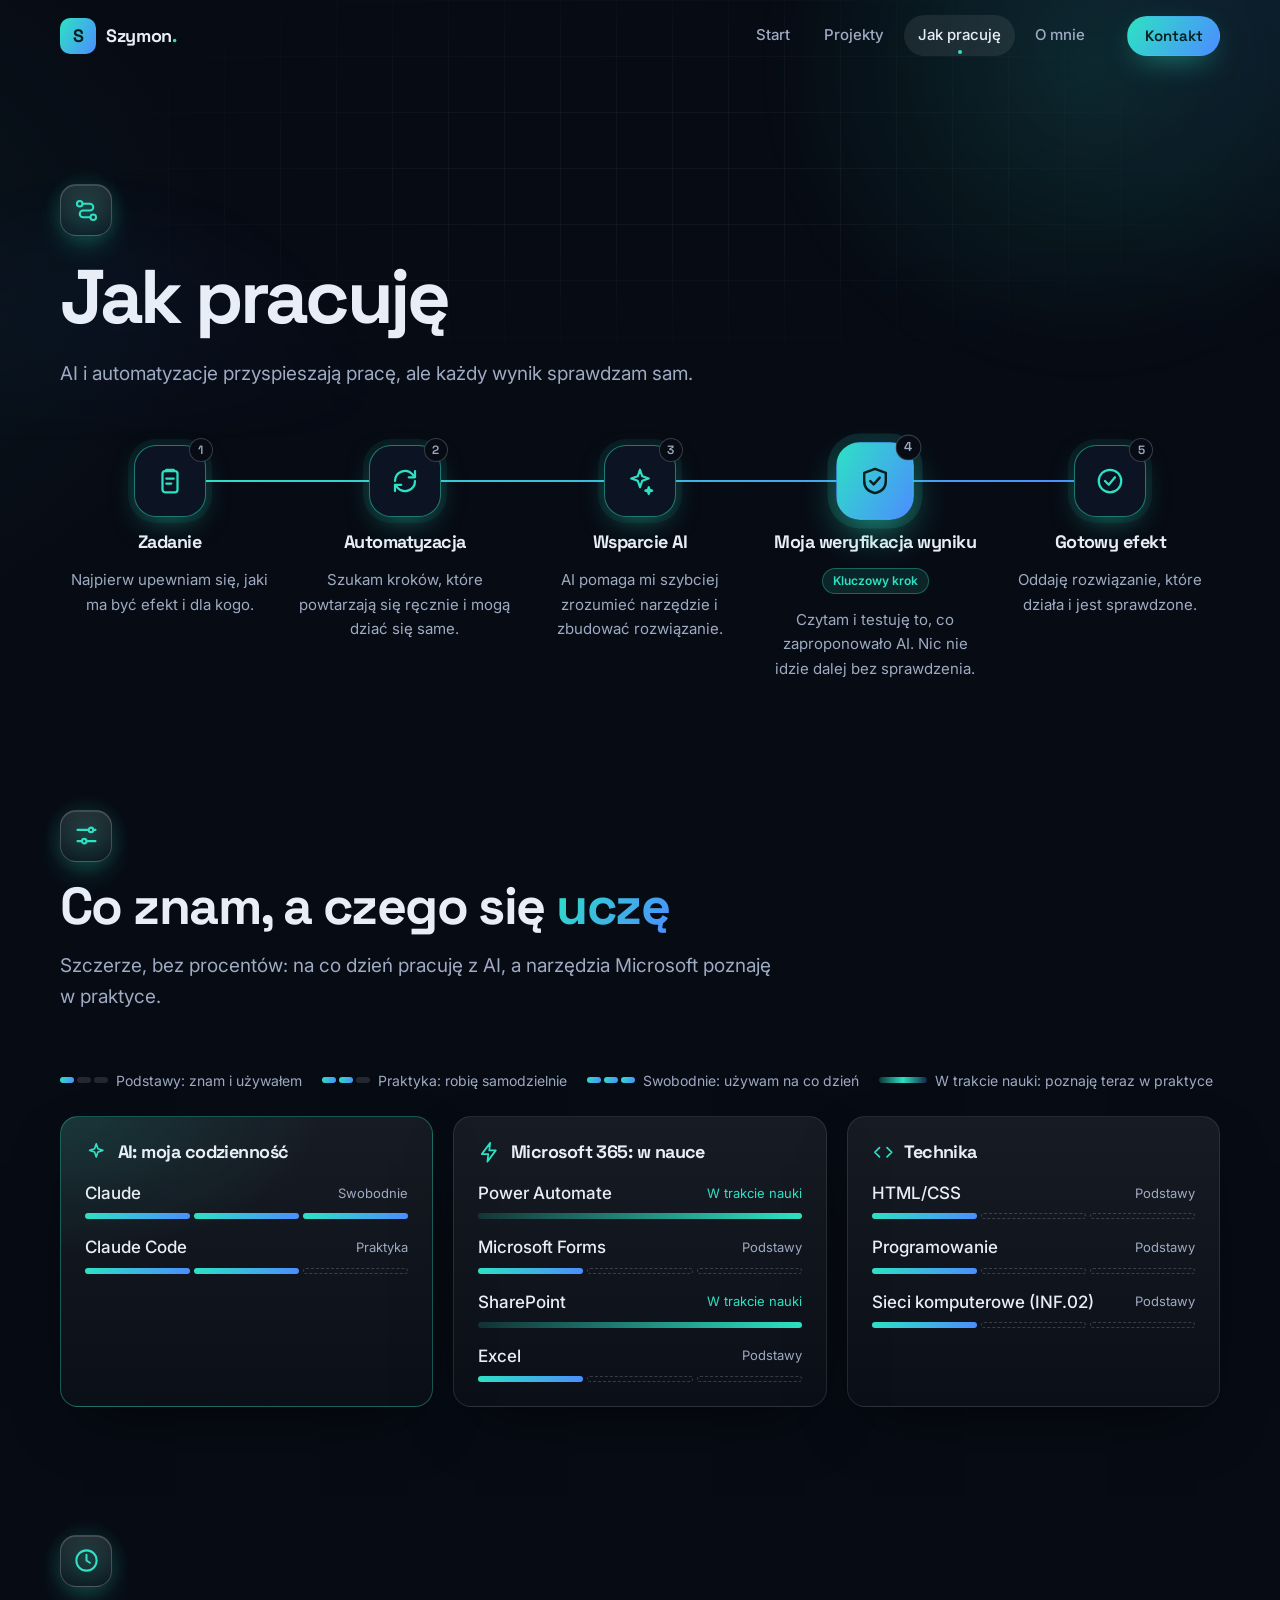
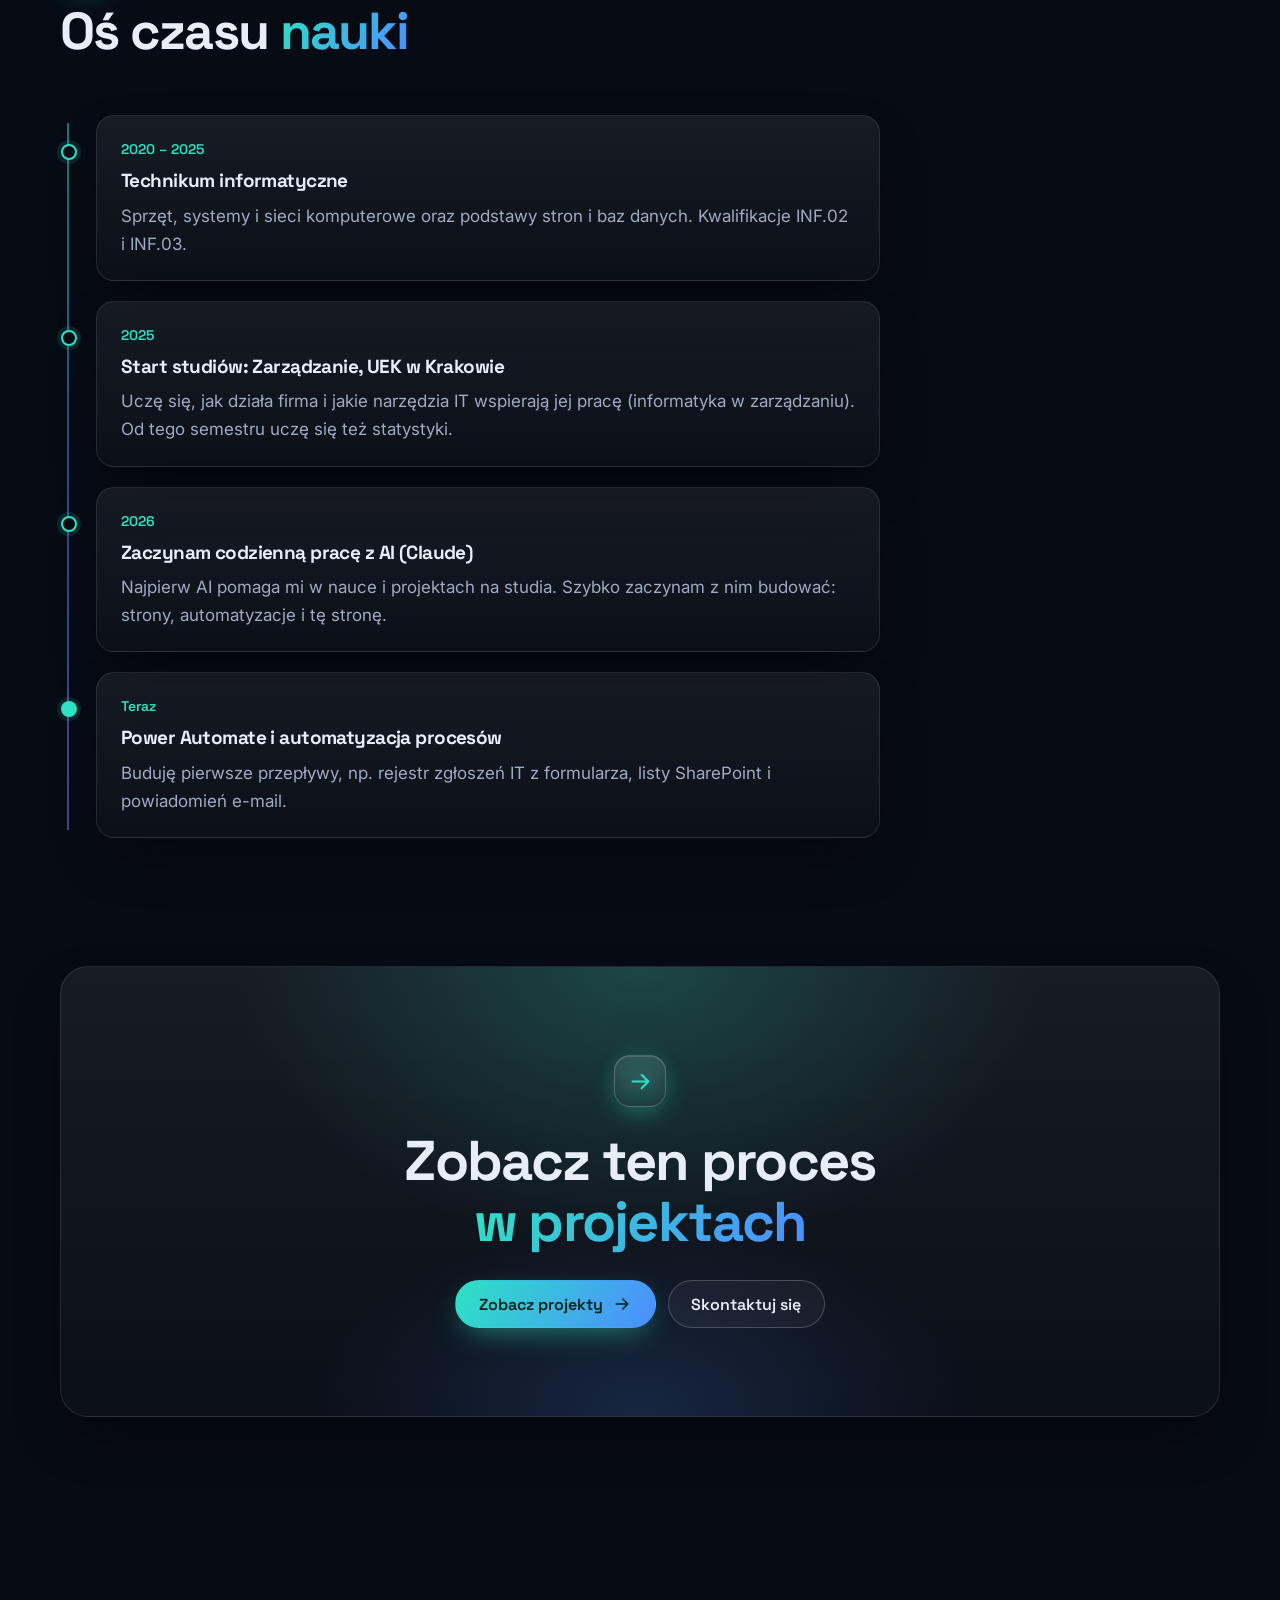
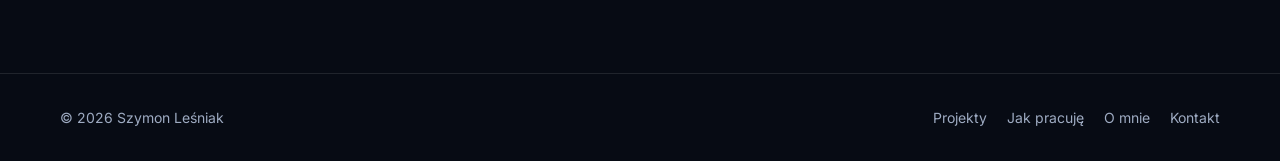
==== jak-pracuje.html @ 33f759f0 "Poprawki po drugiej rundzie panelu - praca dodatkowa w obszarze sieci komputerowych zamiast Technik " ====
<!doctype html>
<html lang="pl">
  <head>
    <meta charset="utf-8" />
    <meta name="viewport" content="width=device-width, initial-scale=1" />
    <title>Jak pracuję | Szymon Leśniak: AI i automatyzacje</title>
    <meta name="description" content="Mój sposób pracy: zadanie, automatyzacja, wsparcie AI, weryfikacja i gotowy efekt. Umiejętności i oś czasu nauki." />
    <meta property="og:type" content="website" />
    <meta property="og:locale" content="pl_PL" />
    <meta property="og:title" content="Jak pracuję | Szymon Leśniak: AI i automatyzacje" />
    <meta property="og:description" content="Mój sposób pracy: zadanie, automatyzacja, wsparcie AI, weryfikacja i gotowy efekt. Umiejętności i oś czasu nauki." />
    <meta property="og:url" content="https://szymonlesniak244.github.io/jak-pracuje.html" />
    <meta property="og:image" content="https://szymonlesniak244.github.io/assets/img/projekt-3-strona.jpg" />
    <meta property="og:image:width" content="1280" />
    <meta property="og:image:height" content="800" />
    <meta name="twitter:card" content="summary_large_image" />
    <meta name="theme-color" content="#070b14" />
    <link rel="icon" href="assets/favicon.svg" type="image/svg+xml" />
    <link rel="preconnect" href="https://fonts.googleapis.com" />
    <link rel="preconnect" href="https://fonts.gstatic.com" crossorigin />
    <link rel="preload" as="style" href="https://fonts.googleapis.com/css2?family=Inter:wght@400;500;600&family=Space+Grotesk:wght@500;600;700&display=swap" />
    <link href="https://fonts.googleapis.com/css2?family=Inter:wght@400;500;600&family=Space+Grotesk:wght@500;600;700&display=swap" rel="stylesheet" media="print" onload="this.media='all'" />
    <noscript><link href="https://fonts.googleapis.com/css2?family=Inter:wght@400;500;600&family=Space+Grotesk:wght@500;600;700&display=swap" rel="stylesheet" /></noscript>
    <link rel="stylesheet" href="css/style.css" />
    <script>document.documentElement.classList.add("js");</script>
    <script src="js/main.js" defer></script>
  </head>
  <body>
    <a class="skip-link" href="#main">Przejdź do treści</a>

    <header class="site-header">
      <div class="container header-inner">
        <a class="logo" href="index.html" aria-label="Szymon, strona główna">
          <span class="logo-mark" aria-hidden="true">S</span>
          <span class="logo-text">Szymon<span class="logo-dot">.</span></span>
        </a>
        <button class="nav-toggle" type="button" aria-expanded="false" aria-controls="site-nav">
          <span class="sr-only">Menu</span>
          <span class="nav-toggle-bars" aria-hidden="true"></span>
        </button>
        <nav id="site-nav" class="site-nav" aria-label="Główna nawigacja">
          <ul>
            <li><a href="index.html">Start</a></li>
            <li><a href="projekty.html">Projekty</a></li>
            <li><a href="jak-pracuje.html" aria-current="page">Jak pracuję</a></li>
            <li><a href="o-mnie.html">O mnie</a></li>
          </ul>
          <a class="btn btn-primary btn-sm" href="o-mnie.html#kontakt">Kontakt</a>
        </nav>
      </div>
    </header>

    <main id="main">
      <section class="page-hero" aria-labelledby="page-title">
        <div class="hero-bg" aria-hidden="true">
          <span class="blob blob-1"></span>
          <span class="blob blob-2"></span>
          <div class="hero-grid"></div>
        </div>
        <div class="container">
          <div class="section-head">
            <span class="section-icon" aria-hidden="true"><svg class="icon" viewBox="0 0 24 24"><circle cx="6" cy="6" r="2.5" /><circle cx="18" cy="18" r="2.5" /><path d="M8.5 6H15a3 3 0 0 1 0 6H9a3 3 0 0 0 0 6h6.5" /></svg></span>
            <h1 id="page-title" data-hero style="--d: 1">Jak pracuję</h1>
            <p class="lead" data-reveal style="--d: 2">
              AI i automatyzacje przyspieszają pracę, ale każdy wynik sprawdzam sam.
            </p>
          </div>
        </div>
      </section>

      <!-- ============ DIAGRAM PROCESU ============ -->
      <section class="section section-tight" aria-labelledby="process-title">
        <div class="container">
          <h2 id="process-title" class="sr-only">Mój proces pracy w 5 krokach</h2>
          <div class="process">
            <span class="process-track" aria-hidden="true"></span>
            <span class="process-fill" aria-hidden="true"></span>
            <span class="process-pulse" aria-hidden="true"></span>
            <ol class="process-steps">

            <li class="step" style="--i: 0">
              <span class="step-node">
                <svg class="icon" viewBox="0 0 24 24" aria-hidden="true"><rect x="6" y="4" width="12" height="17" rx="2" /><path d="M9 4V3h6v1M9 10h6M9 14h4" /></svg>
                <span class="step-num" aria-hidden="true">1</span>
              </span>
              <h3>Zadanie</h3>
              <p>Najpierw upewniam się, jaki ma być efekt i dla kogo.</p>
            </li>
            <li class="step" style="--i: 1">
              <span class="step-node">
                <svg class="icon" viewBox="0 0 24 24" aria-hidden="true"><path d="M4 12a8 8 0 0 1 14-5.3L20 9M20 4v5h-5M20 12a8 8 0 0 1-14 5.3L4 15M4 20v-5h5" /></svg>
                <span class="step-num" aria-hidden="true">2</span>
              </span>
              <h3>Automatyzacja</h3>
              <p>Szukam kroków, które powtarzają się ręcznie i mogą dziać się same.</p>
            </li>
            <li class="step" style="--i: 2">
              <span class="step-node">
                <svg class="icon" viewBox="0 0 24 24" aria-hidden="true"><path d="M12 3l1.8 5.2L19 10l-5.2 1.8L12 17l-1.8-5.2L5 10l5.2-1.8z" /><path d="M19 17l.7 2 2 .7-2 .7-.7 2-.7-2-2-.7 2-.7z" /></svg>
                <span class="step-num" aria-hidden="true">3</span>
              </span>
              <h3>Wsparcie AI</h3>
              <p>AI pomaga mi szybciej zrozumieć narzędzie i zbudować rozwiązanie.</p>
            </li>
            <li class="step step-key" style="--i: 3">
              <span class="step-node">
                <svg class="icon" viewBox="0 0 24 24" aria-hidden="true"><path d="M12 3l8 3v6c0 5-3.5 8-8 9-4.5-1-8-4-8-9V6z" /><path d="m8.5 12 2.5 2.5 4.5-5" /></svg>
                <span class="step-num" aria-hidden="true">4</span>
              </span>
              <h3>Moja weryfikacja wyniku</h3>
              <span class="step-badge">Kluczowy krok</span>
              <p>Czytam i testuję to, co zaproponowało AI. Nic nie idzie dalej bez sprawdzenia.</p>
            </li>
            <li class="step" style="--i: 4">
              <span class="step-node">
                <svg class="icon" viewBox="0 0 24 24" aria-hidden="true"><circle cx="12" cy="12" r="9" /><path d="m8 12 3 3 5-6" /></svg>
                <span class="step-num" aria-hidden="true">5</span>
              </span>
              <h3>Gotowy efekt</h3>
              <p>Oddaję rozwiązanie, które działa i jest sprawdzone.</p>
            </li>
          </ol>
          </div>
        </div>
      </section>

      <!-- ============ UMIEJĘTNOŚCI ============ -->
      <!--
        Poziom ustawiasz klasą "on" na kreskach (3 kreski):
        1 = Podstawy, 2 = Praktyka, 3 = Swobodnie. „W trakcie nauki” ma osobny pasek (meter-learning).
      -->
      <section class="section section-tight" aria-labelledby="skills-title">
        <div class="container">
          <div class="section-head" data-reveal>
            <span class="section-icon" aria-hidden="true"><svg class="icon" viewBox="0 0 24 24"><path d="M4 7h10M18 7h2M4 17h4M12 17h8" /><circle cx="16" cy="7" r="2" /><circle cx="10" cy="17" r="2" /></svg></span>
            <h2 id="skills-title">Co znam, a czego się <span class="gradient-text">uczę</span></h2>
            <p class="lead">Szczerze, bez procentów: na co dzień pracuję z AI, a narzędzia Microsoft poznaję w praktyce.</p>
          </div>

          <div class="skills-legend" data-reveal>
            <span><span class="legend-meter" aria-hidden="true"><i class="on"></i><i></i><i></i></span> Podstawy: znam i używałem</span>
            <span><span class="legend-meter" aria-hidden="true"><i class="on"></i><i class="on"></i><i></i></span> Praktyka: robię samodzielnie</span>
            <span><span class="legend-meter" aria-hidden="true"><i class="on"></i><i class="on"></i><i class="on"></i></span> Swobodnie: używam na co dzień</span>
            <span><span class="legend-meter legend-learning" aria-hidden="true"><i></i></span> W trakcie nauki: poznaję teraz w praktyce</span>
          </div>

          <div class="skills-grid">
            <div class="skill-group skill-group-featured glass" data-reveal style="--d: 0">
              <h3><svg class="icon" viewBox="0 0 24 24" aria-hidden="true"><path d="M12 3l1.8 5.2L19 10l-5.2 1.8L12 17l-1.8-5.2L5 10l5.2-1.8z" /></svg> AI: moja codzienność</h3>
              <ul class="skill-list">
                <li class="skill"><span class="skill-name">Claude</span><span class="skill-level">Swobodnie</span><span class="meter" aria-hidden="true"><span class="on"></span><span class="on"></span><span class="on"></span></span></li>
                <li class="skill"><span class="skill-name">Claude Code</span><span class="skill-level">Praktyka</span><span class="meter" aria-hidden="true"><span class="on"></span><span class="on"></span><span></span></span></li>
              </ul>
            </div>

            <div class="skill-group glass" data-reveal style="--d: 1">
              <h3><svg class="icon" viewBox="0 0 24 24" aria-hidden="true"><path d="M13 2 4 14h7l-1 8 9-12h-7l1-8z" /></svg> Microsoft 365: w nauce</h3>
              <ul class="skill-list">
                <li class="skill"><span class="skill-name">Power Automate</span><span class="skill-level is-learning">W trakcie nauki</span><span class="meter meter-learning" aria-hidden="true"><span></span></span></li>
                <li class="skill"><span class="skill-name">Microsoft Forms</span><span class="skill-level">Podstawy</span><span class="meter" aria-hidden="true"><span class="on"></span><span></span><span></span></span></li>
                <li class="skill"><span class="skill-name">SharePoint</span><span class="skill-level is-learning">W trakcie nauki</span><span class="meter meter-learning" aria-hidden="true"><span></span></span></li>
                <li class="skill"><span class="skill-name">Excel</span><span class="skill-level">Podstawy</span><span class="meter" aria-hidden="true"><span class="on"></span><span></span><span></span></span></li>
              </ul>
            </div>

            <div class="skill-group glass" data-reveal style="--d: 2">
              <h3><svg class="icon" viewBox="0 0 24 24" aria-hidden="true"><path d="m8 7-5 5 5 5M16 7l5 5-5 5" /></svg> Technika</h3>
              <ul class="skill-list">
                <li class="skill"><span class="skill-name">HTML/CSS</span><span class="skill-level">Podstawy</span><span class="meter" aria-hidden="true"><span class="on"></span><span></span><span></span></span></li>
                <li class="skill"><span class="skill-name">Programowanie</span><span class="skill-level">Podstawy</span><span class="meter" aria-hidden="true"><span class="on"></span><span></span><span></span></span></li>
                <li class="skill"><span class="skill-name">Sieci komputerowe (INF.02)</span><span class="skill-level">Podstawy</span><span class="meter" aria-hidden="true"><span class="on"></span><span></span><span></span></span></li>
              </ul>
            </div>
          </div>
        </div>
      </section>

      <!-- ============ OŚ CZASU NAUKI ============ -->
      <section class="section section-tight" aria-labelledby="timeline-title">
        <div class="container">
          <div class="section-head" data-reveal>
            <span class="section-icon" aria-hidden="true"><svg class="icon" viewBox="0 0 24 24"><circle cx="12" cy="12" r="9" /><path d="M12 7v5l3 2" /></svg></span>
            <h2 id="timeline-title">Oś czasu <span class="gradient-text">nauki</span></h2>
          </div>

          <ol class="timeline">
            <li class="tl-item glass" data-reveal>
              <span class="tl-date">2020 – 2025</span>
              <h3>Technikum informatyczne</h3>
              <p>Sprzęt, systemy i sieci komputerowe oraz podstawy stron i baz danych. Kwalifikacje INF.02 i INF.03.</p>
            </li>
            <li class="tl-item glass" data-reveal>
              <span class="tl-date">2025</span>
              <h3>Start studiów: Zarządzanie, UEK w Krakowie</h3>
              <p>Uczę się, jak działa firma i jakie narzędzia IT wspierają jej pracę (informatyka w zarządzaniu). Od tego semestru uczę się też statystyki.</p>
            </li>
            <li class="tl-item glass" data-reveal>
              <span class="tl-date">2026</span>
              <h3>Zaczynam codzienną pracę z AI (Claude)</h3>
              <p>Najpierw AI pomaga mi w nauce i projektach na studia. Szybko zaczynam z nim budować: strony, automatyzacje i tę stronę.</p>
            </li>
            <li class="tl-item glass is-now" data-reveal>
              <span class="tl-date">Teraz</span>
              <h3>Power Automate i automatyzacja procesów</h3>
              <p>Buduję pierwsze przepływy, np. rejestr zgłoszeń IT z formularza, listy SharePoint i powiadomień e-mail.</p>
            </li>
          </ol>
        </div>
      </section>

      <section class="section section-tight" aria-labelledby="cta-title">
        <div class="container">
          <div class="cta glass" data-reveal>
            <span class="section-icon" aria-hidden="true"><svg class="icon" viewBox="0 0 24 24"><path d="M5 12h14M13 6l6 6-6 6" /></svg></span>
            <h2 id="cta-title">Zobacz ten proces <span class="gradient-text">w projektach</span></h2>
            <div class="hero-cta">
              <a class="btn btn-primary" href="projekty.html">
                Zobacz projekty
                <svg class="icon icon-arrow" viewBox="0 0 24 24" aria-hidden="true"><path d="M5 12h14M13 6l6 6-6 6" /></svg>
              </a>
              <a class="btn btn-ghost" href="o-mnie.html#kontakt">Skontaktuj się</a>
            </div>
          </div>
        </div>
      </section>
    </main>

    <footer class="site-footer">
      <div class="container footer-inner">
        <p>© <span data-year>2026</span> Szymon Leśniak</p>
        <nav class="footer-links" aria-label="Stopka">
          <a href="projekty.html">Projekty</a>
          <a href="jak-pracuje.html">Jak pracuję</a>
          <a href="o-mnie.html">O mnie</a>
          <a href="o-mnie.html#kontakt">Kontakt</a>
        </nav>
      </div>
    </footer>
  </body>
</html>
---- css/style.css ----
/* =========================================================
   MOTYW: tu zmieniasz kolory, fonty i odstępy całej strony
   ========================================================= */
:root {
  /* Kolory tła i powierzchni */
  --bg: #070b14;
  --bg-elev: #0c1322;
  --surface: rgb(255 255 255 / 0.045);
  --surface-strong: rgb(255 255 255 / 0.08);
  --border: rgb(255 255 255 / 0.1);
  --border-strong: rgb(255 255 255 / 0.2);

  /* Tekst */
  --text: #e8eef7;
  --text-muted: #9eabc2;

  /* Akcenty */
  --accent: #2de2c4;
  --accent-2: #4c8dff;
  --accent-3: #8b7bff;
  --on-accent: #03201b;
  --gradient: linear-gradient(120deg, var(--accent) 0%, var(--accent-2) 100%);

  /* Kolor placeholderów (do usunięcia w etapie 2) */
  --placeholder: #ffcf6b;

  /* Fonty */
  --font-display: "Space Grotesk", system-ui, sans-serif;
  --font-body: "Inter", system-ui, -apple-system, "Segoe UI", sans-serif;

  /* Siatka i odstępy */
  --container: 1160px;
  --gutter: clamp(16px, 4vw, 40px);
  --section: clamp(72px, 10vw, 128px);
  --header-h: 72px;

  /* Zaokrąglenia, cienie, ruch */
  --radius-sm: 10px;
  --radius: 18px;
  --radius-lg: 28px;
  --shadow: 0 24px 60px -24px rgb(0 0 0 / 0.7);
  --ease: cubic-bezier(0.22, 1, 0.36, 1);
}

/* =========================================================
   PODSTAWY
   ========================================================= */
*,
*::before,
*::after {
  box-sizing: border-box;
}

html {
  scroll-behavior: smooth;
  scroll-padding-top: calc(var(--header-h) + 16px);
  -webkit-text-size-adjust: 100%;
}

body {
  margin: 0;
  min-height: 100vh;
  background-color: var(--bg);
  background-image:
    radial-gradient(60rem 40rem at 110% -10%, rgb(76 141 255 / 0.1), transparent 60%),
    radial-gradient(50rem 40rem at -20% 30%, rgb(45 226 196 / 0.06), transparent 60%);
  background-attachment: fixed;
  color: var(--text);
  font-family: var(--font-body);
  font-size: 1.0625rem;
  line-height: 1.65;
  -webkit-font-smoothing: antialiased;
  overflow-x: hidden;
}

img,
svg,
video {
  display: block;
  max-width: 100%;
}

a {
  color: inherit;
  text-decoration: none;
}

button {
  font: inherit;
  color: inherit;
  cursor: pointer;
}

h1,
h2,
h3,
h4 {
  font-family: var(--font-display);
  font-weight: 700;
  line-height: 1.08;
  letter-spacing: -0.03em;
  margin: 0;
  text-wrap: balance;
}

p {
  margin: 0;
  text-wrap: pretty;
}

ul,
ol {
  margin: 0;
  padding: 0;
  list-style: none;
}

::selection {
  background: var(--accent);
  color: var(--on-accent);
}

:focus-visible {
  outline: 2px solid var(--accent);
  outline-offset: 3px;
  border-radius: 6px;
}

.sr-only {
  position: absolute;
  width: 1px;
  height: 1px;
  padding: 0;
  margin: -1px;
  overflow: hidden;
  clip: rect(0 0 0 0);
  white-space: nowrap;
  border: 0;
}

.skip-link {
  position: fixed;
  top: 12px;
  left: 12px;
  z-index: 100;
  padding: 10px 16px;
  background: var(--accent);
  color: var(--on-accent);
  font-weight: 600;
  border-radius: var(--radius-sm);
  transform: translateY(-200%);
  transition: transform 0.2s var(--ease);
}

.skip-link:focus {
  transform: none;
}

.container {
  width: 100%;
  max-width: calc(var(--container) + var(--gutter) * 2);
  margin-inline: auto;
  padding-inline: var(--gutter);
}

.section {
  padding-block: var(--section);
}

.icon {
  width: 1.25em;
  height: 1.25em;
  flex: none;
  fill: none;
  stroke: currentColor;
  stroke-width: 1.8;
  stroke-linecap: round;
  stroke-linejoin: round;
}

/* Placeholder: żółte, przerywane pola do uzupełnienia */
.ph {
  color: var(--placeholder);
  background: rgb(255 207 107 / 0.08);
  border: 1px dashed rgb(255 207 107 / 0.4);
  border-radius: 6px;
  padding: 0 0.35em;
  font-weight: inherit;
  -webkit-box-decoration-break: clone;
  box-decoration-break: clone;
  justify-self: start;
}

.gradient-text {
  background: var(--gradient);
  -webkit-background-clip: text;
  background-clip: text;
  color: transparent;
}

/* =========================================================
   PRZYCISKI, CHIPY, TAGI
   ========================================================= */
.btn {
  display: inline-flex;
  align-items: center;
  justify-content: center;
  gap: 0.6em;
  min-height: 48px;
  padding: 0.8em 1.4em;
  border: 1px solid transparent;
  border-radius: 999px;
  font-family: var(--font-display);
  font-weight: 600;
  font-size: 1rem;
  line-height: 1.2;
  transition:
    transform 0.3s var(--ease),
    box-shadow 0.3s var(--ease),
    background-color 0.3s var(--ease),
    border-color 0.3s var(--ease);
}

.btn .icon {
  transition: transform 0.3s var(--ease);
}

.btn:hover .icon-arrow {
  transform: translateX(4px);
}

.btn-primary {
  background: var(--gradient);
  color: var(--on-accent);
  box-shadow: 0 10px 30px -10px rgb(45 226 196 / 0.6);
}

.btn-primary:hover {
  transform: translateY(-2px);
  box-shadow: 0 16px 40px -12px rgb(45 226 196 / 0.75);
}

.btn-ghost {
  background: var(--surface);
  border-color: var(--border-strong);
  -webkit-backdrop-filter: blur(10px);
  backdrop-filter: blur(10px);
}

.btn-ghost:hover {
  transform: translateY(-2px);
  background: var(--surface-strong);
  border-color: var(--accent);
}

.btn-sm {
  min-height: 40px;
  padding: 0.55em 1.1em;
  font-size: 0.9375rem;
}

.btn[aria-disabled="true"] {
  opacity: 0.6;
  pointer-events: none;
}

.chip {
  display: inline-flex;
  align-items: center;
  gap: 0.6em;
  padding: 0.4em 0.95em;
  border: 1px solid var(--border);
  border-radius: 999px;
  background: var(--surface);
  color: var(--text-muted);
  font-size: 0.875rem;
  font-weight: 500;
}

.chip-dot {
  width: 8px;
  height: 8px;
  border-radius: 50%;
  background: var(--accent);
  box-shadow: 0 0 0 0 rgb(45 226 196 / 0.6);
  animation: pulse 2.4s infinite;
}

.tags {
  display: flex;
  flex-wrap: wrap;
  gap: 8px;
}

.tags li {
  padding: 0.25em 0.75em;
  border-radius: 999px;
  border: 1px solid rgb(45 226 196 / 0.3);
  background: rgb(45 226 196 / 0.08);
  color: #b9f5ea;
  font-size: 0.8125rem;
  font-weight: 500;
  white-space: nowrap;
}

/* Nagłówek sekcji */
.section-head {
  display: grid;
  gap: 16px;
  max-width: 720px;
  margin-bottom: clamp(36px, 5vw, 56px);
}

.section-head h2 {
  font-size: clamp(2rem, 4.6vw, 3.25rem);
}

.lead {
  color: var(--text-muted);
  font-size: clamp(1.0625rem, 1.6vw, 1.1875rem);
}

.section-head-row {
  display: flex;
  flex-wrap: wrap;
  align-items: end;
  justify-content: space-between;
  gap: 24px;
  margin-bottom: clamp(36px, 5vw, 56px);
}

.section-head-row .section-head {
  margin-bottom: 0;
}

.link-arrow {
  display: inline-flex;
  align-items: center;
  gap: 0.5em;
  color: var(--accent);
  font-family: var(--font-display);
  font-weight: 600;
}

.link-arrow:hover .icon {
  transform: translateX(4px);
}

.link-arrow .icon {
  transition: transform 0.3s var(--ease);
}

/* Szklana karta (glassmorphism) */
.glass {
  background: linear-gradient(180deg, rgb(255 255 255 / 0.065), rgb(255 255 255 / 0.02));
  border: 1px solid var(--border);
  border-radius: var(--radius);
  box-shadow: var(--shadow);
}

/* =========================================================
   NAGŁÓWEK I NAWIGACJA
   ========================================================= */
.site-header {
  position: fixed;
  inset: 0 0 auto;
  z-index: 50;
  height: var(--header-h);
  border-bottom: 1px solid transparent;
  transition:
    background-color 0.3s var(--ease),
    border-color 0.3s var(--ease);
  view-transition-name: site-header;
}

.site-header.is-scrolled,
.site-header.nav-open {
  background: rgb(7 11 20 / 0.78);
  border-color: var(--border);
  -webkit-backdrop-filter: blur(16px);
  backdrop-filter: blur(16px);
}

.header-inner {
  display: flex;
  align-items: center;
  justify-content: space-between;
  height: 100%;
}

.logo {
  display: inline-flex;
  align-items: center;
  gap: 10px;
  font-family: var(--font-display);
  font-weight: 700;
  font-size: 1.125rem;
  letter-spacing: -0.02em;
}

.logo-mark {
  display: grid;
  place-items: center;
  width: 36px;
  height: 36px;
  border-radius: 10px;
  background: var(--gradient);
  color: var(--on-accent);
  font-size: 1.125rem;
}

.logo-dot {
  color: var(--accent);
}

.site-nav {
  display: flex;
  align-items: center;
  gap: 28px;
}

.site-nav ul {
  display: flex;
  gap: 6px;
}

.site-nav ul a {
  position: relative;
  display: block;
  padding: 8px 14px;
  border-radius: 999px;
  color: var(--text-muted);
  font-weight: 500;
  font-size: 0.9375rem;
  transition:
    color 0.2s,
    background-color 0.2s;
}

.site-nav ul a:hover {
  color: var(--text);
  background: var(--surface);
}

.site-nav ul a[aria-current="page"] {
  color: var(--text);
  background: var(--surface-strong);
}

.site-nav ul a[aria-current="page"]::after {
  content: "";
  position: absolute;
  left: 50%;
  bottom: 2px;
  width: 4px;
  height: 4px;
  margin-left: -2px;
  border-radius: 50%;
  background: var(--accent);
}

.nav-toggle {
  display: none;
  width: 44px;
  height: 44px;
  border: 1px solid var(--border);
  border-radius: 12px;
  background: var(--surface);
  place-items: center;
}

.nav-toggle-bars,
.nav-toggle-bars::before,
.nav-toggle-bars::after {
  display: block;
  width: 18px;
  height: 2px;
  border-radius: 2px;
  background: var(--text);
  transition: transform 0.3s var(--ease), opacity 0.2s;
}

.nav-toggle-bars {
  position: relative;
}

.nav-toggle-bars::before,
.nav-toggle-bars::after {
  content: "";
  position: absolute;
  left: 0;
}

.nav-toggle-bars::before {
  top: -6px;
}

.nav-toggle-bars::after {
  top: 6px;
}

.nav-toggle[aria-expanded="true"] .nav-toggle-bars {
  background: transparent;
}

.nav-toggle[aria-expanded="true"] .nav-toggle-bars::before {
  transform: translateY(6px) rotate(45deg);
}

.nav-toggle[aria-expanded="true"] .nav-toggle-bars::after {
  transform: translateY(-6px) rotate(-45deg);
}

@media (max-width: 820px) {
  .nav-toggle {
    display: grid;
  }

  .site-nav {
    position: absolute;
    top: 100%;
    left: 0;
    right: 0;
    height: calc(100dvh - var(--header-h));
    flex-direction: column;
    align-items: stretch;
    gap: 24px;
    padding: 24px var(--gutter) 40px;
    background: var(--bg);
    border-top: 1px solid var(--border);
    opacity: 0;
    visibility: hidden;
    transform: translateY(-8px);
    transition:
      opacity 0.3s var(--ease),
      transform 0.3s var(--ease),
      visibility 0.3s;
  }

  .site-header.nav-open .site-nav {
    opacity: 1;
    visibility: visible;
    transform: none;
  }

  .site-nav ul {
    flex-direction: column;
    gap: 4px;
  }

  .site-nav ul a {
    padding: 14px 16px;
    border-radius: var(--radius-sm);
    font-family: var(--font-display);
    font-size: 1.5rem;
    font-weight: 600;
    color: var(--text);
  }

  .site-nav ul a[aria-current="page"]::after {
    left: auto;
    right: 16px;
    top: 50%;
    bottom: auto;
    width: 8px;
    height: 8px;
    margin: -4px 0 0;
  }

  .site-nav .btn {
    width: 100%;
  }
}

/* =========================================================
   HERO (strona główna)
   ========================================================= */
.hero {
  position: relative;
  display: flex;
  align-items: center;
  min-height: 100svh;
  padding-top: calc(var(--header-h) + 32px);
  padding-bottom: 72px;
  overflow: hidden;
  isolation: isolate;
}

.hero-bg {
  position: absolute;
  inset: 0;
  z-index: -1;
  pointer-events: none;
  -webkit-mask-image: linear-gradient(#000 55%, transparent);
  mask-image: linear-gradient(#000 55%, transparent);
}

.blob {
  position: absolute;
  border-radius: 50%;
  opacity: 0.55;
  will-change: transform;
}

.blob-1 {
  width: 60vmax;
  height: 60vmax;
  top: -25vmax;
  right: -15vmax;
  background: radial-gradient(circle, rgb(45 226 196 / 0.35), transparent 62%);
  animation: drift-1 22s ease-in-out infinite alternate;
}

.blob-2 {
  width: 55vmax;
  height: 55vmax;
  bottom: -30vmax;
  left: -20vmax;
  background: radial-gradient(circle, rgb(76 141 255 / 0.32), transparent 62%);
  animation: drift-2 26s ease-in-out infinite alternate;
}

.blob-3 {
  width: 35vmax;
  height: 35vmax;
  top: 30%;
  left: 40%;
  background: radial-gradient(circle, rgb(139 123 255 / 0.22), transparent 62%);
  animation: drift-3 30s ease-in-out infinite alternate;
}

.hero-grid {
  position: absolute;
  inset: 0;
  background-image:
    linear-gradient(rgb(255 255 255 / 0.04) 1px, transparent 1px),
    linear-gradient(90deg, rgb(255 255 255 / 0.04) 1px, transparent 1px);
  background-size: 56px 56px;
  -webkit-mask-image: radial-gradient(ellipse at 50% 40%, #000 20%, transparent 70%);
  mask-image: radial-gradient(ellipse at 50% 40%, #000 20%, transparent 70%);
}

.hero-inner {
  display: grid;
  grid-template-columns: 1.15fr 0.85fr;
  align-items: center;
  gap: clamp(40px, 6vw, 80px);
}

.hero-copy {
  display: grid;
  gap: 24px;
  justify-items: start;
}

.hero h1 {
  font-size: clamp(2.75rem, 8vw, 5.75rem);
  letter-spacing: -0.045em;
}

.hero-role {
  font-family: var(--font-display);
  font-size: clamp(1.25rem, 2.6vw, 1.875rem);
  font-weight: 500;
  color: var(--text-muted);
  min-height: 1.4em;
}

.typewriter {
  color: var(--accent);
  font-weight: 700;
}

.typewriter::after {
  content: "";
  display: inline-block;
  width: 3px;
  height: 1em;
  margin-left: 4px;
  vertical-align: -0.12em;
  background: var(--accent);
  animation: blink 1s steps(1) infinite;
}

.hero-lead {
  max-width: 560px;
  color: var(--text-muted);
  font-size: clamp(1.0625rem, 1.7vw, 1.1875rem);
}

.hero-cta {
  display: flex;
  flex-wrap: wrap;
  gap: 12px;
  margin-top: 8px;
}

.scroll-hint {
  position: absolute;
  left: 50%;
  bottom: 24px;
  width: 26px;
  height: 42px;
  margin-left: -13px;
  border: 1.5px solid var(--border-strong);
  border-radius: 999px;
}

.scroll-hint::after {
  content: "";
  position: absolute;
  top: 8px;
  left: 50%;
  width: 4px;
  height: 8px;
  margin-left: -2px;
  border-radius: 4px;
  background: var(--accent);
  animation: scroll-dot 2s var(--ease) infinite;
}

/* Karta „przepływ danych” w hero */
.flow-card {
  padding: 24px;
  border-radius: var(--radius-lg);
}

.flow-card-head {
  display: flex;
  align-items: center;
  justify-content: space-between;
  gap: 12px;
  margin-bottom: 20px;
  color: var(--text-muted);
  font-size: 0.8125rem;
}

.flow-card-head .dots {
  display: flex;
  gap: 6px;
}

.flow-card-head .dots span {
  width: 10px;
  height: 10px;
  border-radius: 50%;
  background: var(--surface-strong);
}

.flow {
  display: grid;
  gap: 18px;
  position: relative;
}

.flow::before {
  content: "";
  position: absolute;
  top: 24px;
  bottom: 24px;
  left: 23px;
  width: 2px;
  background: linear-gradient(var(--accent), var(--accent-2));
  opacity: 0.35;
}

.flow::after {
  content: "";
  position: absolute;
  left: 19px;
  top: 24px;
  width: 10px;
  height: 10px;
  border-radius: 50%;
  background: var(--accent);
  box-shadow: 0 0 16px 4px rgb(45 226 196 / 0.6);
  animation: flow-dot 4s var(--ease) infinite;
}

.flow-step {
  position: relative;
  display: flex;
  align-items: center;
  gap: 16px;
  padding: 12px 16px 12px 12px;
  border: 1px solid var(--border);
  border-radius: 14px;
  background: rgb(7 11 20 / 0.55);
}

.flow-icon {
  display: grid;
  place-items: center;
  width: 24px;
  height: 24px;
  margin: 0 0 0 0;
  border-radius: 8px;
  color: var(--accent);
  flex: none;
}

.flow-step strong {
  display: block;
  font-family: var(--font-display);
  font-size: 0.9375rem;
}

.flow-step small {
  color: var(--text-muted);
  font-size: 0.8125rem;
}

.flow-step .status {
  margin-left: auto;
  width: 8px;
  height: 8px;
  border-radius: 50%;
  background: var(--accent);
  opacity: 0.8;
}

/* =========================================================
   WARTOŚCI
   ========================================================= */
.values {
  display: grid;
  grid-template-columns: repeat(5, 1fr);
  gap: 16px;
}

.value {
  display: grid;
  align-content: start;
  gap: 14px;
  padding: 24px;
  transition:
    transform 0.4s var(--ease),
    border-color 0.4s var(--ease);
}

.value:hover {
  transform: translateY(-4px);
  border-color: rgb(45 226 196 / 0.4);
}

.value-icon {
  display: grid;
  place-items: center;
  width: 48px;
  height: 48px;
  border-radius: 14px;
  background: rgb(45 226 196 / 0.1);
  border: 1px solid rgb(45 226 196 / 0.25);
  color: var(--accent);
  font-size: 1.25rem;
}

.value h3 {
  font-size: 1.0625rem;
  line-height: 1.3;
  letter-spacing: -0.01em;
}

.value p {
  color: var(--text-muted);
  font-size: 0.9375rem;
}

/* Wyróżniona wartość (AI + weryfikacja) */
.value-featured {
  border-color: rgb(45 226 196 / 0.35);
  background:
    radial-gradient(120% 80% at 0% 0%, rgb(45 226 196 / 0.14), transparent 60%),
    linear-gradient(180deg, rgb(255 255 255 / 0.065), rgb(255 255 255 / 0.02));
}

@media (max-width: 1100px) {
  .values {
    grid-template-columns: repeat(6, 1fr);
  }

  .value {
    grid-column: span 2;
  }

  .value:nth-child(4),
  .value:nth-child(5) {
    grid-column: span 3;
  }
}

@media (max-width: 640px) {
  .values {
    grid-template-columns: 1fr;
  }

  .value,
  .value:nth-child(4),
  .value:nth-child(5) {
    grid-column: auto;
    grid-template-columns: auto 1fr;
    column-gap: 16px;
    row-gap: 4px;
    padding: 18px;
  }

  .value-icon {
    grid-row: span 2;
  }
}

/* =========================================================
   KARTY PROJEKTÓW
   ========================================================= */
.projects-grid {
  display: grid;
  grid-template-columns: repeat(3, 1fr);
  gap: 24px;
}

.project-card {
  --rx: 0deg;
  --ry: 0deg;
  --mx: 50%;
  --my: 50%;
  position: relative;
  display: flex;
  flex-direction: column;
  overflow: hidden;
  transform: perspective(900px) rotateX(var(--rx)) rotateY(var(--ry));
  transition:
    transform 0.5s var(--ease),
    border-color 0.4s var(--ease),
    box-shadow 0.4s var(--ease);
}

.project-card::after {
  /* odblask światła podążający za kursorem */
  content: "";
  position: absolute;
  inset: 0;
  border-radius: inherit;
  background: radial-gradient(500px circle at var(--mx) var(--my), rgb(45 226 196 / 0.12), transparent 40%);
  opacity: 0;
  transition: opacity 0.4s;
  pointer-events: none;
}

.project-card:hover {
  border-color: rgb(45 226 196 / 0.4);
  box-shadow: 0 30px 70px -25px rgb(45 226 196 / 0.25);
}

.project-card:hover::after {
  opacity: 1;
}

.project-card.is-tilting {
  transition:
    transform 0.1s linear,
    border-color 0.4s var(--ease),
    box-shadow 0.4s var(--ease);
}

.media-ph {
  position: relative;
  display: grid;
  place-items: center;
  aspect-ratio: 16 / 10;
  overflow: hidden;
  background:
    linear-gradient(rgb(255 255 255 / 0.035) 1px, transparent 1px) 0 0 / 24px 24px,
    linear-gradient(90deg, rgb(255 255 255 / 0.035) 1px, transparent 1px) 0 0 / 24px 24px,
    linear-gradient(135deg, rgb(45 226 196 / 0.16), rgb(76 141 255 / 0.12) 50%, rgb(139 123 255 / 0.14));
  border-bottom: 1px solid var(--border);
}

.media-ph span {
  padding: 6px 12px;
  border: 1px dashed rgb(255 207 107 / 0.5);
  border-radius: 8px;
  background: rgb(7 11 20 / 0.6);
  color: var(--placeholder);
  font-size: 0.8125rem;
  font-weight: 500;
  text-align: center;
}

/* Gdy wstawisz prawdziwy obraz: <img class="media" src="..." alt="..."> */
.media {
  width: 100%;
  aspect-ratio: 16 / 10;
  object-fit: cover;
  border-bottom: 1px solid var(--border);
}

.project-body {
  display: flex;
  flex: 1;
  flex-direction: column;
  gap: 16px;
  padding: 24px;
}

.project-num {
  color: var(--accent);
  font-family: var(--font-display);
  font-size: 0.8125rem;
  font-weight: 600;
  letter-spacing: 0.12em;
  text-transform: uppercase;
}

.project-card h3,
.project-card .h3-like {
  font-size: 1.375rem;
  line-height: 1.25;
}

.project-card h3 a::before {
  /* cała karta klikalna (na stronie głównej) */
  content: "";
  position: absolute;
  inset: 0;
  z-index: 1;
}

/* Mini schemat Problem → Rozwiązanie → Efekt */
.pse {
  display: grid;
  gap: 10px;
  counter-reset: pse;
}

.pse li {
  position: relative;
  display: grid;
  grid-template-columns: 1fr;
  gap: 2px;
  align-items: baseline;
  font-size: 0.9375rem;
  color: var(--text-muted);
}

.pse b {
  display: inline-flex;
  align-items: center;
  gap: 6px;
  color: var(--text);
  font-family: var(--font-display);
  font-weight: 600;
  font-size: 0.875rem;
}

.pse b::before {
  content: "";
  width: 6px;
  height: 6px;
  border-radius: 50%;
  background: var(--accent);
}

.pse li:nth-child(2) b::before {
  background: var(--accent-2);
}

.pse li:nth-child(3) b::before {
  background: var(--accent-3);
}

.project-actions {
  position: relative;
  z-index: 2;
  display: flex;
  flex-wrap: wrap;
  gap: 10px;
  margin-top: auto;
  padding-top: 8px;
}

.projects-note {
  display: flex;
  align-items: center;
  gap: 10px;
  margin-top: 32px;
  color: var(--text-muted);
  font-size: 0.875rem;
}

@media (max-width: 1000px) {
  .projects-grid {
    grid-template-columns: repeat(2, 1fr);
  }
}

@media (max-width: 680px) {
  .projects-grid {
    grid-template-columns: 1fr;
  }

  .pse li {
    grid-template-columns: 1fr;
    gap: 2px;
  }
}

/* =========================================================
   MODAL PROJEKTU
   ========================================================= */
.modal {
  width: min(920px, calc(100vw - 32px));
  max-height: calc(100dvh - 48px);
  padding: 0;
  border: 1px solid var(--border-strong);
  border-radius: var(--radius-lg);
  background: var(--bg-elev);
  color: var(--text);
  box-shadow: 0 40px 120px -20px rgb(0 0 0 / 0.8);
  overflow: auto;
  overscroll-behavior: contain;
}

.modal[open] {
  animation: modal-in 0.45s var(--ease);
}

.modal::backdrop {
  background: rgb(3 6 12 / 0.7);
  -webkit-backdrop-filter: blur(6px);
  backdrop-filter: blur(6px);
}

.modal[open]::backdrop {
  animation: fade-in 0.3s ease;
}

.modal-close {
  position: sticky;
  top: 16px;
  float: right;
  z-index: 3;
  display: grid;
  place-items: center;
  width: 44px;
  height: 44px;
  margin: 16px 16px -60px 0;
  border: 1px solid var(--border-strong);
  border-radius: 50%;
  background: rgb(7 11 20 / 0.8);
  font-size: 1.25rem;
  transition: transform 0.3s var(--ease), border-color 0.3s;
}

.modal-close:hover {
  transform: rotate(90deg);
  border-color: var(--accent);
}

.modal .media-ph {
  aspect-ratio: 16 / 8;
}

.modal-body {
  display: grid;
  gap: 24px;
  padding: clamp(24px, 4vw, 40px);
}

.modal-body h2 {
  font-size: clamp(1.75rem, 4vw, 2.5rem);
}

.modal-body h3 {
  font-size: 1.125rem;
  margin-bottom: 8px;
}

.modal-body p {
  color: var(--text-muted);
}

.pse-grid {
  display: grid;
  grid-template-columns: repeat(3, 1fr);
  gap: 12px;
}

.pse-block {
  position: relative;
  display: grid;
  gap: 8px;
  align-content: start;
  padding: 20px;
  border: 1px solid var(--border);
  border-radius: var(--radius);
  background: var(--surface);
}

.pse-block h3 {
  margin: 0;
  display: flex;
  align-items: center;
  gap: 8px;
  font-size: 1rem;
}

.pse-block:nth-child(1) h3 {
  color: var(--accent);
}

.pse-block:nth-child(2) h3 {
  color: var(--accent-2);
}

.pse-block:nth-child(3) h3 {
  color: var(--accent-3);
}

.pse-block:not(:last-child)::after {
  content: "→";
  position: absolute;
  top: 50%;
  right: -12px;
  z-index: 1;
  display: grid;
  place-items: center;
  width: 24px;
  height: 24px;
  margin-top: -12px;
  border-radius: 50%;
  background: var(--bg-elev);
  border: 1px solid var(--border-strong);
  color: var(--text-muted);
  font-size: 0.75rem;
}

@media (max-width: 700px) {
  .pse-grid {
    grid-template-columns: 1fr;
  }

  .pse-block:not(:last-child)::after {
    content: "↓";
    top: auto;
    bottom: -18px;
    right: 50%;
    margin: 0 -12px 0 0;
  }
}

/* =========================================================
   PODSTRONY: nagłówek strony
   ========================================================= */
.page-hero {
  position: relative;
  padding-top: calc(var(--header-h) + clamp(48px, 9vw, 112px));
  padding-bottom: clamp(32px, 5vw, 56px);
  overflow: hidden;
  isolation: isolate;
}

.page-hero .hero-bg .blob {
  opacity: 0.35;
}

.page-hero h1 {
  font-size: clamp(2.5rem, 7vw, 4.75rem);
  letter-spacing: -0.045em;
}

.page-hero .section-head {
  margin-bottom: 0;
}

/* =========================================================
   O MNIE
   ========================================================= */
.about-intro {
  display: grid;
  grid-template-columns: 320px 1fr;
  gap: clamp(32px, 6vw, 72px);
  align-items: start;
}

.avatar {
  position: relative;
  display: grid;
  place-items: center;
  aspect-ratio: 4 / 5;
  overflow: hidden;
  border-radius: var(--radius-lg);
  background:
    radial-gradient(80% 60% at 30% 20%, rgb(45 226 196 / 0.35), transparent 60%),
    radial-gradient(80% 60% at 80% 90%, rgb(76 141 255 / 0.35), transparent 60%),
    var(--bg-elev);
  border: 1px solid var(--border-strong);
}

.avatar::before {
  /* obracająca się poświata wokół zdjęcia */
  content: "";
  position: absolute;
  inset: -50%;
  background: conic-gradient(from 0deg, transparent 0 70%, rgb(45 226 196 / 0.35) 80%, transparent 90%);
  animation: spin 10s linear infinite;
}

.avatar::after {
  content: "";
  position: absolute;
  inset: 1px;
  border-radius: calc(var(--radius-lg) - 1px);
  background:
    radial-gradient(80% 60% at 30% 20%, rgb(45 226 196 / 0.25), transparent 60%),
    radial-gradient(80% 60% at 80% 90%, rgb(76 141 255 / 0.25), transparent 60%),
    var(--bg-elev);
}

.avatar-monogram {
  position: relative;
  z-index: 1;
  font-family: var(--font-display);
  font-size: 8rem;
  font-weight: 700;
  line-height: 1;
}

.avatar img {
  position: absolute;
  inset: 1px;
  z-index: 2;
  width: calc(100% - 2px);
  height: calc(100% - 2px);
  object-fit: cover;
  border-radius: calc(var(--radius-lg) - 1px);
}

.avatar-note {
  position: absolute;
  bottom: 14px;
  left: 14px;
  right: 14px;
  z-index: 1;
  font-size: 0.75rem;
  text-align: center;
}

.about-text {
  display: grid;
  gap: 20px;
}

.about-text h2 {
  font-size: clamp(1.75rem, 3.6vw, 2.5rem);
}

.facts {
  display: grid;
  grid-template-columns: repeat(2, 1fr);
  gap: 12px;
  margin-top: 8px;
}

.fact {
  display: grid;
  gap: 2px;
  padding: 16px 18px;
  border: 1px solid var(--border);
  border-radius: var(--radius);
  background: var(--surface);
}

.fact dt {
  color: var(--text-muted);
  font-size: 0.8125rem;
}

.fact dd {
  margin: 0;
  font-family: var(--font-display);
  font-weight: 600;
}

.cards-2 {
  display: grid;
  grid-template-columns: repeat(2, 1fr);
  gap: 20px;
}

.info-card {
  display: grid;
  gap: 12px;
  align-content: start;
  padding: 28px;
}

.info-card .meta {
  color: var(--accent);
  font-family: var(--font-display);
  font-size: 0.875rem;
  font-weight: 600;
}

.info-card h3 {
  font-size: 1.375rem;
  line-height: 1.25;
}

.info-card p,
.info-card li {
  color: var(--text-muted);
}

.info-card ul {
  display: grid;
  gap: 6px;
}

.info-card ul li {
  position: relative;
  padding-left: 18px;
}

.info-card ul li::before {
  content: "";
  position: absolute;
  left: 0;
  top: 0.7em;
  width: 6px;
  height: 6px;
  border-radius: 50%;
  background: var(--accent);
}

.skill-cloud {
  display: flex;
  flex-wrap: wrap;
  gap: 10px;
}

.skill-cloud li {
  padding: 10px 16px;
  border: 1px solid var(--border);
  border-radius: 12px;
  background: var(--surface);
  font-weight: 500;
}

/* Kontakt */
.contact-panel {
  position: relative;
  display: grid;
  grid-template-columns: 1.1fr 0.9fr;
  gap: clamp(28px, 5vw, 64px);
  padding: clamp(28px, 5vw, 56px);
  border-radius: var(--radius-lg);
  overflow: hidden;
}

.contact-panel::before {
  content: "";
  position: absolute;
  inset: 0;
  z-index: -1;
  background:
    radial-gradient(60% 80% at 0% 0%, rgb(45 226 196 / 0.18), transparent 60%),
    radial-gradient(60% 80% at 100% 100%, rgb(76 141 255 / 0.18), transparent 60%);
}

.contact-panel h2 {
  font-size: clamp(2rem, 4.6vw, 3.25rem);
}

.contact-copy {
  display: grid;
  gap: 16px;
  align-content: start;
}

.contact-list {
  display: grid;
  gap: 12px;
}

.contact-item {
  display: flex;
  align-items: center;
  gap: 14px;
  padding: 16px 18px;
  border: 1px solid var(--border);
  border-radius: var(--radius);
  background: rgb(7 11 20 / 0.5);
  transition:
    border-color 0.3s,
    transform 0.3s var(--ease);
}

a.contact-item:hover {
  border-color: var(--accent);
  transform: translateX(4px);
}

.contact-item .badge {
  display: grid;
  place-items: center;
  width: 44px;
  height: 44px;
  flex: none;
  border-radius: 12px;
  background: rgb(45 226 196 / 0.1);
  border: 1px solid rgb(45 226 196 / 0.25);
  color: var(--accent);
  font-family: var(--font-display);
  font-weight: 700;
}

.contact-item small {
  display: block;
  color: var(--text-muted);
  font-size: 0.8125rem;
}

.contact-item strong {
  display: block;
  overflow-wrap: anywhere;
  font-family: var(--font-display);
  font-weight: 600;
}

.contact-item .copy-btn {
  margin-left: auto;
  display: grid;
  place-items: center;
  width: 44px;
  height: 44px;
  flex: none;
  border: 1px solid var(--border);
  border-radius: 12px;
  background: var(--surface);
  transition: border-color 0.3s;
}

.contact-item .copy-btn:hover {
  border-color: var(--accent);
}

.copy-status {
  min-height: 1.5em;
  color: var(--accent);
  font-size: 0.875rem;
}

@media (max-width: 900px) {
  .about-intro,
  .contact-panel {
    grid-template-columns: 1fr;
  }

  .avatar {
    max-width: 260px;
  }

  .cards-2 {
    grid-template-columns: 1fr;
  }
}

@media (max-width: 480px) {
  .facts {
    grid-template-columns: 1fr;
  }
}

/* =========================================================
   JAK PRACUJĘ: diagram procesu
   ========================================================= */
.process {
  --node: 72px;
  position: relative;
}

.process-steps {
  display: grid;
  grid-template-columns: repeat(5, 1fr);
  gap: 16px;
}

.process-track,
.process-fill {
  position: absolute;
  top: calc(var(--node) / 2 - 1px);
  left: 10%;
  right: 10%;
  height: 2px;
  border-radius: 2px;
}

.process-track {
  background: var(--border-strong);
}

.process-fill {
  background: var(--gradient);
  transform-origin: left center;
  transform: scaleX(0);
  transition: transform 1.8s var(--ease);
}

.process-pulse {
  position: absolute;
  top: calc(var(--node) / 2 - 5px);
  left: 10%;
  width: 10px;
  height: 10px;
  margin-left: -5px;
  border-radius: 50%;
  background: #fff;
  box-shadow: 0 0 18px 6px rgb(45 226 196 / 0.7);
  opacity: 0;
}

.process.is-visible .process-fill {
  transform: scaleX(1);
}

.process.is-visible .process-pulse {
  animation: pulse-x 5s 2s ease-in-out infinite;
}

.step {
  position: relative;
  display: grid;
  align-content: start;
  justify-items: center;
  gap: 14px;
  text-align: center;
}

.step-node {
  position: relative;
  z-index: 1;
  display: grid;
  place-items: center;
  width: var(--node);
  height: var(--node);
  border-radius: 22px;
  border: 1px solid var(--border-strong);
  background: var(--bg-elev);
  color: var(--text-muted);
  font-size: 1.5rem;
  transition:
    color 0.5s var(--ease),
    border-color 0.5s var(--ease),
    box-shadow 0.5s var(--ease),
    transform 0.5s var(--ease);
  transition-delay: calc(var(--i) * 0.35s);
}

.process.is-visible .step-node {
  color: var(--accent);
  border-color: rgb(45 226 196 / 0.5);
  box-shadow: 0 0 0 6px rgb(45 226 196 / 0.06), 0 10px 30px -10px rgb(45 226 196 / 0.5);
}

.step-num {
  position: absolute;
  top: -8px;
  right: -8px;
  display: grid;
  place-items: center;
  width: 24px;
  height: 24px;
  border-radius: 50%;
  background: var(--bg);
  border: 1px solid var(--border-strong);
  color: var(--text-muted);
  font-family: var(--font-display);
  font-size: 0.75rem;
  font-weight: 600;
}

.step h3 {
  font-size: 1.125rem;
  line-height: 1.25;
}

.step p {
  color: var(--text-muted);
  font-size: 0.9375rem;
}

/* Krok „Moja weryfikacja” jest wyróżniony */
.step-key .step-node {
  background: var(--gradient);
  border-color: transparent;
  color: var(--on-accent);
}

.process.is-visible .step-key .step-node {
  color: var(--on-accent);
  border-color: transparent;
  transform: scale(1.08);
  box-shadow: 0 0 0 8px rgb(45 226 196 / 0.12), 0 16px 40px -10px rgb(45 226 196 / 0.7);
}

.step-badge {
  padding: 2px 10px;
  border-radius: 999px;
  background: rgb(45 226 196 / 0.12);
  border: 1px solid rgb(45 226 196 / 0.35);
  color: var(--accent);
  font-size: 0.75rem;
  font-weight: 600;
}

@media (max-width: 860px) {
  .process {
    --node: 60px;
  }

  .process-steps {
    grid-template-columns: 1fr;
    gap: 28px;
  }

  .process-track,
  .process-fill {
    top: calc(var(--node) / 2);
    bottom: calc(var(--node) / 2);
    left: calc(var(--node) / 2 - 1px);
    right: auto;
    width: 2px;
    height: auto;
  }

  .process-fill {
    transform-origin: center top;
    transform: scaleY(0);
  }

  .process.is-visible .process-fill {
    transform: scaleY(1);
  }

  .process-pulse {
    top: calc(var(--node) / 2);
    left: calc(var(--node) / 2);
    margin-top: -5px;
  }

  .process.is-visible .process-pulse {
    animation-name: pulse-y;
  }

  .step {
    grid-template-columns: var(--node) 1fr;
    justify-items: start;
    align-items: start;
    column-gap: 20px;
    row-gap: 6px;
    text-align: left;
  }

  .step-node {
    grid-row: span 3;
    border-radius: 18px;
  }

  .step h3 {
    padding-top: 6px;
  }
}

/* Liczniki */
.stats {
  display: grid;
  grid-template-columns: repeat(3, 1fr);
  gap: 16px;
}

.stat {
  display: grid;
  gap: 6px;
  padding: 28px;
}

.stat-value {
  display: block;
  min-height: 1em;
  font-family: var(--font-display);
  font-size: clamp(2.5rem, 5vw, 3.5rem);
  font-weight: 700;
  letter-spacing: -0.04em;
  line-height: 1;
}

.stat-value .ph {
  font-size: 0.6em;
  vertical-align: middle;
}

.stat p {
  color: var(--text-muted);
}

@media (max-width: 700px) {
  .stats {
    grid-template-columns: 1fr;
  }

  .stat {
    padding: 22px;
  }
}

/* Umiejętności: poziomy opisowe */
.skills-legend {
  display: flex;
  flex-wrap: wrap;
  gap: 8px 20px;
  margin-bottom: 24px;
  color: var(--text-muted);
  font-size: 0.875rem;
}

.skills-legend > span {
  display: inline-flex;
  align-items: center;
  gap: 8px;
}

.skills-grid {
  display: grid;
  grid-template-columns: repeat(3, 1fr);
  gap: 20px;
}

.skill-group {
  display: grid;
  gap: 16px;
  align-content: start;
  padding: 24px;
}

.skill-group h3 {
  display: flex;
  align-items: center;
  gap: 10px;
  font-size: 1.125rem;
}

.skill-group h3 .icon {
  color: var(--accent);
}

.skill-list {
  display: grid;
  gap: 14px;
}

.skill {
  display: grid;
  grid-template-columns: 1fr auto;
  align-items: center;
  gap: 6px 12px;
}

.skill-name {
  font-weight: 500;
}

.skill-level {
  color: var(--text-muted);
  font-size: 0.8125rem;
  text-align: right;
}

.meter {
  grid-column: 1 / -1;
  display: grid;
  grid-template-columns: repeat(4, 1fr);
  gap: 4px;
}

.meter span {
  height: 6px;
  border-radius: 3px;
  border: 1px dashed rgb(255 255 255 / 0.18);
}

.meter span.on {
  border: 0;
  background: var(--gradient);
}

.legend-meter {
  display: inline-grid;
  grid-template-columns: repeat(4, 12px);
  gap: 3px;
}

.legend-meter i {
  height: 6px;
  border-radius: 3px;
  background: rgb(255 255 255 / 0.12);
}

.legend-meter i.on {
  background: var(--gradient);
}

@media (max-width: 1000px) {
  .skills-grid {
    grid-template-columns: repeat(2, 1fr);
  }
}

@media (max-width: 640px) {
  .skills-grid {
    grid-template-columns: 1fr;
  }
}

/* Oś czasu */
.timeline {
  position: relative;
  display: grid;
  gap: 20px;
  max-width: 820px;
  padding-left: 36px;
}

.timeline::before {
  content: "";
  position: absolute;
  top: 8px;
  bottom: 8px;
  left: 7px;
  width: 2px;
  background: linear-gradient(var(--accent), var(--accent-2), var(--accent-3));
  opacity: 0.5;
}

.tl-item {
  position: relative;
  display: grid;
  gap: 8px;
  padding: 22px 24px;
}

.tl-item::before {
  content: "";
  position: absolute;
  top: 28px;
  left: -36px;
  width: 16px;
  height: 16px;
  border-radius: 50%;
  background: var(--bg);
  border: 2px solid var(--accent);
  box-shadow: 0 0 0 4px rgb(45 226 196 / 0.12);
}

.tl-item.is-now::before {
  background: var(--accent);
  animation: pulse 2.4s infinite;
}

.tl-date {
  color: var(--accent);
  font-family: var(--font-display);
  font-size: 0.875rem;
  font-weight: 600;
}

.tl-item h3 {
  font-size: 1.1875rem;
  line-height: 1.3;
}

.tl-item p {
  color: var(--text-muted);
}

/* Mini proces na stronie głównej */
.process-mini {
  display: flex;
  flex-wrap: wrap;
  align-items: center;
  gap: 10px;
}

.process-mini li {
  display: inline-flex;
  align-items: center;
  gap: 10px;
  font-family: var(--font-display);
  font-weight: 600;
}

.process-mini li span {
  padding: 10px 16px;
  border: 1px solid var(--border);
  border-radius: 999px;
  background: var(--surface);
}

.process-mini li.key span {
  background: var(--gradient);
  color: var(--on-accent);
  border-color: transparent;
}

.process-mini li:not(:last-child)::after {
  content: "→";
  color: var(--text-muted);
}

.teaser {
  display: grid;
  grid-template-columns: 1fr auto;
  align-items: center;
  gap: 32px;
  padding: clamp(28px, 4vw, 48px);
  border-radius: var(--radius-lg);
}

.teaser .section-head {
  margin-bottom: 24px;
}

@media (max-width: 860px) {
  .teaser {
    grid-template-columns: 1fr;
  }
}

/* CTA */
.cta {
  position: relative;
  display: grid;
  justify-items: center;
  gap: 20px;
  padding: clamp(40px, 7vw, 88px) clamp(24px, 5vw, 64px);
  border-radius: var(--radius-lg);
  text-align: center;
  overflow: hidden;
  isolation: isolate;
}

.cta::before {
  content: "";
  position: absolute;
  inset: 0;
  z-index: -1;
  background:
    radial-gradient(50% 90% at 50% 0%, rgb(45 226 196 / 0.22), transparent 70%),
    radial-gradient(40% 60% at 50% 100%, rgb(76 141 255 / 0.18), transparent 70%);
}

.cta h2 {
  max-width: 760px;
  font-size: clamp(2rem, 5vw, 3.5rem);
}

.cta .lead {
  max-width: 560px;
}

.cta .hero-cta {
  justify-content: center;
}

/* =========================================================
   STOPKA
   ========================================================= */
.site-footer {
  margin-top: var(--section);
  padding-block: 32px;
  border-top: 1px solid var(--border);
  color: var(--text-muted);
  font-size: 0.875rem;
}

.footer-inner {
  display: flex;
  flex-wrap: wrap;
  align-items: center;
  justify-content: space-between;
  gap: 16px;
}

.footer-links {
  display: flex;
  flex-wrap: wrap;
  gap: 20px;
}

.footer-links a:hover {
  color: var(--accent);
}

/* =========================================================
   RESPONSYWNOŚĆ HERO
   ========================================================= */
@media (max-width: 960px) {
  .hero-inner {
    grid-template-columns: 1fr;
  }

  .hero-visual {
    max-width: 520px;
  }
}

@media (max-width: 640px) {
  .hero {
    min-height: auto;
    padding-top: calc(var(--header-h) + 40px);
  }

  .hero-cta .btn {
    flex: 1 1 100%;
  }

  .scroll-hint {
    display: none;
  }

  .flow-card {
    padding: 18px;
  }
}

/* =========================================================
   ANIMACJE
   ========================================================= */

/* Pojawianie się przy przewijaniu (działa tylko z JS) */
.js [data-reveal] {
  opacity: 0;
  transform: translateY(28px);
  transition:
    opacity 0.8s var(--ease),
    transform 0.8s var(--ease);
  transition-delay: calc(var(--d, 0) * 90ms);
}

.js [data-reveal].is-visible {
  opacity: 1;
  transform: none;
}

/* Karty projektów mają własne transform (przechył), więc tylko przezroczystość */
.js .project-card[data-reveal] {
  transform: perspective(900px) rotateX(var(--rx)) rotateY(var(--ry)) translateY(28px);
}

.js .project-card[data-reveal].is-visible {
  transform: perspective(900px) rotateX(var(--rx)) rotateY(var(--ry));
}

@keyframes drift-1 {
  to {
    transform: translate(-12vmax, 10vmax) scale(1.1);
  }
}

@keyframes drift-2 {
  to {
    transform: translate(14vmax, -8vmax) scale(1.15);
  }
}

@keyframes drift-3 {
  to {
    transform: translate(-10vmax, -12vmax) scale(0.9);
  }
}

@keyframes blink {
  50% {
    opacity: 0;
  }
}

@keyframes pulse {
  0% {
    box-shadow: 0 0 0 0 rgb(45 226 196 / 0.55);
  }
  70%,
  100% {
    box-shadow: 0 0 0 10px rgb(45 226 196 / 0);
  }
}

@keyframes scroll-dot {
  0% {
    transform: translateY(0);
    opacity: 1;
  }
  80%,
  100% {
    transform: translateY(14px);
    opacity: 0;
  }
}

@keyframes flow-dot {
  0% {
    top: 24px;
    opacity: 0;
  }
  10% {
    opacity: 1;
  }
  90% {
    opacity: 1;
  }
  100% {
    top: calc(100% - 34px);
    opacity: 0;
  }
}

@keyframes pulse-x {
  0% {
    left: 10%;
    opacity: 0;
  }
  8%,
  92% {
    opacity: 1;
  }
  100% {
    left: 90%;
    opacity: 0;
  }
}

@keyframes pulse-y {
  0% {
    top: calc(var(--node) / 2);
    opacity: 0;
  }
  8%,
  92% {
    opacity: 1;
  }
  100% {
    top: calc(100% - var(--node) / 2);
    opacity: 0;
  }
}

@keyframes spin {
  to {
    transform: rotate(1turn);
  }
}

@keyframes modal-in {
  from {
    opacity: 0;
    transform: translateY(24px) scale(0.97);
  }
}

@keyframes fade-in {
  from {
    opacity: 0;
  }
}

/* Płynne przejścia między podstronami (View Transitions) */
@view-transition {
  navigation: auto;
}

::view-transition-old(root) {
  animation: vt-out 0.25s ease both;
}

::view-transition-new(root) {
  animation: vt-in 0.45s var(--ease) both;
}

@keyframes vt-out {
  to {
    opacity: 0;
    transform: translateY(-8px);
  }
}

@keyframes vt-in {
  from {
    opacity: 0;
    transform: translateY(12px);
  }
}

/* Szacunek dla „ogranicz ruch” w systemie */
@media (prefers-reduced-motion: reduce) {
  html {
    scroll-behavior: auto;
  }

  *,
  *::before,
  *::after {
    animation-duration: 0.01ms !important;
    animation-iteration-count: 1 !important;
    transition-duration: 0.01ms !important;
    transition-delay: 0s !important;
  }

  .js [data-reveal],
  .js .project-card[data-reveal] {
    opacity: 1;
    transform: none;
  }

  .flow::after,
  .process-pulse,
  .avatar::before {
    display: none;
  }

  .typewriter::after {
    display: none;
  }

  ::view-transition-old(root),
  ::view-transition-new(root) {
    animation: none;
  }
}

/* Krótsza plakietka w hero na telefonie */
@media (max-width: 480px) {
  .chip-extra {
    display: none;
  }
}

/* Pomocnicze */
.section-tight {
  padding-top: 0;
}

.project-excerpt {
  color: var(--text-muted);
  font-size: 0.9375rem;
}

.modal:focus,
.modal:focus-visible {
  outline: none;
}

/* Zrzuty ekranu w kartach i oknach projektów */
.media {
  height: auto;
  object-position: center top;
  background: #fff;
}

.modal .media {
  aspect-ratio: auto;
  max-height: 420px;
  object-fit: contain;
}

.steps-list {
  display: grid;
  gap: 8px;
  counter-reset: krok;
}

.steps-list li {
  position: relative;
  padding-left: 40px;
  color: var(--text-muted);
  counter-increment: krok;
}

.steps-list li::before {
  content: counter(krok);
  position: absolute;
  left: 0;
  top: 0;
  display: grid;
  place-items: center;
  width: 26px;
  height: 26px;
  border-radius: 50%;
  border: 1px solid rgb(45 226 196 / 0.4);
  background: rgb(45 226 196 / 0.08);
  color: var(--accent);
  font-family: var(--font-display);
  font-size: 0.8125rem;
  font-weight: 600;
}

.modal-figure {
  margin: 0;
  display: grid;
  gap: 8px;
}

.modal-figure img {
  width: 100%;
  height: auto;
  border-radius: var(--radius);
  border: 1px solid var(--border);
}

.modal-figure figcaption {
  color: var(--text-muted);
  font-size: 0.875rem;
}

/* Wyróżniona grupa umiejętności (AI) i chmurka umiejętności */
.skill-group-featured {
  border-color: rgb(45 226 196 / 0.35);
  background:
    radial-gradient(120% 80% at 0% 0%, rgb(45 226 196 / 0.14), transparent 60%),
    linear-gradient(180deg, rgb(255 255 255 / 0.065), rgb(255 255 255 / 0.02));
}

.skill-cloud li small {
  margin-left: 6px;
  color: var(--text-muted);
  font-size: 0.75rem;
}

.skill-cloud li.skill-strong {
  border-color: rgb(45 226 196 / 0.5);
  background: rgb(45 226 196 / 0.1);
  color: #b9f5ea;
}

/* Doświadczenie: 3 karty i lista innych prac */
.cards-3 {
  display: grid;
  grid-template-columns: repeat(3, 1fr);
  gap: 20px;
}

.other-exp-title {
  margin: 40px 0 16px;
  font-size: 1.125rem;
}

.other-exp {
  display: grid;
  border: 1px solid var(--border);
  border-radius: var(--radius);
  background: var(--surface);
}

.other-exp li {
  display: grid;
  grid-template-columns: 180px 1fr;
  gap: 16px;
  padding: 16px 20px;
}

.other-exp li + li {
  border-top: 1px solid var(--border);
}

.other-exp-date {
  color: var(--accent);
  font-family: var(--font-display);
  font-size: 0.875rem;
  font-weight: 600;
}

@media (max-width: 1000px) {
  .cards-3 {
    grid-template-columns: 1fr;
  }
}

@media (max-width: 560px) {
  .other-exp li {
    grid-template-columns: 1fr;
    gap: 2px;
  }
}

/* Nagłówki na górze strony: łagodne wejście bez ukrywania treści (szybszy LCP) */
[data-hero] {
  animation: hero-in 0.9s var(--ease) both;
  animation-delay: calc(var(--d, 0) * 90ms);
}

@keyframes hero-in {
  from {
    transform: translateY(18px);
  }
}

/* =========================================================
   TELEFON: kompozycja wyśrodkowana
   (nagłówki, hero, przyciski, zdjęcie i kontakt na środku;
   dłuższe listy w kartach zostają wyrównane do lewej)
   ========================================================= */
@media (max-width: 900px) {
  .avatar {
    width: min(300px, 100%);
    max-width: none;
    justify-self: center;
  }
}

@media (max-width: 680px) {
  .hero-copy,
  .section-head,
  .page-hero .section-head,
  .about-text > h2,
  .about-text > .lead,
  .contact-copy,
  .teaser,
  .skills-legend,
  .other-exp-title {
    text-align: center;
    justify-items: center;
  }

  .hero-cta,
  .process-mini,
  .skill-cloud,
  .skills-legend,
  .footer-inner,
  .footer-links {
    justify-content: center;
  }

  .footer-inner {
    flex-direction: column;
    text-align: center;
  }

  .section-head-row {
    flex-direction: column;
    align-items: center;
  }


  .hero-lead {
    margin-inline: auto;
  }

  .about-intro {
    justify-items: center;
  }

  .about-text {
    justify-items: center;
  }

  .facts {
    width: 100%;
  }

  .fact {
    text-align: center;
  }
}

/* Odstęp między tytułem podstrony a tekstem pod nim */
.page-hero .section-head {
  gap: 20px;
}

/* =========================================================
   KAFELEK Z IKONĄ NAD NAGŁÓWKIEM SEKCJI
   (zamiast etykiety z kreską; każda sekcja ma własną ikonę)
   ========================================================= */
.section-icon {
  position: relative;
  display: grid;
  place-items: center;
  width: 52px;
  height: 52px;
  border-radius: 16px;
  color: var(--accent);
  font-size: 1.35rem;
  background: linear-gradient(180deg, rgb(255 255 255 / 0.1), rgb(255 255 255 / 0.02));
  border: 1px solid var(--border-strong);
  box-shadow:
    inset 0 1px 0 rgb(255 255 255 / 0.14),
    0 12px 32px -10px rgb(45 226 196 / 0.45);
}

.section-icon::before {
  /* delikatna poświata pod kafelkiem */
  content: "";
  position: absolute;
  inset: -40%;
  z-index: -1;
  border-radius: 50%;
  background: radial-gradient(circle, rgb(45 226 196 / 0.18), transparent 65%);
}

.cta .section-icon,
.contact-copy .section-icon {
  margin-bottom: 4px;
}

/* =========================================================
   WARTOŚCI: SIATKA BENTO
   (jeden duży kafelek z najważniejszą wartością + 4 mniejsze)
   ========================================================= */
.bento {
  display: grid;
  grid-template-columns: repeat(4, 1fr);
  gap: 16px;
}

.bento-main,
.bento-item {
  display: grid;
  align-content: start;
  gap: 14px;
  padding: 26px;
  transition:
    transform 0.4s var(--ease),
    border-color 0.4s var(--ease);
}

.bento-main:hover,
.bento-item:hover {
  transform: translateY(-4px);
  border-color: rgb(45 226 196 / 0.4);
}

.bento-main {
  grid-column: span 2;
  grid-row: span 2;
  gap: 18px;
  padding: clamp(26px, 3vw, 40px);
  border-color: rgb(45 226 196 / 0.35);
  background:
    radial-gradient(120% 80% at 0% 0%, rgb(45 226 196 / 0.16), transparent 60%),
    linear-gradient(180deg, rgb(255 255 255 / 0.065), rgb(255 255 255 / 0.02));
}

.bento h3 {
  font-size: 1.125rem;
  line-height: 1.3;
  letter-spacing: -0.01em;
}

.bento-main h3 {
  font-size: clamp(1.5rem, 2.6vw, 2rem);
}

.bento p {
  color: var(--text-muted);
  font-size: 0.9375rem;
}

.bento-main p {
  font-size: 1.0625rem;
  max-width: 440px;
}

/* Mini-ilustracja: propozycja AI → sprawdzone przeze mnie */
.check-demo {
  display: grid;
  justify-items: start;
  gap: 10px;
  margin-top: auto;
  padding-top: 8px;
}

.check-row {
  display: grid;
  gap: 8px;
  width: 100%;
  padding: 14px 16px;
  border: 1px solid var(--border);
  border-radius: 14px;
  background: rgb(7 11 20 / 0.55);
}

.check-tag {
  display: inline-flex;
  align-items: center;
  gap: 8px;
  color: var(--text-muted);
  font-size: 0.8125rem;
  font-weight: 500;
}

.check-bar {
  height: 8px;
  width: 70%;
  border-radius: 4px;
  background: rgb(255 255 255 / 0.1);
}

.check-row.is-ok {
  border-color: rgb(45 226 196 / 0.45);
}

.check-row.is-ok .check-tag {
  color: var(--accent);
}

.check-row.is-ok .check-bar {
  width: 85%;
  background: var(--gradient);
}

.check-arrow {
  margin-left: 18px;
  color: var(--text-muted);
  transform: rotate(90deg);
}

@media (max-width: 1000px) {
  .bento {
    grid-template-columns: repeat(2, 1fr);
  }

  .bento-main {
    grid-row: auto;
  }
}

@media (max-width: 640px) {
  .bento {
    grid-template-columns: 1fr;
  }

  .bento-main {
    grid-column: auto;
  }

  .bento-item {
    grid-template-columns: auto 1fr;
    column-gap: 16px;
    row-gap: 4px;
    padding: 18px;
  }

  .bento-item .value-icon {
    grid-row: span 2;
  }
}

/* =========================================================
   PROJEKTY NA STRONIE GŁÓWNEJ: PASY (tekst obok dużego zrzutu)
   ========================================================= */
.showcase {
  display: grid;
  gap: clamp(48px, 7vw, 96px);
}

.showcase-item {
  display: grid;
  grid-template-columns: 0.85fr 1.15fr;
  align-items: center;
  gap: clamp(28px, 5vw, 64px);
}

.showcase-item:nth-child(even) {
  grid-template-columns: 1.15fr 0.85fr;
}

.showcase-item:nth-child(even) .showcase-text {
  order: 2;
}

.showcase-text {
  display: grid;
  justify-items: start;
  gap: 16px;
}

.showcase-text h3 {
  font-size: clamp(1.5rem, 2.8vw, 2.125rem);
  line-height: 1.15;
}

.showcase-text > p:not(.project-num) {
  color: var(--text-muted);
}

.showcase-media {
  overflow: hidden;
  border: 1px solid var(--border-strong);
  border-radius: var(--radius-lg);
  background: var(--bg-elev);
  box-shadow:
    0 30px 80px -30px rgb(0 0 0 / 0.8),
    0 0 0 1px rgb(255 255 255 / 0.02);
  transition:
    transform 0.5s var(--ease),
    box-shadow 0.5s var(--ease);
}

.showcase-item:hover .showcase-media {
  transform: translateY(-6px);
  box-shadow:
    0 40px 90px -30px rgb(45 226 196 / 0.3),
    0 0 0 1px rgb(45 226 196 / 0.25);
}

.window-bar {
  display: flex;
  gap: 6px;
  padding: 12px 16px;
  border-bottom: 1px solid var(--border);
  background: rgb(255 255 255 / 0.03);
}

.window-bar span {
  width: 10px;
  height: 10px;
  border-radius: 50%;
  background: rgb(255 255 255 / 0.15);
}

.showcase-media img {
  width: 100%;
  height: auto;
  aspect-ratio: 16 / 10;
  object-fit: cover;
  object-position: center top;
  background: #fff;
}

@media (max-width: 900px) {
  .showcase-item,
  .showcase-item:nth-child(even) {
    grid-template-columns: 1fr;
  }

  .showcase-item:nth-child(even) .showcase-text {
    order: 0;
  }
}

@media (max-width: 680px) {
  .showcase-text {
    justify-items: center;
    text-align: center;
  }

  .showcase-text .tags {
    justify-content: center;
  }
}

/* Zajawka procesu na telefonie: kroki jeden pod drugim, strzałki w dół */
@media (max-width: 680px) {
  .process-mini {
    flex-direction: column;
    gap: 6px;
  }

  .process-mini li {
    flex-direction: column;
    gap: 6px;
  }

  .process-mini li:not(:last-child)::after {
    content: "↓";
  }
}

/* =========================================================
   SKALA UMIEJĘTNOŚCI: 3 poziomy + osobny stan „w trakcie nauki”
   (żeby narzędzie, którego się uczę, nie wyglądało gorzej niż „podstawy”)
   ========================================================= */
.meter {
  grid-template-columns: repeat(3, 1fr);
}

.legend-meter {
  grid-template-columns: repeat(3, 14px);
}

.meter-learning {
  grid-template-columns: 1fr;
}

.meter-learning span {
  border: 0;
  background: linear-gradient(90deg, rgb(45 226 196 / 0.15), var(--accent), rgb(76 141 255 / 0.15));
  background-size: 200% 100%;
  animation: learning 2.4s ease-in-out infinite;
}

.legend-meter.legend-learning {
  grid-template-columns: 48px;
}

.legend-meter.legend-learning i {
  background: linear-gradient(90deg, rgb(45 226 196 / 0.2), var(--accent), rgb(76 141 255 / 0.2));
}

.skill-level.is-learning {
  color: var(--accent);
}

@keyframes learning {
  0% {
    background-position: 100% 0;
  }
  100% {
    background-position: -100% 0;
  }
}
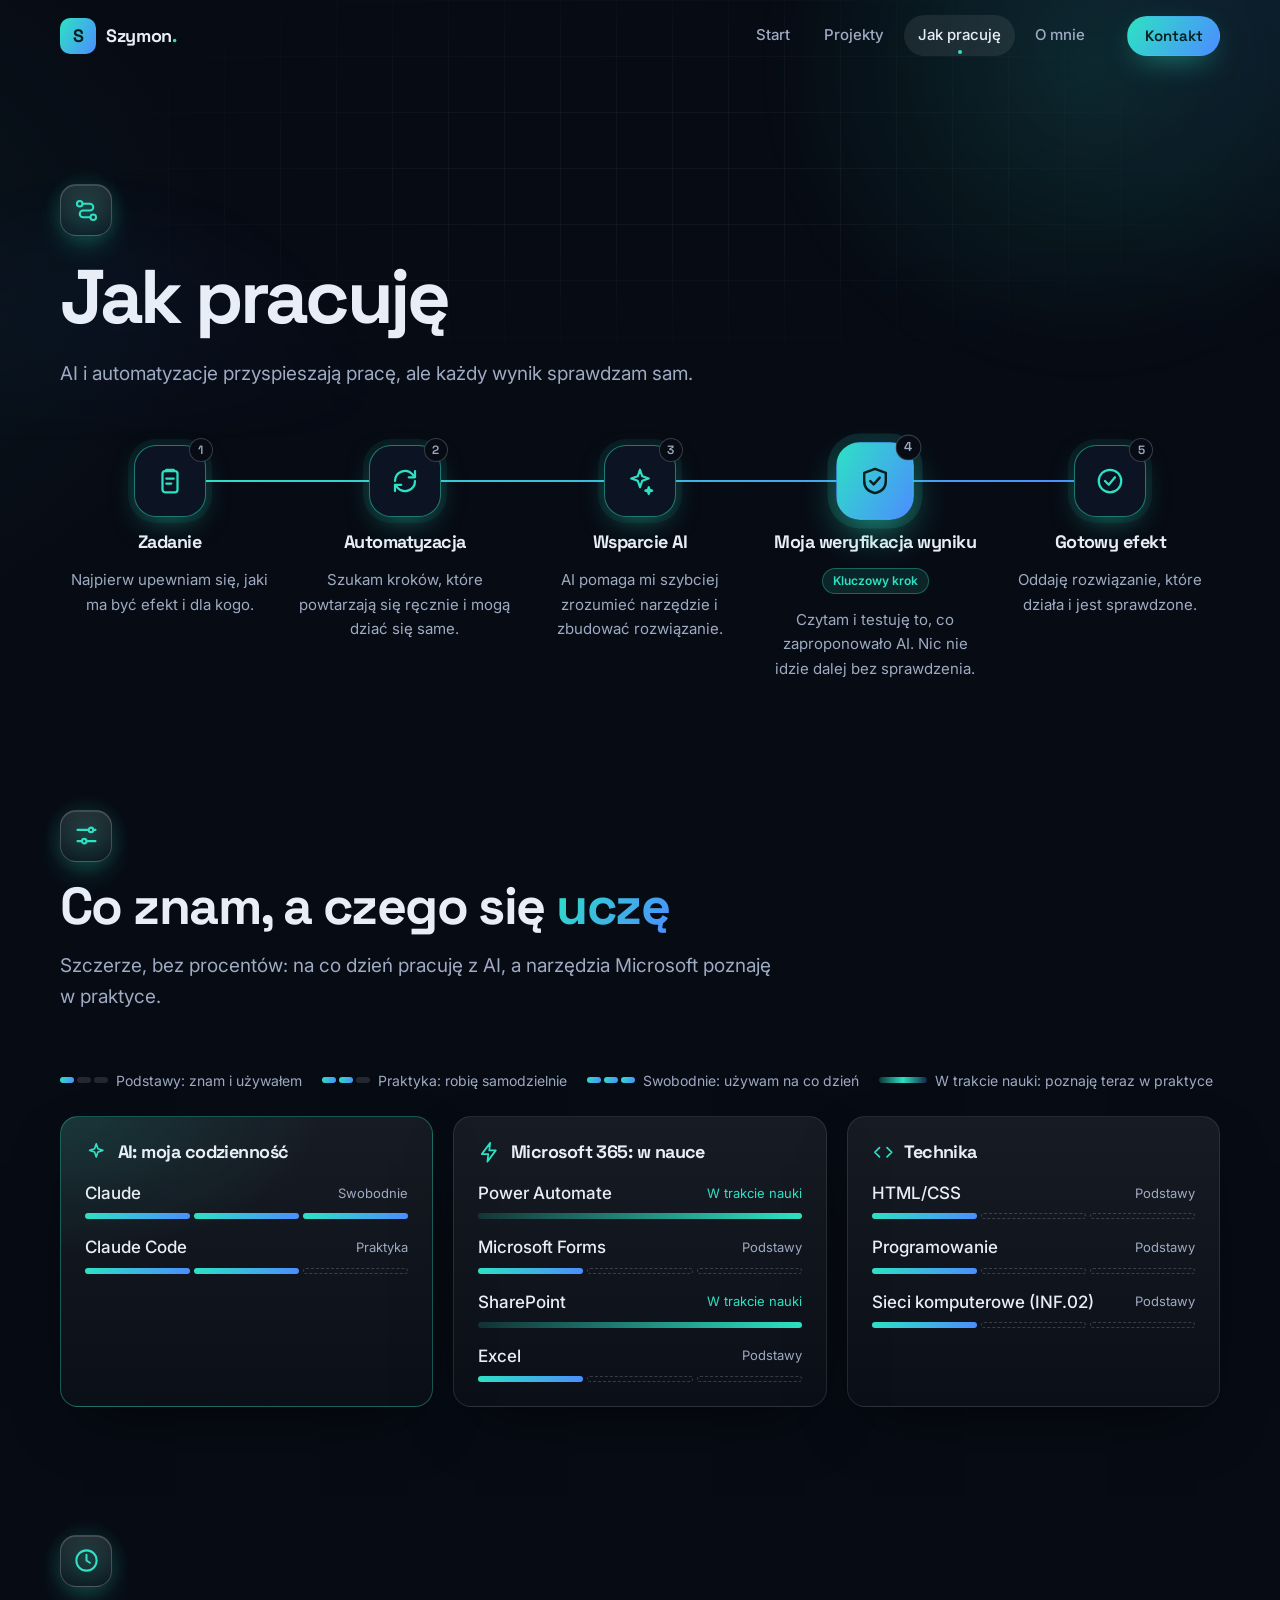
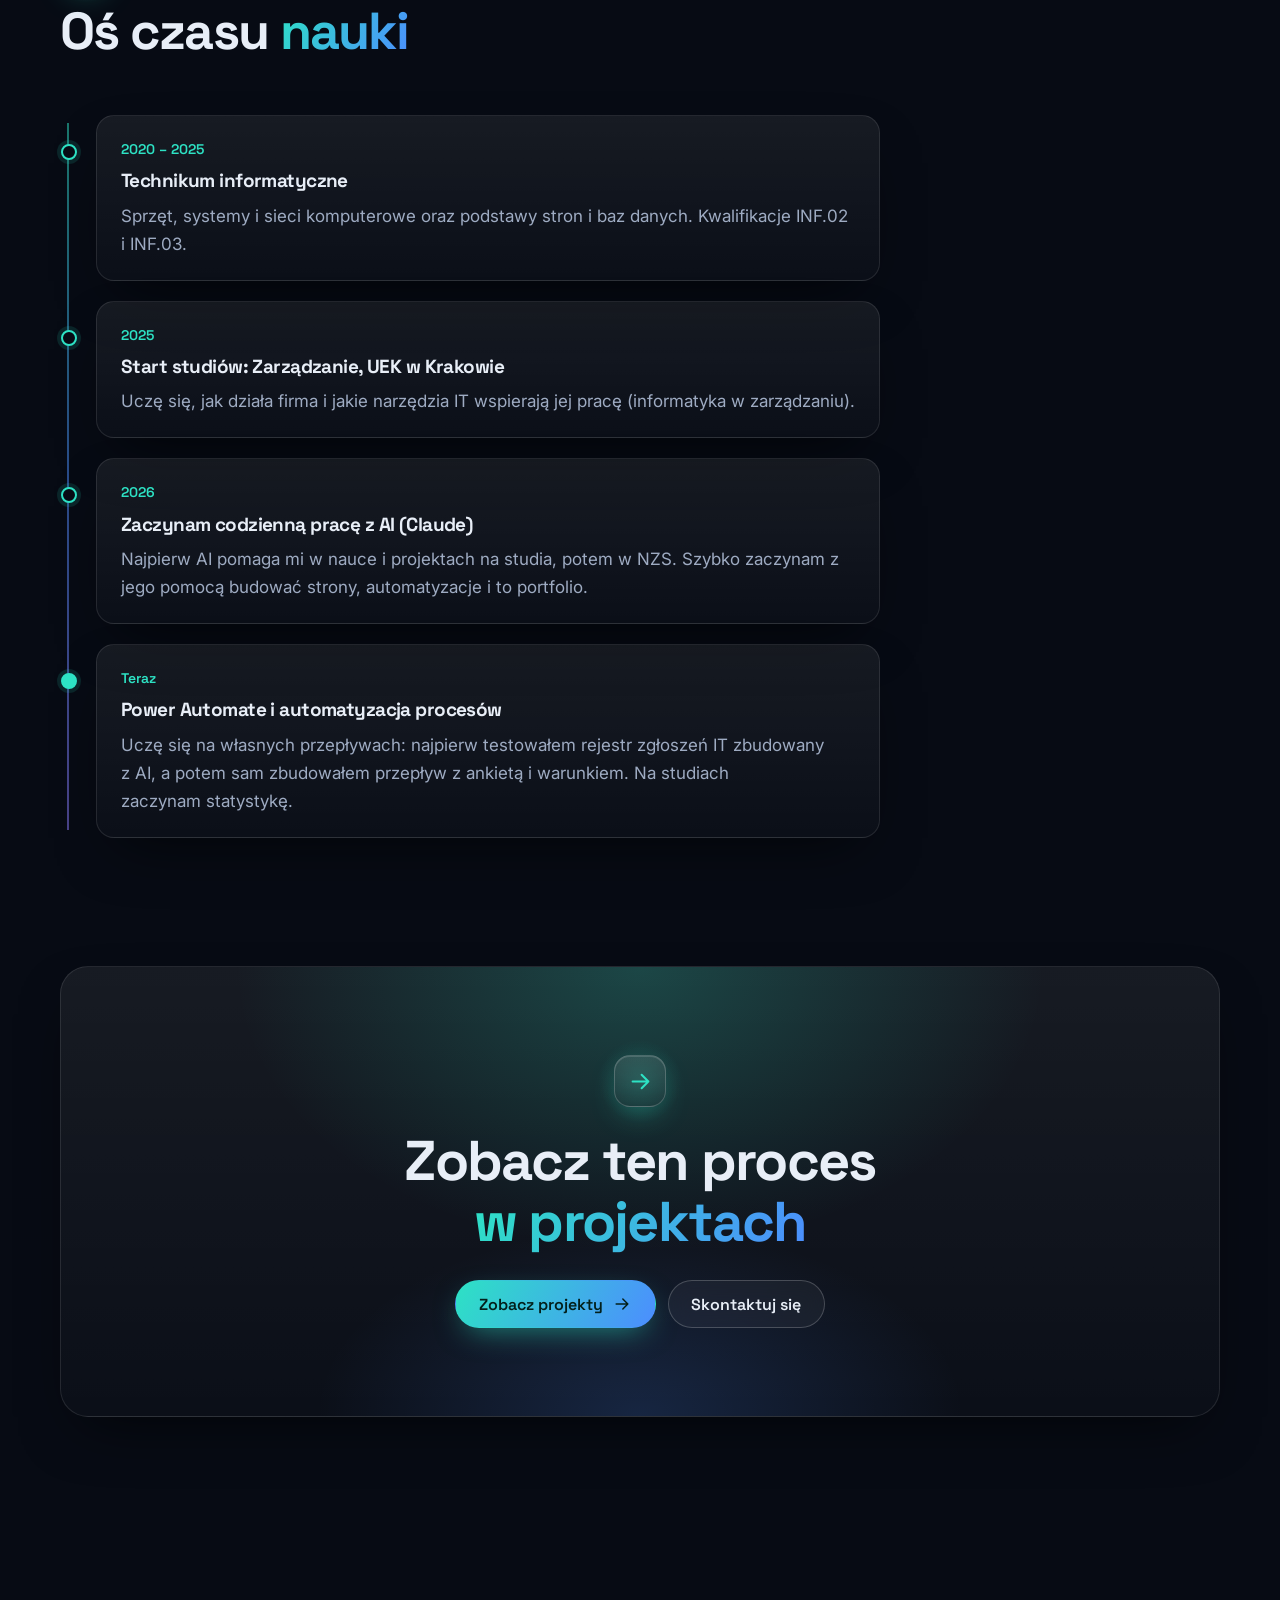
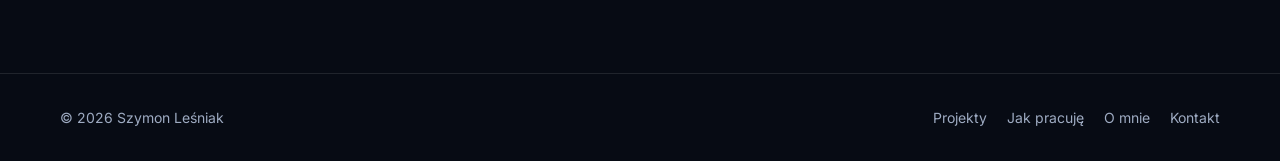
==== commit 4fddc055: "Poprawki po trzeciej rundzie panelu - prawdziwy przykład błędu AI (zmyślone dane kontaktowe w NZS) n" ====
--- a/jak-pracuje.html
+++ b/jak-pracuje.html
@@ -192,17 +192,17 @@
             <li class="tl-item glass" data-reveal>
               <span class="tl-date">2025</span>
               <h3>Start studiów: Zarządzanie, UEK w Krakowie</h3>
-              <p>Uczę się, jak działa firma i jakie narzędzia IT wspierają jej pracę (informatyka w zarządzaniu). Od tego semestru uczę się też statystyki.</p>
+              <p>Uczę się, jak działa firma i jakie narzędzia IT wspierają jej pracę (informatyka w zarządzaniu).</p>
             </li>
             <li class="tl-item glass" data-reveal>
               <span class="tl-date">2026</span>
               <h3>Zaczynam codzienną pracę z AI (Claude)</h3>
-              <p>Najpierw AI pomaga mi w nauce i projektach na studia. Szybko zaczynam z nim budować: strony, automatyzacje i tę stronę.</p>
+              <p>Najpierw AI pomaga mi w nauce i projektach na studia, potem w NZS. Szybko zaczynam z jego pomocą budować strony, automatyzacje i to portfolio.</p>
             </li>
             <li class="tl-item glass is-now" data-reveal>
               <span class="tl-date">Teraz</span>
               <h3>Power Automate i automatyzacja procesów</h3>
-              <p>Buduję pierwsze przepływy, np. rejestr zgłoszeń IT z formularza, listy SharePoint i powiadomień e-mail.</p>
+              <p>Uczę się na własnych przepływach: najpierw testowałem rejestr zgłoszeń IT zbudowany z AI, a potem sam zbudowałem przepływ z ankietą i warunkiem. Na studiach zaczynam statystykę.</p>
             </li>
           </ol>
         </div>
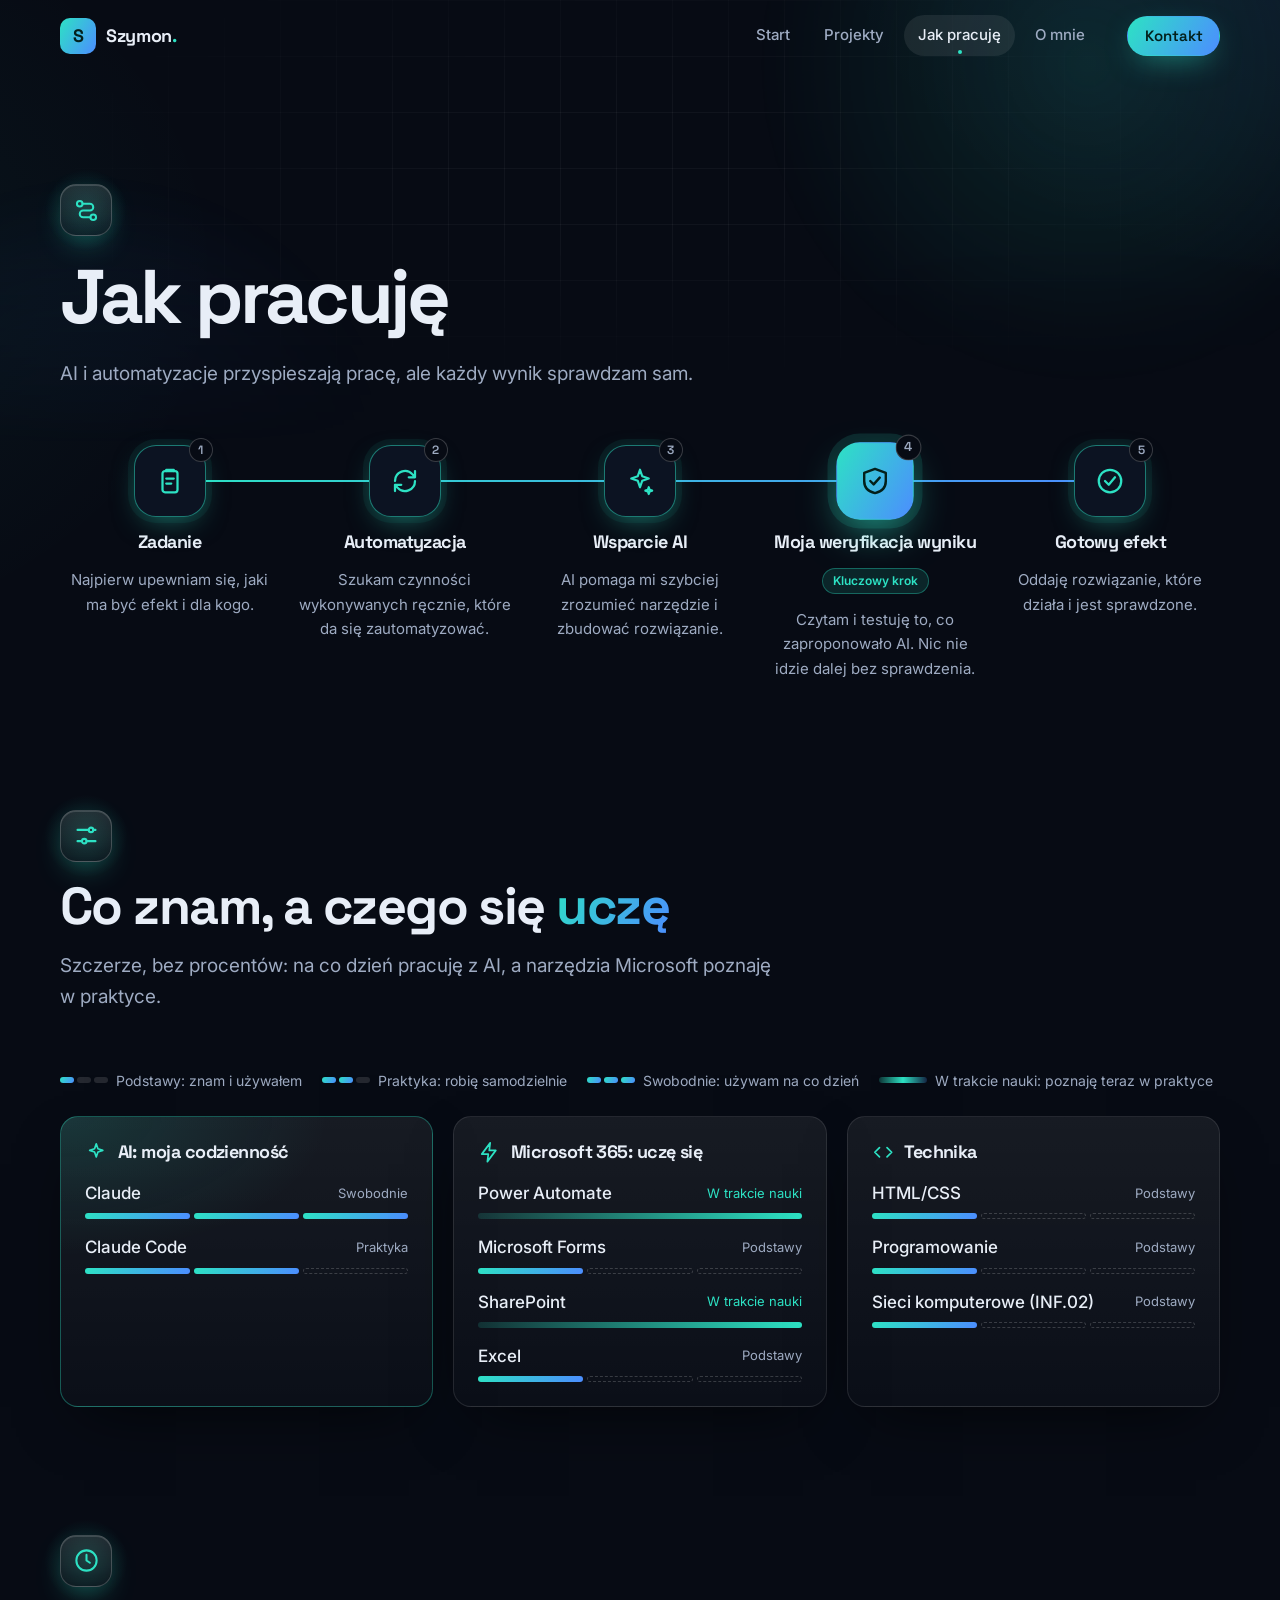
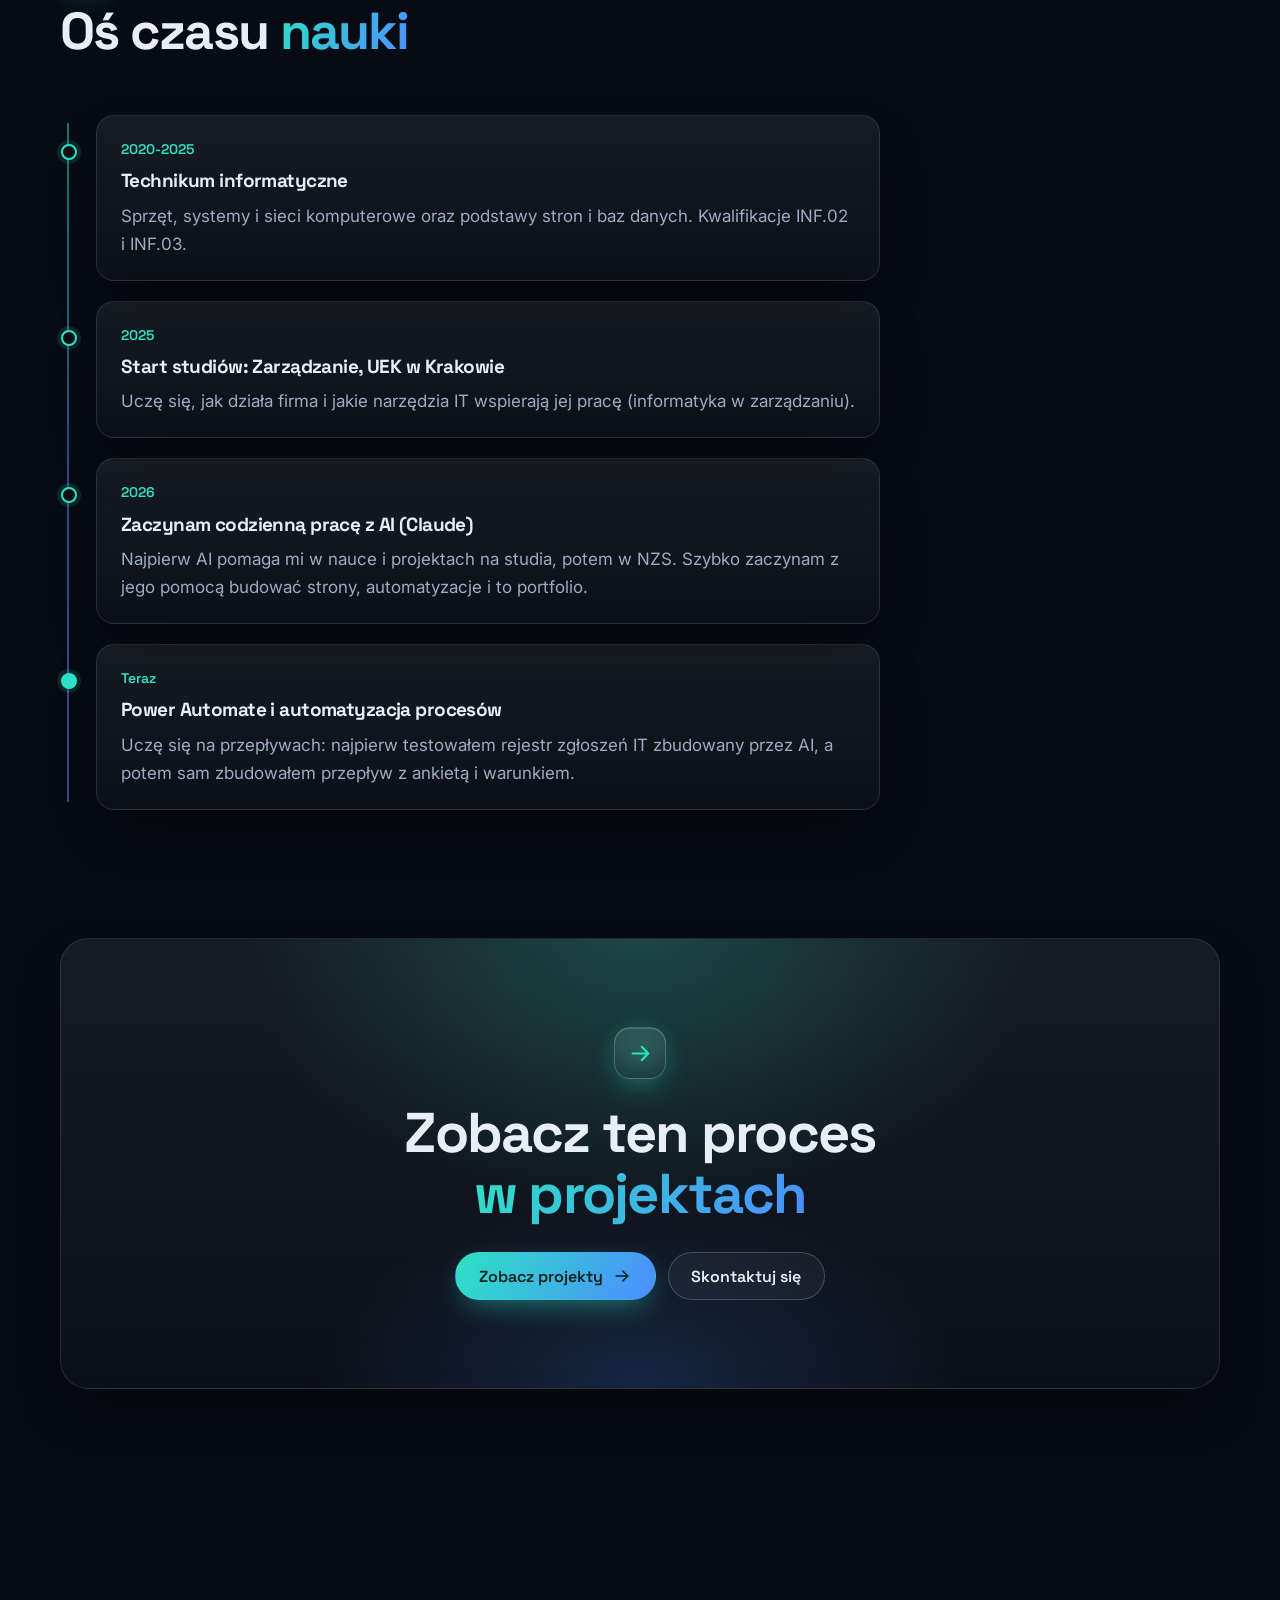
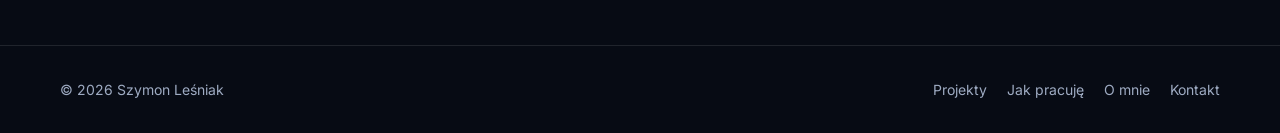
==== commit feb243af: "Ostatnia runda panelu: spójność projektu 1, korekta językowa, bez pauz i strzałek - tytuł projektu 1" ====
--- a/jak-pracuje.html
+++ b/jak-pracuje.html
@@ -92,7 +92,7 @@
                 <span class="step-num" aria-hidden="true">2</span>
               </span>
               <h3>Automatyzacja</h3>
-              <p>Szukam kroków, które powtarzają się ręcznie i mogą dziać się same.</p>
+              <p>Szukam czynności wykonywanych ręcznie, które da się zautomatyzować.</p>
             </li>
             <li class="step" style="--i: 2">
               <span class="step-node">
@@ -154,7 +154,7 @@
             </div>
 
             <div class="skill-group glass" data-reveal style="--d: 1">
-              <h3><svg class="icon" viewBox="0 0 24 24" aria-hidden="true"><path d="M13 2 4 14h7l-1 8 9-12h-7l1-8z" /></svg> Microsoft 365: w nauce</h3>
+              <h3><svg class="icon" viewBox="0 0 24 24" aria-hidden="true"><path d="M13 2 4 14h7l-1 8 9-12h-7l1-8z" /></svg> Microsoft 365: uczę się</h3>
               <ul class="skill-list">
                 <li class="skill"><span class="skill-name">Power Automate</span><span class="skill-level is-learning">W trakcie nauki</span><span class="meter meter-learning" aria-hidden="true"><span></span></span></li>
                 <li class="skill"><span class="skill-name">Microsoft Forms</span><span class="skill-level">Podstawy</span><span class="meter" aria-hidden="true"><span class="on"></span><span></span><span></span></span></li>
@@ -185,7 +185,7 @@
 
           <ol class="timeline">
             <li class="tl-item glass" data-reveal>
-              <span class="tl-date">2020 – 2025</span>
+              <span class="tl-date">2020-2025</span>
               <h3>Technikum informatyczne</h3>
               <p>Sprzęt, systemy i sieci komputerowe oraz podstawy stron i baz danych. Kwalifikacje INF.02 i INF.03.</p>
             </li>
@@ -202,7 +202,7 @@
             <li class="tl-item glass is-now" data-reveal>
               <span class="tl-date">Teraz</span>
               <h3>Power Automate i automatyzacja procesów</h3>
-              <p>Uczę się na własnych przepływach: najpierw testowałem rejestr zgłoszeń IT zbudowany z AI, a potem sam zbudowałem przepływ z ankietą i warunkiem. Na studiach zaczynam statystykę.</p>
+              <p>Uczę się na przepływach: najpierw testowałem rejestr zgłoszeń IT zbudowany przez AI, a potem sam zbudowałem przepływ z ankietą i warunkiem.</p>
             </li>
           </ol>
         </div>
--- a/css/style.css
+++ b/css/style.css
@@ -2917,3 +2917,14 @@
     background-position: -100% 0;
   }
 }
+
+/* Okno projektu: zdjęcie wypełnia całą szerokość (bez białych pasków po bokach) */
+.modal img.media {
+  width: 100%;
+  height: auto;
+  max-height: none;
+  aspect-ratio: 16 / 9;
+  object-fit: cover;
+  object-position: center top;
+  background: var(--bg-elev);
+}
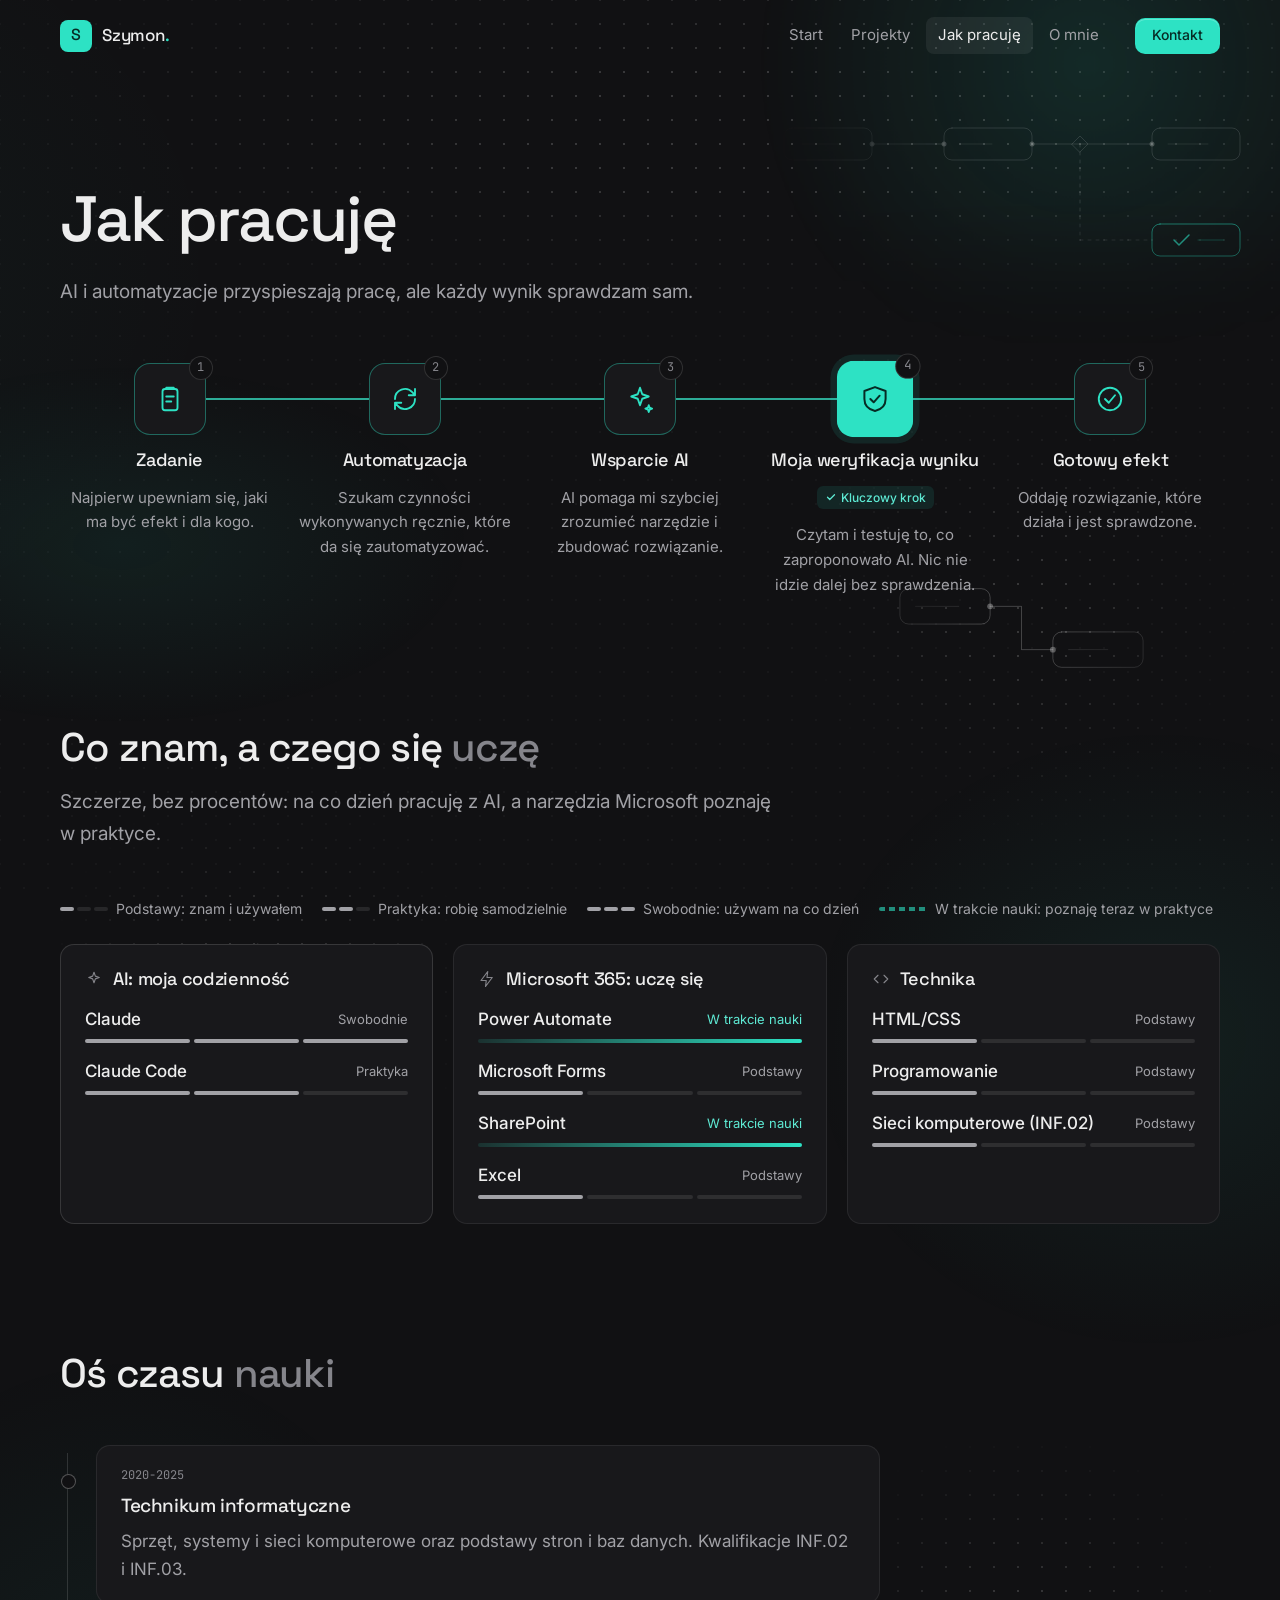
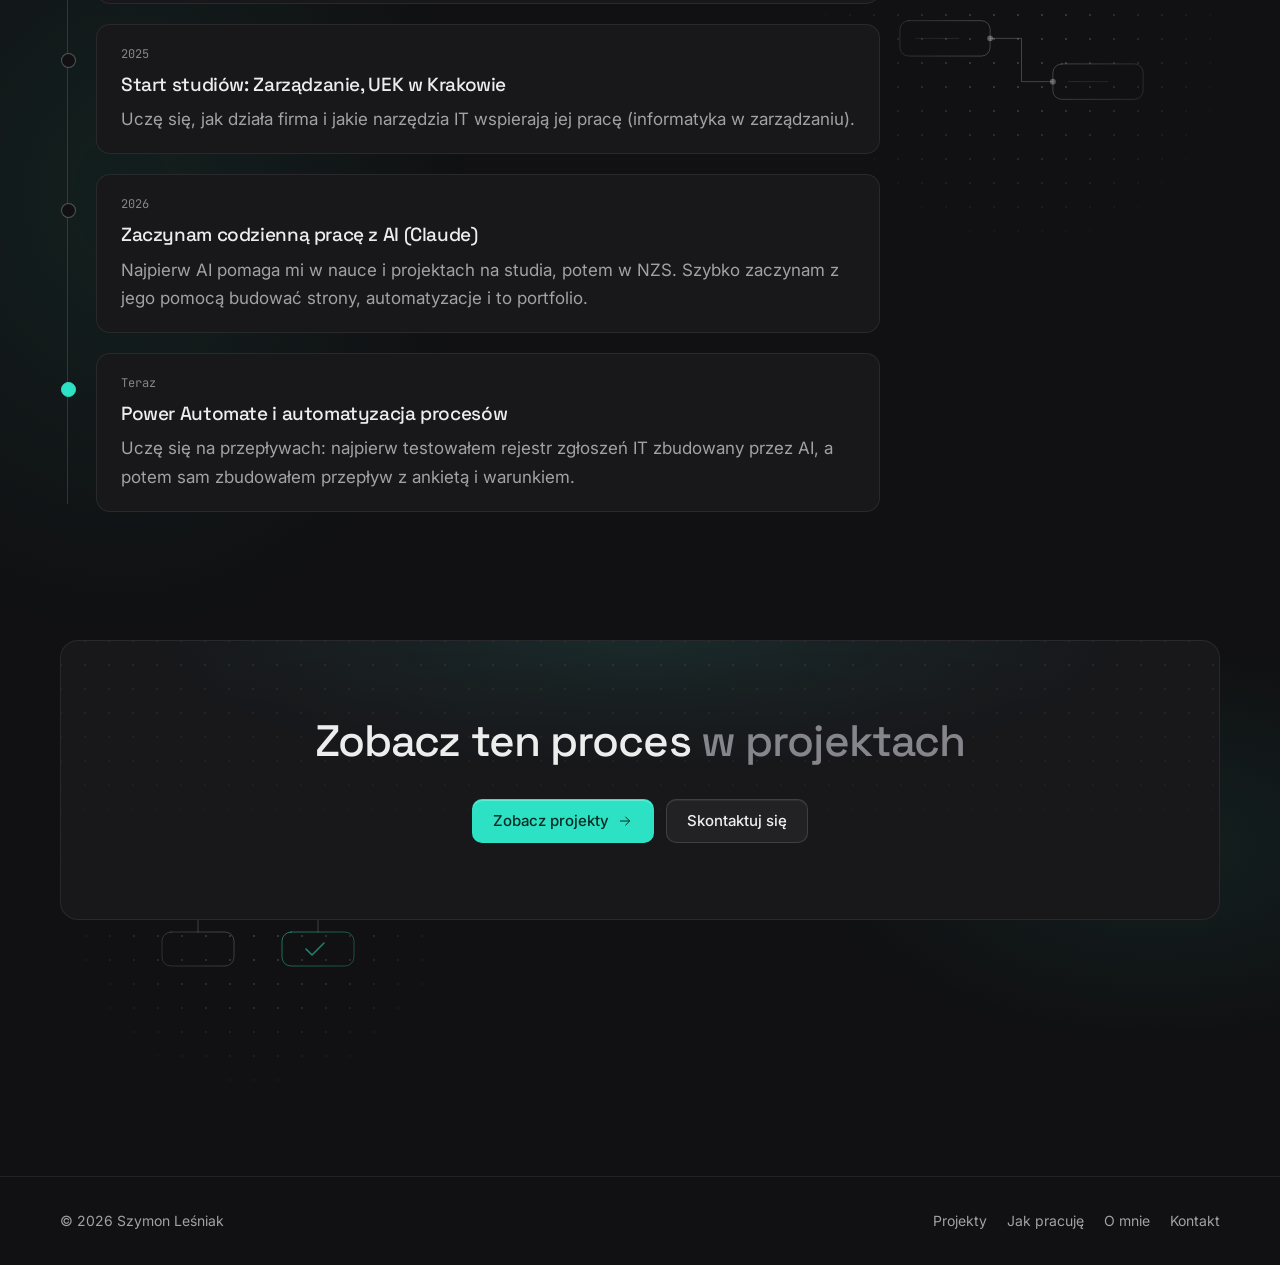
==== commit ef689b60: "Wygląd: grafitowe tło, siatka kropek, spokojniejsze karty, akcenty przepływu Co-Authored-By: Claude " ====
--- a/jak-pracuje.html
+++ b/jak-pracuje.html
@@ -14,13 +14,13 @@
     <meta property="og:image:width" content="1280" />
     <meta property="og:image:height" content="800" />
     <meta name="twitter:card" content="summary_large_image" />
-    <meta name="theme-color" content="#070b14" />
+    <meta name="theme-color" content="#111113" />
     <link rel="icon" href="assets/favicon.svg" type="image/svg+xml" />
     <link rel="preconnect" href="https://fonts.googleapis.com" />
     <link rel="preconnect" href="https://fonts.gstatic.com" crossorigin />
-    <link rel="preload" as="style" href="https://fonts.googleapis.com/css2?family=Inter:wght@400;500;600&family=Space+Grotesk:wght@500;600;700&display=swap" />
-    <link href="https://fonts.googleapis.com/css2?family=Inter:wght@400;500;600&family=Space+Grotesk:wght@500;600;700&display=swap" rel="stylesheet" media="print" onload="this.media='all'" />
-    <noscript><link href="https://fonts.googleapis.com/css2?family=Inter:wght@400;500;600&family=Space+Grotesk:wght@500;600;700&display=swap" rel="stylesheet" /></noscript>
+    <link rel="preload" as="style" href="https://fonts.googleapis.com/css2?family=Inter:wght@400;500;600&family=JetBrains+Mono:wght@400;500&family=Space+Grotesk:wght@500&display=swap" />
+    <link href="https://fonts.googleapis.com/css2?family=Inter:wght@400;500;600&family=JetBrains+Mono:wght@400;500&family=Space+Grotesk:wght@500&display=swap" rel="stylesheet" media="print" onload="this.media='all'" />
+    <noscript><link href="https://fonts.googleapis.com/css2?family=Inter:wght@400;500;600&family=JetBrains+Mono:wght@400;500&family=Space+Grotesk:wght@500&display=swap" rel="stylesheet" /></noscript>
     <link rel="stylesheet" href="css/style.css" />
     <script>document.documentElement.classList.add("js");</script>
     <script src="js/main.js" defer></script>
@@ -59,7 +59,6 @@
         </div>
         <div class="container">
           <div class="section-head">
-            <span class="section-icon" aria-hidden="true"><svg class="icon" viewBox="0 0 24 24"><circle cx="6" cy="6" r="2.5" /><circle cx="18" cy="18" r="2.5" /><path d="M8.5 6H15a3 3 0 0 1 0 6H9a3 3 0 0 0 0 6h6.5" /></svg></span>
             <h1 id="page-title" data-hero style="--d: 1">Jak pracuję</h1>
             <p class="lead" data-reveal style="--d: 2">
               AI i automatyzacje przyspieszają pracę, ale każdy wynik sprawdzam sam.
@@ -132,7 +131,6 @@
       <section class="section section-tight" aria-labelledby="skills-title">
         <div class="container">
           <div class="section-head" data-reveal>
-            <span class="section-icon" aria-hidden="true"><svg class="icon" viewBox="0 0 24 24"><path d="M4 7h10M18 7h2M4 17h4M12 17h8" /><circle cx="16" cy="7" r="2" /><circle cx="10" cy="17" r="2" /></svg></span>
             <h2 id="skills-title">Co znam, a czego się <span class="gradient-text">uczę</span></h2>
             <p class="lead">Szczerze, bez procentów: na co dzień pracuję z AI, a narzędzia Microsoft poznaję w praktyce.</p>
           </div>
@@ -179,7 +177,6 @@
       <section class="section section-tight" aria-labelledby="timeline-title">
         <div class="container">
           <div class="section-head" data-reveal>
-            <span class="section-icon" aria-hidden="true"><svg class="icon" viewBox="0 0 24 24"><circle cx="12" cy="12" r="9" /><path d="M12 7v5l3 2" /></svg></span>
             <h2 id="timeline-title">Oś czasu <span class="gradient-text">nauki</span></h2>
           </div>
 
@@ -211,7 +208,6 @@
       <section class="section section-tight" aria-labelledby="cta-title">
         <div class="container">
           <div class="cta glass" data-reveal>
-            <span class="section-icon" aria-hidden="true"><svg class="icon" viewBox="0 0 24 24"><path d="M5 12h14M13 6l6 6-6 6" /></svg></span>
             <h2 id="cta-title">Zobacz ten proces <span class="gradient-text">w projektach</span></h2>
             <div class="hero-cta">
               <a class="btn btn-primary" href="projekty.html">
--- a/css/style.css
+++ b/css/style.css
@@ -2,24 +2,30 @@
    MOTYW: tu zmieniasz kolory, fonty i odstępy całej strony
    ========================================================= */
 :root {
-  /* Kolory tła i powierzchni */
-  --bg: #070b14;
-  --bg-elev: #0c1322;
-  --surface: rgb(255 255 255 / 0.045);
-  --surface-strong: rgb(255 255 255 / 0.08);
-  --border: rgb(255 255 255 / 0.1);
-  --border-strong: rgb(255 255 255 / 0.2);
-
-  /* Tekst */
-  --text: #e8eef7;
-  --text-muted: #9eabc2;
-
-  /* Akcenty */
+  /* Kolory: grafitowa skala i jeden akcent */
+  --bg: #111113;
+  --bg-elev: #18181b;
+  --bg-raised: #222225;
+  --surface: rgb(237 237 237 / 0.04);
+  --surface-strong: rgb(237 237 237 / 0.07);
+  --border: rgb(237 237 237 / 0.08);
+  --border-strong: rgb(237 237 237 / 0.14);
+
+  /* Tekst: główny, drugorzędny, przygaszony */
+  --text: #ededed;
+  --text-2: #a1a1a6;
+  --text-muted: #a1a1a6;
+  --text-faint: #85858b;
+
+  /* Akcent (mięta): przyciski główne, zaznaczenie, znaczek „sprawdzone” */
   --accent: #2de2c4;
-  --accent-2: #4c8dff;
-  --accent-3: #8b7bff;
-  --on-accent: #03201b;
-  --gradient: linear-gradient(120deg, var(--accent) 0%, var(--accent-2) 100%);
+  --accent-ink: #5eead4;
+  --accent-soft: rgb(45 226 196 / 0.1);
+  --accent-2: #85858b;
+  --accent-3: #85858b;
+  --on-accent: #062b24;
+  --gradient: var(--accent);
+  --check: url("data:image/svg+xml,%3Csvg xmlns='http://www.w3.org/2000/svg' viewBox='0 0 24 24' fill='none' stroke='%23000' stroke-width='2.5' stroke-linecap='round' stroke-linejoin='round'%3E%3Cpath d='m5 12.5 4.5 4.5L19 7.5'/%3E%3C/svg%3E");
 
   /* Kolor placeholderów (do usunięcia w etapie 2) */
   --placeholder: #ffcf6b;
@@ -27,6 +33,7 @@
   /* Fonty */
   --font-display: "Space Grotesk", system-ui, sans-serif;
   --font-body: "Inter", system-ui, -apple-system, "Segoe UI", sans-serif;
+  --font-mono: "JetBrains Mono", ui-monospace, "Cascadia Mono", monospace;
 
   /* Siatka i odstępy */
   --container: 1160px;
@@ -35,10 +42,10 @@
   --header-h: 72px;
 
   /* Zaokrąglenia, cienie, ruch */
-  --radius-sm: 10px;
-  --radius: 18px;
-  --radius-lg: 28px;
-  --shadow: 0 24px 60px -24px rgb(0 0 0 / 0.7);
+  --radius-sm: 8px;
+  --radius: 14px;
+  --radius-lg: 18px;
+  --shadow: none;
   --ease: cubic-bezier(0.22, 1, 0.36, 1);
 }
 
@@ -62,8 +69,10 @@
   min-height: 100vh;
   background-color: var(--bg);
   background-image:
-    radial-gradient(60rem 40rem at 110% -10%, rgb(76 141 255 / 0.1), transparent 60%),
-    radial-gradient(50rem 40rem at -20% 30%, rgb(45 226 196 / 0.06), transparent 60%);
+    radial-gradient(50rem 40rem at -20% 30%, rgb(45 226 196 / 0.04), transparent 60%),
+    radial-gradient(circle, rgb(255 255 255 / 0.03) 1px, transparent 1.5px);
+  background-size: auto, 24px 24px;
+  background-position: 0 0, 12px 12px;
   background-attachment: fixed;
   color: var(--text);
   font-family: var(--font-body);
@@ -96,9 +105,9 @@
 h3,
 h4 {
   font-family: var(--font-display);
-  font-weight: 700;
-  line-height: 1.08;
-  letter-spacing: -0.03em;
+  font-weight: 500;
+  line-height: 1.12;
+  letter-spacing: -0.02em;
   margin: 0;
   text-wrap: balance;
 }
@@ -123,7 +132,7 @@
 :focus-visible {
   outline: 2px solid var(--accent);
   outline-offset: 3px;
-  border-radius: 6px;
+  border-radius: 4px;
 }
 
 .sr-only {
@@ -146,7 +155,7 @@
   padding: 10px 16px;
   background: var(--accent);
   color: var(--on-accent);
-  font-weight: 600;
+  font-weight: 500;
   border-radius: var(--radius-sm);
   transform: translateY(-200%);
   transition: transform 0.2s var(--ease);
@@ -173,7 +182,7 @@
   flex: none;
   fill: none;
   stroke: currentColor;
-  stroke-width: 1.8;
+  stroke-width: 1.5;
   stroke-linecap: round;
   stroke-linejoin: round;
 }
@@ -192,10 +201,7 @@
 }
 
 .gradient-text {
-  background: var(--gradient);
-  -webkit-background-clip: text;
-  background-clip: text;
-  color: transparent;
+  color: var(--text-faint);
 }
 
 /* =========================================================
@@ -205,58 +211,62 @@
   display: inline-flex;
   align-items: center;
   justify-content: center;
-  gap: 0.6em;
-  min-height: 48px;
-  padding: 0.8em 1.4em;
+  gap: 8px;
+  min-height: 44px;
+  padding: 10px 20px;
   border: 1px solid transparent;
-  border-radius: 999px;
-  font-family: var(--font-display);
-  font-weight: 600;
-  font-size: 1rem;
+  border-radius: 10px;
+  font-family: var(--font-body);
+  font-weight: 500;
+  font-size: 0.9375rem;
   line-height: 1.2;
   transition:
-    transform 0.3s var(--ease),
-    box-shadow 0.3s var(--ease),
-    background-color 0.3s var(--ease),
-    border-color 0.3s var(--ease);
+    transform 0.15s var(--ease),
+    background-color 0.15s var(--ease),
+    border-color 0.15s var(--ease),
+    color 0.15s var(--ease);
 }
 
 .btn .icon {
-  transition: transform 0.3s var(--ease);
+  width: 16px;
+  height: 16px;
+  transition: transform 0.15s var(--ease);
 }
 
 .btn:hover .icon-arrow {
-  transform: translateX(4px);
+  transform: translateX(2px);
+}
+
+.btn:active {
+  transform: scale(0.98);
 }
 
 .btn-primary {
-  background: var(--gradient);
+  background: var(--accent);
   color: var(--on-accent);
-  box-shadow: 0 10px 30px -10px rgb(45 226 196 / 0.6);
+  box-shadow: inset 0 1px 0 rgb(255 255 255 / 0.25);
 }
 
 .btn-primary:hover {
-  transform: translateY(-2px);
-  box-shadow: 0 16px 40px -12px rgb(45 226 196 / 0.75);
+  background: var(--accent-ink);
 }
 
 .btn-ghost {
-  background: var(--surface);
+  background: var(--bg-raised);
   border-color: var(--border-strong);
-  -webkit-backdrop-filter: blur(10px);
-  backdrop-filter: blur(10px);
+  color: var(--text);
+  box-shadow: inset 0 1px 0 rgb(255 255 255 / 0.06);
 }
 
 .btn-ghost:hover {
-  transform: translateY(-2px);
-  background: var(--surface-strong);
-  border-color: var(--accent);
+  background: #2a2a2d;
+  border-color: rgb(237 237 237 / 0.2);
 }
 
 .btn-sm {
-  min-height: 40px;
-  padding: 0.55em 1.1em;
-  font-size: 0.9375rem;
+  min-height: 36px;
+  padding: 8px 16px;
+  font-size: 0.875rem;
 }
 
 .btn[aria-disabled="true"] {
@@ -267,14 +277,10 @@
 .chip {
   display: inline-flex;
   align-items: center;
-  gap: 0.6em;
-  padding: 0.4em 0.95em;
-  border: 1px solid var(--border);
-  border-radius: 999px;
-  background: var(--surface);
-  color: var(--text-muted);
+  gap: 8px;
+  color: var(--text-2);
   font-size: 0.875rem;
-  font-weight: 500;
+  font-weight: 400;
 }
 
 .chip-dot {
@@ -282,8 +288,6 @@
   height: 8px;
   border-radius: 50%;
   background: var(--accent);
-  box-shadow: 0 0 0 0 rgb(45 226 196 / 0.6);
-  animation: pulse 2.4s infinite;
 }
 
 .tags {
@@ -293,13 +297,14 @@
 }
 
 .tags li {
-  padding: 0.25em 0.75em;
-  border-radius: 999px;
-  border: 1px solid rgb(45 226 196 / 0.3);
-  background: rgb(45 226 196 / 0.08);
-  color: #b9f5ea;
-  font-size: 0.8125rem;
-  font-weight: 500;
+  padding: 2px 8px;
+  border-radius: 6px;
+  border: 1px solid var(--border);
+  background: var(--surface);
+  color: var(--text-2);
+  font-family: var(--font-mono);
+  font-size: 0.75rem;
+  font-weight: 400;
   white-space: nowrap;
 }
 
@@ -308,11 +313,11 @@
   display: grid;
   gap: 16px;
   max-width: 720px;
-  margin-bottom: clamp(36px, 5vw, 56px);
+  margin-bottom: clamp(32px, 5vw, 48px);
 }
 
 .section-head h2 {
-  font-size: clamp(2rem, 4.6vw, 3.25rem);
+  font-size: clamp(1.75rem, 3.6vw, 2.5rem);
 }
 
 .lead {
@@ -326,7 +331,7 @@
   align-items: end;
   justify-content: space-between;
   gap: 24px;
-  margin-bottom: clamp(36px, 5vw, 56px);
+  margin-bottom: clamp(32px, 5vw, 48px);
 }
 
 .section-head-row .section-head {
@@ -336,26 +341,31 @@
 .link-arrow {
   display: inline-flex;
   align-items: center;
-  gap: 0.5em;
-  color: var(--accent);
-  font-family: var(--font-display);
-  font-weight: 600;
+  gap: 6px;
+  color: var(--accent-ink);
+  font-weight: 500;
+  transition: color 0.15s var(--ease);
+}
+
+.link-arrow:hover {
+  color: var(--text);
 }
 
 .link-arrow:hover .icon {
-  transform: translateX(4px);
+  transform: translateX(2px);
 }
 
 .link-arrow .icon {
-  transition: transform 0.3s var(--ease);
-}
-
-/* Szklana karta (glassmorphism) */
+  width: 16px;
+  height: 16px;
+  transition: transform 0.15s var(--ease);
+}
+
+/* Karta: jednolita powierzchnia z cienką ramką */
 .glass {
-  background: linear-gradient(180deg, rgb(255 255 255 / 0.065), rgb(255 255 255 / 0.02));
+  background: var(--bg-elev);
   border: 1px solid var(--border);
   border-radius: var(--radius);
-  box-shadow: var(--shadow);
 }
 
 /* =========================================================
@@ -375,10 +385,8 @@
 
 .site-header.is-scrolled,
 .site-header.nav-open {
-  background: rgb(7 11 20 / 0.78);
+  background: rgb(17 17 19 / 0.94);
   border-color: var(--border);
-  -webkit-backdrop-filter: blur(16px);
-  backdrop-filter: blur(16px);
 }
 
 .header-inner {
@@ -393,20 +401,20 @@
   align-items: center;
   gap: 10px;
   font-family: var(--font-display);
-  font-weight: 700;
-  font-size: 1.125rem;
-  letter-spacing: -0.02em;
+  font-weight: 500;
+  font-size: 1.0625rem;
+  letter-spacing: -0.01em;
 }
 
 .logo-mark {
   display: grid;
   place-items: center;
-  width: 36px;
-  height: 36px;
-  border-radius: 10px;
-  background: var(--gradient);
+  width: 32px;
+  height: 32px;
+  border-radius: 8px;
+  background: var(--accent);
   color: var(--on-accent);
-  font-size: 1.125rem;
+  font-size: 1rem;
 }
 
 .logo-dot {
@@ -416,25 +424,25 @@
 .site-nav {
   display: flex;
   align-items: center;
-  gap: 28px;
+  gap: 24px;
 }
 
 .site-nav ul {
   display: flex;
-  gap: 6px;
+  gap: 4px;
 }
 
 .site-nav ul a {
   position: relative;
   display: block;
-  padding: 8px 14px;
-  border-radius: 999px;
-  color: var(--text-muted);
-  font-weight: 500;
+  padding: 6px 12px;
+  border-radius: 8px;
+  color: var(--text-2);
+  font-weight: 400;
   font-size: 0.9375rem;
   transition:
-    color 0.2s,
-    background-color 0.2s;
+    color 0.15s var(--ease),
+    background-color 0.15s var(--ease);
 }
 
 .site-nav ul a:hover {
@@ -445,18 +453,6 @@
 .site-nav ul a[aria-current="page"] {
   color: var(--text);
   background: var(--surface-strong);
-}
-
-.site-nav ul a[aria-current="page"]::after {
-  content: "";
-  position: absolute;
-  left: 50%;
-  bottom: 2px;
-  width: 4px;
-  height: 4px;
-  margin-left: -2px;
-  border-radius: 50%;
-  background: var(--accent);
 }
 
 .nav-toggle {
@@ -464,8 +460,8 @@
   width: 44px;
   height: 44px;
   border: 1px solid var(--border);
-  border-radius: 12px;
-  background: var(--surface);
+  border-radius: 10px;
+  background: var(--bg-raised);
   place-items: center;
 }
 
@@ -552,19 +548,9 @@
     padding: 14px 16px;
     border-radius: var(--radius-sm);
     font-family: var(--font-display);
-    font-size: 1.5rem;
-    font-weight: 600;
+    font-size: 1.375rem;
+    font-weight: 500;
     color: var(--text);
-  }
-
-  .site-nav ul a[aria-current="page"]::after {
-    left: auto;
-    right: 16px;
-    top: 50%;
-    bottom: auto;
-    width: 8px;
-    height: 8px;
-    margin: -4px 0 0;
   }
 
   .site-nav .btn {
@@ -607,37 +593,23 @@
   height: 60vmax;
   top: -25vmax;
   right: -15vmax;
-  background: radial-gradient(circle, rgb(45 226 196 / 0.35), transparent 62%);
+  background: radial-gradient(circle, rgb(45 226 196 / 0.22), transparent 62%);
   animation: drift-1 22s ease-in-out infinite alternate;
 }
 
-.blob-2 {
-  width: 55vmax;
-  height: 55vmax;
-  bottom: -30vmax;
-  left: -20vmax;
-  background: radial-gradient(circle, rgb(76 141 255 / 0.32), transparent 62%);
-  animation: drift-2 26s ease-in-out infinite alternate;
-}
-
+.blob-2,
 .blob-3 {
-  width: 35vmax;
-  height: 35vmax;
-  top: 30%;
-  left: 40%;
-  background: radial-gradient(circle, rgb(139 123 255 / 0.22), transparent 62%);
-  animation: drift-3 30s ease-in-out infinite alternate;
+  display: none;
 }
 
 .hero-grid {
   position: absolute;
   inset: 0;
-  background-image:
-    linear-gradient(rgb(255 255 255 / 0.04) 1px, transparent 1px),
-    linear-gradient(90deg, rgb(255 255 255 / 0.04) 1px, transparent 1px);
-  background-size: 56px 56px;
-  -webkit-mask-image: radial-gradient(ellipse at 50% 40%, #000 20%, transparent 70%);
-  mask-image: radial-gradient(ellipse at 50% 40%, #000 20%, transparent 70%);
+  background-image: radial-gradient(circle, rgb(255 255 255 / 0.14) 1px, transparent 1.5px);
+  background-size: 24px 24px;
+  background-position: 12px 12px;
+  -webkit-mask-image: radial-gradient(ellipse 80% 70% at 60% 35%, #000 25%, transparent 75%);
+  mask-image: radial-gradient(ellipse 80% 70% at 60% 35%, #000 25%, transparent 75%);
 }
 
 .hero-inner {
@@ -649,50 +621,39 @@
 
 .hero-copy {
   display: grid;
-  gap: 24px;
+  gap: 20px;
   justify-items: start;
 }
 
 .hero h1 {
-  font-size: clamp(2.75rem, 8vw, 5.75rem);
-  letter-spacing: -0.045em;
+  font-size: clamp(2.5rem, 7vw, 4.5rem);
+  line-height: 1.04;
+  letter-spacing: -0.03em;
 }
 
 .hero-role {
   font-family: var(--font-display);
-  font-size: clamp(1.25rem, 2.6vw, 1.875rem);
+  font-size: clamp(1.125rem, 2vw, 1.375rem);
   font-weight: 500;
-  color: var(--text-muted);
-  min-height: 1.4em;
-}
-
-.typewriter {
-  color: var(--accent);
-  font-weight: 700;
-}
-
-.typewriter::after {
-  content: "";
-  display: inline-block;
-  width: 3px;
-  height: 1em;
-  margin-left: 4px;
-  vertical-align: -0.12em;
-  background: var(--accent);
-  animation: blink 1s steps(1) infinite;
+  color: var(--text);
 }
 
 .hero-lead {
-  max-width: 560px;
-  color: var(--text-muted);
-  font-size: clamp(1.0625rem, 1.7vw, 1.1875rem);
+  max-width: 34rem;
+  color: var(--text-2);
+  font-size: clamp(1rem, 1.6vw, 1.125rem);
+}
+
+.hero-lead strong {
+  color: var(--text);
+  font-weight: 500;
 }
 
 .hero-cta {
   display: flex;
   flex-wrap: wrap;
   gap: 12px;
-  margin-top: 8px;
+  margin-top: 12px;
 }
 
 .scroll-hint {
@@ -721,7 +682,7 @@
 
 /* Karta „przepływ danych” w hero */
 .flow-card {
-  padding: 24px;
+  padding: 20px;
   border-radius: var(--radius-lg);
 }
 
@@ -730,9 +691,10 @@
   align-items: center;
   justify-content: space-between;
   gap: 12px;
-  margin-bottom: 20px;
-  color: var(--text-muted);
-  font-size: 0.8125rem;
+  margin-bottom: 16px;
+  color: var(--text-faint);
+  font-family: var(--font-mono);
+  font-size: 0.75rem;
 }
 
 .flow-card-head .dots {
@@ -749,7 +711,7 @@
 
 .flow {
   display: grid;
-  gap: 18px;
+  gap: 12px;
   position: relative;
 }
 
@@ -758,34 +720,20 @@
   position: absolute;
   top: 24px;
   bottom: 24px;
-  left: 23px;
-  width: 2px;
-  background: linear-gradient(var(--accent), var(--accent-2));
-  opacity: 0.35;
-}
-
-.flow::after {
-  content: "";
-  position: absolute;
-  left: 19px;
-  top: 24px;
-  width: 10px;
-  height: 10px;
-  border-radius: 50%;
-  background: var(--accent);
-  box-shadow: 0 0 16px 4px rgb(45 226 196 / 0.6);
-  animation: flow-dot 4s var(--ease) infinite;
+  left: 24px;
+  width: 1px;
+  background: var(--border-strong);
 }
 
 .flow-step {
   position: relative;
   display: flex;
   align-items: center;
-  gap: 16px;
+  gap: 12px;
   padding: 12px 16px 12px 12px;
   border: 1px solid var(--border);
-  border-radius: 14px;
-  background: rgb(7 11 20 / 0.55);
+  border-radius: 10px;
+  background: var(--bg-raised);
 }
 
 .flow-icon {
@@ -794,15 +742,16 @@
   width: 24px;
   height: 24px;
   margin: 0 0 0 0;
-  border-radius: 8px;
-  color: var(--accent);
+  border-radius: 6px;
+  background: var(--bg-raised);
+  color: var(--text-2);
   flex: none;
 }
 
 .flow-step strong {
   display: block;
-  font-family: var(--font-display);
   font-size: 0.9375rem;
+  font-weight: 500;
 }
 
 .flow-step small {
@@ -812,11 +761,12 @@
 
 .flow-step .status {
   margin-left: auto;
-  width: 8px;
-  height: 8px;
-  border-radius: 50%;
+  width: 16px;
+  height: 16px;
+  flex: none;
   background: var(--accent);
-  opacity: 0.8;
+  -webkit-mask: var(--check) center / contain no-repeat;
+  mask: var(--check) center / contain no-repeat;
 }
 
 /* =========================================================
@@ -839,20 +789,19 @@
 }
 
 .value:hover {
-  transform: translateY(-4px);
-  border-color: rgb(45 226 196 / 0.4);
+  border-color: var(--border-strong);
 }
 
 .value-icon {
   display: grid;
   place-items: center;
-  width: 48px;
-  height: 48px;
-  border-radius: 14px;
-  background: rgb(45 226 196 / 0.1);
-  border: 1px solid rgb(45 226 196 / 0.25);
-  color: var(--accent);
-  font-size: 1.25rem;
+  width: 36px;
+  height: 36px;
+  border-radius: 8px;
+  background: var(--bg-raised);
+  border: 1px solid var(--border);
+  color: var(--text-2);
+  font-size: 1.125rem;
 }
 
 .value h3 {
@@ -868,10 +817,7 @@
 
 /* Wyróżniona wartość (AI + weryfikacja) */
 .value-featured {
-  border-color: rgb(45 226 196 / 0.35);
-  background:
-    radial-gradient(120% 80% at 0% 0%, rgb(45 226 196 / 0.14), transparent 60%),
-    linear-gradient(180deg, rgb(255 255 255 / 0.065), rgb(255 255 255 / 0.02));
+  border-color: var(--border-strong);
 }
 
 @media (max-width: 1100px) {
@@ -927,39 +873,11 @@
   display: flex;
   flex-direction: column;
   overflow: hidden;
-  transform: perspective(900px) rotateX(var(--rx)) rotateY(var(--ry));
-  transition:
-    transform 0.5s var(--ease),
-    border-color 0.4s var(--ease),
-    box-shadow 0.4s var(--ease);
-}
-
-.project-card::after {
-  /* odblask światła podążający za kursorem */
-  content: "";
-  position: absolute;
-  inset: 0;
-  border-radius: inherit;
-  background: radial-gradient(500px circle at var(--mx) var(--my), rgb(45 226 196 / 0.12), transparent 40%);
-  opacity: 0;
-  transition: opacity 0.4s;
-  pointer-events: none;
+  transition: border-color 0.15s var(--ease);
 }
 
 .project-card:hover {
-  border-color: rgb(45 226 196 / 0.4);
-  box-shadow: 0 30px 70px -25px rgb(45 226 196 / 0.25);
-}
-
-.project-card:hover::after {
-  opacity: 1;
-}
-
-.project-card.is-tilting {
-  transition:
-    transform 0.1s linear,
-    border-color 0.4s var(--ease),
-    box-shadow 0.4s var(--ease);
+  border-color: var(--border-strong);
 }
 
 .media-ph {
@@ -968,10 +886,7 @@
   place-items: center;
   aspect-ratio: 16 / 10;
   overflow: hidden;
-  background:
-    linear-gradient(rgb(255 255 255 / 0.035) 1px, transparent 1px) 0 0 / 24px 24px,
-    linear-gradient(90deg, rgb(255 255 255 / 0.035) 1px, transparent 1px) 0 0 / 24px 24px,
-    linear-gradient(135deg, rgb(45 226 196 / 0.16), rgb(76 141 255 / 0.12) 50%, rgb(139 123 255 / 0.14));
+  background: var(--bg-raised);
   border-bottom: 1px solid var(--border);
 }
 
@@ -1003,12 +918,10 @@
 }
 
 .project-num {
-  color: var(--accent);
-  font-family: var(--font-display);
-  font-size: 0.8125rem;
-  font-weight: 600;
-  letter-spacing: 0.12em;
-  text-transform: uppercase;
+  color: var(--text-faint);
+  font-family: var(--font-mono);
+  font-size: 0.75rem;
+  font-weight: 400;
 }
 
 .project-card h3,
@@ -1047,8 +960,7 @@
   align-items: center;
   gap: 6px;
   color: var(--text);
-  font-family: var(--font-display);
-  font-weight: 600;
+  font-weight: 500;
   font-size: 0.875rem;
 }
 
@@ -1115,19 +1027,17 @@
   border-radius: var(--radius-lg);
   background: var(--bg-elev);
   color: var(--text);
-  box-shadow: 0 40px 120px -20px rgb(0 0 0 / 0.8);
+  box-shadow: 0 24px 64px rgb(0 0 0 / 0.5);
   overflow: auto;
   overscroll-behavior: contain;
 }
 
 .modal[open] {
-  animation: modal-in 0.45s var(--ease);
+  animation: modal-in 0.3s var(--ease);
 }
 
 .modal::backdrop {
-  background: rgb(3 6 12 / 0.7);
-  -webkit-backdrop-filter: blur(6px);
-  backdrop-filter: blur(6px);
+  background: rgb(8 8 9 / 0.75);
 }
 
 .modal[open]::backdrop {
@@ -1145,15 +1055,14 @@
   height: 44px;
   margin: 16px 16px -60px 0;
   border: 1px solid var(--border-strong);
-  border-radius: 50%;
-  background: rgb(7 11 20 / 0.8);
+  border-radius: 10px;
+  background: var(--bg-raised);
   font-size: 1.25rem;
-  transition: transform 0.3s var(--ease), border-color 0.3s;
+  transition: background-color 0.15s var(--ease), border-color 0.15s var(--ease);
 }
 
 .modal-close:hover {
-  transform: rotate(90deg);
-  border-color: var(--accent);
+  background: #2a2a2d;
 }
 
 .modal .media-ph {
@@ -1204,47 +1113,13 @@
   font-size: 1rem;
 }
 
-.pse-block:nth-child(1) h3 {
-  color: var(--accent);
-}
-
-.pse-block:nth-child(2) h3 {
-  color: var(--accent-2);
-}
-
 .pse-block:nth-child(3) h3 {
-  color: var(--accent-3);
-}
-
-.pse-block:not(:last-child)::after {
-  content: "→";
-  position: absolute;
-  top: 50%;
-  right: -12px;
-  z-index: 1;
-  display: grid;
-  place-items: center;
-  width: 24px;
-  height: 24px;
-  margin-top: -12px;
-  border-radius: 50%;
-  background: var(--bg-elev);
-  border: 1px solid var(--border-strong);
-  color: var(--text-muted);
-  font-size: 0.75rem;
+  color: var(--accent-ink);
 }
 
 @media (max-width: 700px) {
   .pse-grid {
     grid-template-columns: 1fr;
-  }
-
-  .pse-block:not(:last-child)::after {
-    content: "↓";
-    top: auto;
-    bottom: -18px;
-    right: 50%;
-    margin: 0 -12px 0 0;
   }
 }
 
@@ -1259,13 +1134,9 @@
   isolation: isolate;
 }
 
-.page-hero .hero-bg .blob {
-  opacity: 0.35;
-}
-
 .page-hero h1 {
-  font-size: clamp(2.5rem, 7vw, 4.75rem);
-  letter-spacing: -0.045em;
+  font-size: clamp(2.25rem, 6vw, 4rem);
+  letter-spacing: -0.03em;
 }
 
 .page-hero .section-head {
@@ -1289,31 +1160,8 @@
   aspect-ratio: 4 / 5;
   overflow: hidden;
   border-radius: var(--radius-lg);
-  background:
-    radial-gradient(80% 60% at 30% 20%, rgb(45 226 196 / 0.35), transparent 60%),
-    radial-gradient(80% 60% at 80% 90%, rgb(76 141 255 / 0.35), transparent 60%),
-    var(--bg-elev);
+  background: var(--bg-elev);
   border: 1px solid var(--border-strong);
-}
-
-.avatar::before {
-  /* obracająca się poświata wokół zdjęcia */
-  content: "";
-  position: absolute;
-  inset: -50%;
-  background: conic-gradient(from 0deg, transparent 0 70%, rgb(45 226 196 / 0.35) 80%, transparent 90%);
-  animation: spin 10s linear infinite;
-}
-
-.avatar::after {
-  content: "";
-  position: absolute;
-  inset: 1px;
-  border-radius: calc(var(--radius-lg) - 1px);
-  background:
-    radial-gradient(80% 60% at 30% 20%, rgb(45 226 196 / 0.25), transparent 60%),
-    radial-gradient(80% 60% at 80% 90%, rgb(76 141 255 / 0.25), transparent 60%),
-    var(--bg-elev);
 }
 
 .avatar-monogram {
@@ -1321,7 +1169,7 @@
   z-index: 1;
   font-family: var(--font-display);
   font-size: 8rem;
-  font-weight: 700;
+  font-weight: 500;
   line-height: 1;
 }
 
@@ -1364,10 +1212,10 @@
 .fact {
   display: grid;
   gap: 2px;
-  padding: 16px 18px;
+  padding: 16px 20px;
   border: 1px solid var(--border);
   border-radius: var(--radius);
-  background: var(--surface);
+  background: var(--bg-elev);
 }
 
 .fact dt {
@@ -1377,8 +1225,7 @@
 
 .fact dd {
   margin: 0;
-  font-family: var(--font-display);
-  font-weight: 600;
+  font-weight: 500;
 }
 
 .cards-2 {
@@ -1391,14 +1238,14 @@
   display: grid;
   gap: 12px;
   align-content: start;
-  padding: 28px;
+  padding: 24px;
 }
 
 .info-card .meta {
-  color: var(--accent);
-  font-family: var(--font-display);
-  font-size: 0.875rem;
-  font-weight: 600;
+  color: var(--text-faint);
+  font-family: var(--font-mono);
+  font-size: 0.75rem;
+  font-weight: 400;
 }
 
 .info-card h3 {
@@ -1429,21 +1276,21 @@
   width: 6px;
   height: 6px;
   border-radius: 50%;
-  background: var(--accent);
+  background: var(--text-faint);
 }
 
 .skill-cloud {
   display: flex;
   flex-wrap: wrap;
-  gap: 10px;
+  gap: 8px;
 }
 
 .skill-cloud li {
-  padding: 10px 16px;
+  padding: 8px 12px;
   border: 1px solid var(--border);
-  border-radius: 12px;
-  background: var(--surface);
-  font-weight: 500;
+  border-radius: 8px;
+  background: var(--bg-elev);
+  font-size: 0.9375rem;
 }
 
 /* Kontakt */
@@ -1457,18 +1304,8 @@
   overflow: hidden;
 }
 
-.contact-panel::before {
-  content: "";
-  position: absolute;
-  inset: 0;
-  z-index: -1;
-  background:
-    radial-gradient(60% 80% at 0% 0%, rgb(45 226 196 / 0.18), transparent 60%),
-    radial-gradient(60% 80% at 100% 100%, rgb(76 141 255 / 0.18), transparent 60%);
-}
-
 .contact-panel h2 {
-  font-size: clamp(2rem, 4.6vw, 3.25rem);
+  font-size: clamp(1.75rem, 3.6vw, 2.5rem);
 }
 
 .contact-copy {
@@ -1485,33 +1322,32 @@
 .contact-item {
   display: flex;
   align-items: center;
-  gap: 14px;
-  padding: 16px 18px;
+  gap: 12px;
+  padding: 12px 16px;
   border: 1px solid var(--border);
-  border-radius: var(--radius);
-  background: rgb(7 11 20 / 0.5);
+  border-radius: 10px;
+  background: var(--bg-raised);
   transition:
-    border-color 0.3s,
-    transform 0.3s var(--ease);
+    border-color 0.15s var(--ease),
+    background-color 0.15s var(--ease);
 }
 
 a.contact-item:hover {
-  border-color: var(--accent);
-  transform: translateX(4px);
+  border-color: var(--border-strong);
+  background: #2a2a2d;
 }
 
 .contact-item .badge {
   display: grid;
   place-items: center;
-  width: 44px;
-  height: 44px;
+  width: 40px;
+  height: 40px;
   flex: none;
-  border-radius: 12px;
-  background: rgb(45 226 196 / 0.1);
-  border: 1px solid rgb(45 226 196 / 0.25);
-  color: var(--accent);
-  font-family: var(--font-display);
-  font-weight: 700;
+  border-radius: 8px;
+  background: var(--bg-elev);
+  border: 1px solid var(--border);
+  color: var(--text-2);
+  font-weight: 500;
 }
 
 .contact-item small {
@@ -1523,8 +1359,7 @@
 .contact-item strong {
   display: block;
   overflow-wrap: anywhere;
-  font-family: var(--font-display);
-  font-weight: 600;
+  font-weight: 500;
 }
 
 .contact-item .copy-btn {
@@ -1535,13 +1370,13 @@
   height: 44px;
   flex: none;
   border: 1px solid var(--border);
-  border-radius: 12px;
-  background: var(--surface);
-  transition: border-color 0.3s;
+  border-radius: 8px;
+  background: var(--bg-elev);
+  transition: border-color 0.15s var(--ease);
 }
 
 .contact-item .copy-btn:hover {
-  border-color: var(--accent);
+  border-color: var(--border-strong);
 }
 
 .copy-status {
@@ -1603,7 +1438,7 @@
   background: var(--gradient);
   transform-origin: left center;
   transform: scaleX(0);
-  transition: transform 1.8s var(--ease);
+  transition: transform 1.2s var(--ease);
 }
 
 .process-pulse {
@@ -1613,18 +1448,11 @@
   width: 10px;
   height: 10px;
   margin-left: -5px;
-  border-radius: 50%;
-  background: #fff;
-  box-shadow: 0 0 18px 6px rgb(45 226 196 / 0.7);
-  opacity: 0;
+  display: none;
 }
 
 .process.is-visible .process-fill {
   transform: scaleX(1);
-}
-
-.process.is-visible .process-pulse {
-  animation: pulse-x 5s 2s ease-in-out infinite;
 }
 
 .step {
@@ -1643,23 +1471,20 @@
   place-items: center;
   width: var(--node);
   height: var(--node);
-  border-radius: 22px;
+  border-radius: 16px;
   border: 1px solid var(--border-strong);
   background: var(--bg-elev);
-  color: var(--text-muted);
+  color: var(--text-faint);
   font-size: 1.5rem;
   transition:
-    color 0.5s var(--ease),
-    border-color 0.5s var(--ease),
-    box-shadow 0.5s var(--ease),
-    transform 0.5s var(--ease);
-  transition-delay: calc(var(--i) * 0.35s);
+    color 0.4s var(--ease),
+    border-color 0.4s var(--ease);
+  transition-delay: calc(var(--i) * 0.2s);
 }
 
 .process.is-visible .step-node {
-  color: var(--accent);
-  border-color: rgb(45 226 196 / 0.5);
-  box-shadow: 0 0 0 6px rgb(45 226 196 / 0.06), 0 10px 30px -10px rgb(45 226 196 / 0.5);
+  color: var(--text);
+  border-color: rgb(237 237 237 / 0.22);
 }
 
 .step-num {
@@ -1673,10 +1498,10 @@
   border-radius: 50%;
   background: var(--bg);
   border: 1px solid var(--border-strong);
-  color: var(--text-muted);
-  font-family: var(--font-display);
+  color: var(--text-faint);
+  font-family: var(--font-mono);
   font-size: 0.75rem;
-  font-weight: 600;
+  font-weight: 400;
 }
 
 .step h3 {
@@ -1699,18 +1524,27 @@
 .process.is-visible .step-key .step-node {
   color: var(--on-accent);
   border-color: transparent;
-  transform: scale(1.08);
-  box-shadow: 0 0 0 8px rgb(45 226 196 / 0.12), 0 16px 40px -10px rgb(45 226 196 / 0.7);
 }
 
 .step-badge {
-  padding: 2px 10px;
-  border-radius: 999px;
-  background: rgb(45 226 196 / 0.12);
-  border: 1px solid rgb(45 226 196 / 0.35);
-  color: var(--accent);
+  display: inline-flex;
+  align-items: center;
+  gap: 4px;
+  padding: 2px 8px;
+  border-radius: 6px;
+  background: var(--accent-soft);
+  color: var(--accent-ink);
   font-size: 0.75rem;
-  font-weight: 600;
+  font-weight: 500;
+}
+
+.step-badge::before {
+  content: "";
+  width: 12px;
+  height: 12px;
+  background: currentColor;
+  -webkit-mask: var(--check) center / contain no-repeat;
+  mask: var(--check) center / contain no-repeat;
 }
 
 @media (max-width: 860px) {
@@ -1748,10 +1582,6 @@
     margin-top: -5px;
   }
 
-  .process.is-visible .process-pulse {
-    animation-name: pulse-y;
-  }
-
   .step {
     grid-template-columns: var(--node) 1fr;
     justify-items: start;
@@ -1788,10 +1618,11 @@
   display: block;
   min-height: 1em;
   font-family: var(--font-display);
-  font-size: clamp(2.5rem, 5vw, 3.5rem);
-  font-weight: 700;
-  letter-spacing: -0.04em;
+  font-size: clamp(2rem, 4vw, 2.75rem);
+  font-weight: 500;
+  letter-spacing: -0.02em;
   line-height: 1;
+  font-variant-numeric: tabular-nums;
 }
 
 .stat-value .ph {
@@ -1850,7 +1681,9 @@
 }
 
 .skill-group h3 .icon {
-  color: var(--accent);
+  width: 18px;
+  height: 18px;
+  color: var(--text-faint);
 }
 
 .skill-list {
@@ -1883,14 +1716,13 @@
 }
 
 .meter span {
-  height: 6px;
-  border-radius: 3px;
-  border: 1px dashed rgb(255 255 255 / 0.18);
+  height: 4px;
+  border-radius: 2px;
+  background: rgb(237 237 237 / 0.1);
 }
 
 .meter span.on {
-  border: 0;
-  background: var(--gradient);
+  background: var(--text-2);
 }
 
 .legend-meter {
@@ -1900,13 +1732,13 @@
 }
 
 .legend-meter i {
-  height: 6px;
-  border-radius: 3px;
-  background: rgb(255 255 255 / 0.12);
+  height: 4px;
+  border-radius: 2px;
+  background: rgb(237 237 237 / 0.1);
 }
 
 .legend-meter i.on {
-  background: var(--gradient);
+  background: var(--text-2);
 }
 
 @media (max-width: 1000px) {
@@ -1936,16 +1768,15 @@
   top: 8px;
   bottom: 8px;
   left: 7px;
-  width: 2px;
-  background: linear-gradient(var(--accent), var(--accent-2), var(--accent-3));
-  opacity: 0.5;
+  width: 1px;
+  background: var(--border-strong);
 }
 
 .tl-item {
   position: relative;
   display: grid;
   gap: 8px;
-  padding: 22px 24px;
+  padding: 20px 24px;
 }
 
 .tl-item::before {
@@ -1953,24 +1784,22 @@
   position: absolute;
   top: 28px;
   left: -36px;
-  width: 16px;
-  height: 16px;
+  width: 15px;
+  height: 15px;
   border-radius: 50%;
   background: var(--bg);
-  border: 2px solid var(--accent);
-  box-shadow: 0 0 0 4px rgb(45 226 196 / 0.12);
+  border: 1px solid rgb(237 237 237 / 0.3);
 }
 
 .tl-item.is-now::before {
   background: var(--accent);
-  animation: pulse 2.4s infinite;
+  border-color: var(--accent);
 }
 
 .tl-date {
-  color: var(--accent);
-  font-family: var(--font-display);
-  font-size: 0.875rem;
-  font-weight: 600;
+  color: var(--text-faint);
+  font-family: var(--font-mono);
+  font-size: 0.75rem;
 }
 
 .tl-item h3 {
@@ -1987,33 +1816,47 @@
   display: flex;
   flex-wrap: wrap;
   align-items: center;
-  gap: 10px;
+  gap: 8px;
 }
 
 .process-mini li {
   display: inline-flex;
   align-items: center;
-  gap: 10px;
-  font-family: var(--font-display);
-  font-weight: 600;
+  gap: 8px;
+  font-size: 0.9375rem;
 }
 
 .process-mini li span {
-  padding: 10px 16px;
+  display: inline-flex;
+  align-items: center;
+  gap: 6px;
+  padding: 6px 12px;
   border: 1px solid var(--border);
-  border-radius: 999px;
-  background: var(--surface);
+  border-radius: 8px;
+  background: var(--bg-raised);
+  color: var(--text-2);
 }
 
 .process-mini li.key span {
-  background: var(--gradient);
-  color: var(--on-accent);
-  border-color: transparent;
+  background: var(--accent-soft);
+  border-color: rgb(45 226 196 / 0.3);
+  color: var(--accent-ink);
+}
+
+.process-mini li.key span::before {
+  content: "";
+  width: 14px;
+  height: 14px;
+  background: currentColor;
+  -webkit-mask: var(--check) center / contain no-repeat;
+  mask: var(--check) center / contain no-repeat;
 }
 
 .process-mini li:not(:last-child)::after {
-  content: "→";
-  color: var(--text-muted);
+  content: "";
+  width: 12px;
+  height: 1px;
+  background: var(--border-strong);
 }
 
 .teaser {
@@ -2041,26 +1884,16 @@
   display: grid;
   justify-items: center;
   gap: 20px;
-  padding: clamp(40px, 7vw, 88px) clamp(24px, 5vw, 64px);
+  padding: clamp(40px, 6vw, 80px) clamp(24px, 5vw, 64px);
   border-radius: var(--radius-lg);
   text-align: center;
   overflow: hidden;
   isolation: isolate;
 }
 
-.cta::before {
-  content: "";
-  position: absolute;
-  inset: 0;
-  z-index: -1;
-  background:
-    radial-gradient(50% 90% at 50% 0%, rgb(45 226 196 / 0.22), transparent 70%),
-    radial-gradient(40% 60% at 50% 100%, rgb(76 141 255 / 0.18), transparent 70%);
-}
-
 .cta h2 {
   max-width: 760px;
-  font-size: clamp(2rem, 5vw, 3.5rem);
+  font-size: clamp(1.75rem, 4vw, 2.75rem);
 }
 
 .cta .lead {
@@ -2096,8 +1929,12 @@
   gap: 20px;
 }
 
+.footer-links a {
+  transition: color 0.15s var(--ease);
+}
+
 .footer-links a:hover {
-  color: var(--accent);
+  color: var(--text);
 }
 
 /* =========================================================
@@ -2128,7 +1965,7 @@
   }
 
   .flow-card {
-    padding: 18px;
+    padding: 16px;
   }
 }
 
@@ -2139,11 +1976,11 @@
 /* Pojawianie się przy przewijaniu (działa tylko z JS) */
 .js [data-reveal] {
   opacity: 0;
-  transform: translateY(28px);
+  transform: translateY(12px);
   transition:
-    opacity 0.8s var(--ease),
-    transform 0.8s var(--ease);
-  transition-delay: calc(var(--d, 0) * 90ms);
+    opacity 0.45s var(--ease),
+    transform 0.45s var(--ease);
+  transition-delay: calc(var(--d, 0) * 50ms);
 }
 
 .js [data-reveal].is-visible {
@@ -2151,30 +1988,9 @@
   transform: none;
 }
 
-/* Karty projektów mają własne transform (przechył), więc tylko przezroczystość */
-.js .project-card[data-reveal] {
-  transform: perspective(900px) rotateX(var(--rx)) rotateY(var(--ry)) translateY(28px);
-}
-
-.js .project-card[data-reveal].is-visible {
-  transform: perspective(900px) rotateX(var(--rx)) rotateY(var(--ry));
-}
-
 @keyframes drift-1 {
   to {
     transform: translate(-12vmax, 10vmax) scale(1.1);
-  }
-}
-
-@keyframes drift-2 {
-  to {
-    transform: translate(14vmax, -8vmax) scale(1.15);
-  }
-}
-
-@keyframes drift-3 {
-  to {
-    transform: translate(-10vmax, -12vmax) scale(0.9);
   }
 }
 
@@ -2253,16 +2069,10 @@
   }
 }
 
-@keyframes spin {
-  to {
-    transform: rotate(1turn);
-  }
-}
-
 @keyframes modal-in {
   from {
     opacity: 0;
-    transform: translateY(24px) scale(0.97);
+    transform: translateY(8px);
   }
 }
 
@@ -2314,8 +2124,7 @@
     transition-delay: 0s !important;
   }
 
-  .js [data-reveal],
-  .js .project-card[data-reveal] {
+  .js [data-reveal] {
     opacity: 1;
     transform: none;
   }
@@ -2393,13 +2202,12 @@
   place-items: center;
   width: 26px;
   height: 26px;
-  border-radius: 50%;
-  border: 1px solid rgb(45 226 196 / 0.4);
-  background: rgb(45 226 196 / 0.08);
-  color: var(--accent);
-  font-family: var(--font-display);
-  font-size: 0.8125rem;
-  font-weight: 600;
+  border-radius: 6px;
+  border: 1px solid var(--border);
+  background: var(--bg-raised);
+  color: var(--text-2);
+  font-family: var(--font-mono);
+  font-size: 0.75rem;
 }
 
 .modal-figure {
@@ -2422,22 +2230,19 @@
 
 /* Wyróżniona grupa umiejętności (AI) i chmurka umiejętności */
 .skill-group-featured {
-  border-color: rgb(45 226 196 / 0.35);
-  background:
-    radial-gradient(120% 80% at 0% 0%, rgb(45 226 196 / 0.14), transparent 60%),
-    linear-gradient(180deg, rgb(255 255 255 / 0.065), rgb(255 255 255 / 0.02));
+  border-color: var(--border-strong);
 }
 
 .skill-cloud li small {
   margin-left: 6px;
-  color: var(--text-muted);
+  color: var(--text-faint);
   font-size: 0.75rem;
 }
 
 .skill-cloud li.skill-strong {
-  border-color: rgb(45 226 196 / 0.5);
-  background: rgb(45 226 196 / 0.1);
-  color: #b9f5ea;
+  border-color: var(--border-strong);
+  background: var(--bg-raised);
+  color: var(--text);
 }
 
 /* Doświadczenie: 3 karty i lista innych prac */
@@ -2456,7 +2261,7 @@
   display: grid;
   border: 1px solid var(--border);
   border-radius: var(--radius);
-  background: var(--surface);
+  background: var(--bg-elev);
 }
 
 .other-exp li {
@@ -2471,10 +2276,10 @@
 }
 
 .other-exp-date {
-  color: var(--accent);
-  font-family: var(--font-display);
-  font-size: 0.875rem;
-  font-weight: 600;
+  color: var(--text-faint);
+  font-family: var(--font-mono);
+  font-size: 0.75rem;
+  padding-top: 3px;
 }
 
 @media (max-width: 1000px) {
@@ -2492,13 +2297,13 @@
 
 /* Nagłówki na górze strony: łagodne wejście bez ukrywania treści (szybszy LCP) */
 [data-hero] {
-  animation: hero-in 0.9s var(--ease) both;
-  animation-delay: calc(var(--d, 0) * 90ms);
+  animation: hero-in 0.5s var(--ease) both;
+  animation-delay: calc(var(--d, 0) * 50ms);
 }
 
 @keyframes hero-in {
   from {
-    transform: translateY(18px);
+    transform: translateY(10px);
   }
 }
 
@@ -2576,41 +2381,6 @@
 }
 
 /* =========================================================
-   KAFELEK Z IKONĄ NAD NAGŁÓWKIEM SEKCJI
-   (zamiast etykiety z kreską; każda sekcja ma własną ikonę)
-   ========================================================= */
-.section-icon {
-  position: relative;
-  display: grid;
-  place-items: center;
-  width: 52px;
-  height: 52px;
-  border-radius: 16px;
-  color: var(--accent);
-  font-size: 1.35rem;
-  background: linear-gradient(180deg, rgb(255 255 255 / 0.1), rgb(255 255 255 / 0.02));
-  border: 1px solid var(--border-strong);
-  box-shadow:
-    inset 0 1px 0 rgb(255 255 255 / 0.14),
-    0 12px 32px -10px rgb(45 226 196 / 0.45);
-}
-
-.section-icon::before {
-  /* delikatna poświata pod kafelkiem */
-  content: "";
-  position: absolute;
-  inset: -40%;
-  z-index: -1;
-  border-radius: 50%;
-  background: radial-gradient(circle, rgb(45 226 196 / 0.18), transparent 65%);
-}
-
-.cta .section-icon,
-.contact-copy .section-icon {
-  margin-bottom: 4px;
-}
-
-/* =========================================================
    WARTOŚCI: SIATKA BENTO
    (jeden duży kafelek z najważniejszą wartością + 4 mniejsze)
    ========================================================= */
@@ -2624,38 +2394,27 @@
 .bento-item {
   display: grid;
   align-content: start;
-  gap: 14px;
-  padding: 26px;
-  transition:
-    transform 0.4s var(--ease),
-    border-color 0.4s var(--ease);
-}
-
-.bento-main:hover,
-.bento-item:hover {
-  transform: translateY(-4px);
-  border-color: rgb(45 226 196 / 0.4);
+  gap: 12px;
+  padding: 24px;
 }
 
 .bento-main {
   grid-column: span 2;
   grid-row: span 2;
-  gap: 18px;
-  padding: clamp(26px, 3vw, 40px);
-  border-color: rgb(45 226 196 / 0.35);
-  background:
-    radial-gradient(120% 80% at 0% 0%, rgb(45 226 196 / 0.16), transparent 60%),
-    linear-gradient(180deg, rgb(255 255 255 / 0.065), rgb(255 255 255 / 0.02));
+  gap: 16px;
+  padding: clamp(24px, 3vw, 40px);
+  border-color: var(--border-strong);
 }
 
 .bento h3 {
-  font-size: 1.125rem;
+  font-size: 1.0625rem;
   line-height: 1.3;
-  letter-spacing: -0.01em;
+  letter-spacing: 0;
 }
 
 .bento-main h3 {
-  font-size: clamp(1.5rem, 2.6vw, 2rem);
+  font-size: clamp(1.375rem, 2.4vw, 1.75rem);
+  letter-spacing: -0.02em;
 }
 
 .bento p {
@@ -2672,7 +2431,7 @@
 .check-demo {
   display: grid;
   justify-items: start;
-  gap: 10px;
+  gap: 8px;
   margin-top: auto;
   padding-top: 8px;
 }
@@ -2681,10 +2440,10 @@
   display: grid;
   gap: 8px;
   width: 100%;
-  padding: 14px 16px;
+  padding: 12px 16px;
   border: 1px solid var(--border);
-  border-radius: 14px;
-  background: rgb(7 11 20 / 0.55);
+  border-radius: 10px;
+  background: var(--bg-raised);
 }
 
 .check-tag {
@@ -2697,28 +2456,28 @@
 }
 
 .check-bar {
-  height: 8px;
+  height: 6px;
   width: 70%;
-  border-radius: 4px;
-  background: rgb(255 255 255 / 0.1);
+  border-radius: 3px;
+  background: rgb(237 237 237 / 0.1);
 }
 
 .check-row.is-ok {
-  border-color: rgb(45 226 196 / 0.45);
+  border-color: rgb(45 226 196 / 0.3);
 }
 
 .check-row.is-ok .check-tag {
-  color: var(--accent);
+  color: var(--accent-ink);
 }
 
 .check-row.is-ok .check-bar {
   width: 85%;
-  background: var(--gradient);
+  background: rgb(45 226 196 / 0.45);
 }
 
 .check-arrow {
-  margin-left: 18px;
-  color: var(--text-muted);
+  margin-left: 16px;
+  color: var(--text-faint);
   transform: rotate(90deg);
 }
 
@@ -2796,19 +2555,7 @@
   border: 1px solid var(--border-strong);
   border-radius: var(--radius-lg);
   background: var(--bg-elev);
-  box-shadow:
-    0 30px 80px -30px rgb(0 0 0 / 0.8),
-    0 0 0 1px rgb(255 255 255 / 0.02);
-  transition:
-    transform 0.5s var(--ease),
-    box-shadow 0.5s var(--ease);
-}
-
-.showcase-item:hover .showcase-media {
-  transform: translateY(-6px);
-  box-shadow:
-    0 40px 90px -30px rgb(45 226 196 / 0.3),
-    0 0 0 1px rgb(45 226 196 / 0.25);
+  box-shadow: 0 16px 40px -16px rgb(0 0 0 / 0.6);
 }
 
 .window-bar {
@@ -2816,14 +2563,14 @@
   gap: 6px;
   padding: 12px 16px;
   border-bottom: 1px solid var(--border);
-  background: rgb(255 255 255 / 0.03);
+  background: var(--bg-elev);
 }
 
 .window-bar span {
-  width: 10px;
-  height: 10px;
+  width: 8px;
+  height: 8px;
   border-radius: 50%;
-  background: rgb(255 255 255 / 0.15);
+  background: rgb(237 237 237 / 0.14);
 }
 
 .showcase-media img {
@@ -2870,7 +2617,8 @@
   }
 
   .process-mini li:not(:last-child)::after {
-    content: "↓";
+    width: 1px;
+    height: 12px;
   }
 }
 
@@ -2891,10 +2639,8 @@
 }
 
 .meter-learning span {
-  border: 0;
-  background: linear-gradient(90deg, rgb(45 226 196 / 0.15), var(--accent), rgb(76 141 255 / 0.15));
-  background-size: 200% 100%;
-  animation: learning 2.4s ease-in-out infinite;
+  background: repeating-linear-gradient(90deg, var(--accent) 0 6px, transparent 6px 10px);
+  opacity: 0.6;
 }
 
 .legend-meter.legend-learning {
@@ -2902,11 +2648,12 @@
 }
 
 .legend-meter.legend-learning i {
-  background: linear-gradient(90deg, rgb(45 226 196 / 0.2), var(--accent), rgb(76 141 255 / 0.2));
+  background: repeating-linear-gradient(90deg, var(--accent) 0 6px, transparent 6px 10px);
+  opacity: 0.6;
 }
 
 .skill-level.is-learning {
-  color: var(--accent);
+  color: var(--accent-ink);
 }
 
 @keyframes learning {
@@ -2928,3 +2675,321 @@
   object-position: center top;
   background: var(--bg-elev);
 }
+
+/* =========================================================
+   ANIMACJE, KTÓRE ZOSTAJĄ (pokazują, jak coś działa)
+   ========================================================= */
+.chip-dot {
+  animation: pulse 2.4s infinite;
+}
+
+.hero-role {
+  min-height: 1.4em;
+}
+
+.typewriter {
+  color: var(--accent);
+  font-weight: 500;
+}
+
+.typewriter::after {
+  content: "";
+  display: inline-block;
+  width: 2px;
+  height: 1em;
+  margin-left: 3px;
+  vertical-align: -0.12em;
+  background: var(--accent);
+  animation: blink 1s steps(1) infinite;
+}
+
+.flow::after {
+  content: "";
+  position: absolute;
+  left: 20px;
+  top: 24px;
+  width: 9px;
+  height: 9px;
+  border-radius: 50%;
+  background: var(--accent);
+  box-shadow: 0 0 0 4px rgb(45 226 196 / 0.15);
+  animation: flow-dot 4s var(--ease) infinite;
+}
+
+.scroll-hint {
+  border-width: 1px;
+}
+
+.process-pulse {
+  display: block;
+  border-radius: 50%;
+  background: var(--accent);
+  box-shadow: 0 0 0 4px rgb(45 226 196 / 0.18);
+  opacity: 0;
+}
+
+.process.is-visible .process-pulse {
+  animation: pulse-x 5s 2s ease-in-out infinite;
+}
+
+.process-fill {
+  background: var(--accent);
+  opacity: 0.7;
+}
+
+.step-node {
+  transition:
+    color 0.5s var(--ease),
+    border-color 0.5s var(--ease),
+    box-shadow 0.5s var(--ease),
+    transform 0.5s var(--ease);
+  transition-delay: calc(var(--i) * 0.35s);
+}
+
+.process.is-visible .step-node {
+  color: var(--accent);
+  border-color: rgb(45 226 196 / 0.4);
+}
+
+.process.is-visible .step-key .step-node {
+  color: var(--on-accent);
+  transform: scale(1.06);
+  box-shadow: 0 0 0 6px rgb(45 226 196 / 0.1);
+}
+
+@media (max-width: 860px) {
+  .process.is-visible .process-pulse {
+    animation-name: pulse-y;
+  }
+}
+
+.tl-item.is-now::before {
+  animation: pulse 2.4s infinite;
+}
+
+.meter-learning span {
+  background: linear-gradient(90deg, rgb(45 226 196 / 0.12), var(--accent), rgb(45 226 196 / 0.12));
+  background-size: 200% 100%;
+  opacity: 1;
+  animation: learning 2.4s ease-in-out infinite;
+}
+
+@media (prefers-reduced-motion: reduce) {
+  .flow::after,
+  .process-pulse,
+  .typewriter::after {
+    display: none;
+  }
+}
+
+/* =========================================================
+   AKCENTY: schemat przepływu w tle, poświata, podkreślenie
+   ========================================================= */
+
+/* Szkic przepływu na siatce kropek (prawy górny róg nagłówka strony) */
+.hero-bg::after {
+  content: "";
+  position: absolute;
+  top: calc(var(--header-h) + 32px);
+  right: max(24px, calc((100vw - var(--container)) / 2 - 48px));
+  width: 480px;
+  height: 192px;
+  background: url("data:image/svg+xml,<svg xmlns='http://www.w3.org/2000/svg' viewBox='0 0 480 192' fill='none' stroke-linecap='round' stroke-linejoin='round'><g stroke='%23ffffff' stroke-opacity='.13'><rect x='8' y='24' width='88' height='32' rx='8'/><rect x='168' y='24' width='88' height='32' rx='8'/><rect x='376' y='24' width='88' height='32' rx='8'/><path d='M96 40h72M256 40h48'/><path d='M304 40h72'/><path d='M304 40v96h72' stroke-dasharray='3 5'/><path d='M296 40l8-8 8 8-8 8z'/><path d='M24 40h40M184 40h32M392 40h40' stroke-opacity='.09'/></g><g fill='%23ffffff' fill-opacity='.22'><circle cx='96' cy='40' r='2.5'/><circle cx='168' cy='40' r='2.5'/><circle cx='256' cy='40' r='2.5'/><circle cx='376' cy='40' r='2.5'/></g><rect x='376' y='120' width='88' height='32' rx='8' stroke='%232de2c4' stroke-opacity='.55'/><path d='M398 136l5 5 10-10' stroke='%232de2c4' stroke-opacity='.8' stroke-width='1.5'/><path d='M422 136h26' stroke='%232de2c4' stroke-opacity='.3'/></svg>") center / contain no-repeat;
+  -webkit-mask-image: linear-gradient(90deg, transparent, #000 40%);
+  mask-image: linear-gradient(90deg, transparent, #000 40%);
+}
+
+/* Miękka miętowa poświata pod kartą przepływu */
+.hero-visual {
+  position: relative;
+}
+
+.hero-visual::before {
+  content: "";
+  position: absolute;
+  inset: -18% -14%;
+  z-index: -1;
+  background: radial-gradient(closest-side, rgb(45 226 196 / 0.1), transparent);
+  pointer-events: none;
+}
+
+/* Odręczne podkreślenie przy najważniejszym haśle */
+.hand-underline {
+  padding-bottom: 0.12em;
+  background: url("data:image/svg+xml,<svg xmlns='http://www.w3.org/2000/svg' viewBox='0 0 200 12' preserveAspectRatio='none' fill='none'><path d='M2 8c30-5 62-6 96-4.5S164 7 198 3.5' stroke='%232de2c4' stroke-width='2.5' stroke-linecap='round'/></svg>") left bottom / 100% 0.32em no-repeat;
+}
+
+/* Zamknięcie strony: poświata i kropki w karcie CTA */
+.cta::before {
+  content: "";
+  position: absolute;
+  inset: 0;
+  z-index: -1;
+  background:
+    radial-gradient(60% 70% at 50% 0%, rgb(45 226 196 / 0.09), transparent 70%),
+    radial-gradient(circle, rgb(255 255 255 / 0.07) 1px, transparent 1.5px) 12px 12px / 24px 24px;
+  -webkit-mask-image: linear-gradient(#000, transparent 85%);
+  mask-image: linear-gradient(#000, transparent 85%);
+  pointer-events: none;
+}
+
+@media (max-width: 960px) {
+  .hero-bg::after {
+    display: none;
+  }
+}
+
+/* =========================================================
+   TŁO NIŻEJ NA STRONIE: wyspy kropek, poświaty i linia przepływu
+   ========================================================= */
+main {
+  position: relative;
+  overflow-x: clip;
+}
+
+.section {
+  position: relative;
+  isolation: isolate;
+}
+
+/* Miękka miętowa poświata, na zmianę z lewej i z prawej */
+.section::before {
+  content: "";
+  position: absolute;
+  z-index: -1;
+  top: 0;
+  bottom: 0;
+  left: -18vw;
+  width: 55vw;
+  max-width: 820px;
+  background: radial-gradient(closest-side, rgb(45 226 196 / 0.07), transparent);
+  pointer-events: none;
+}
+
+.section:nth-of-type(odd)::before {
+  left: auto;
+  right: -18vw;
+}
+
+/* Cienka linia przepływu po lewej, z węzłem przy każdym nagłówku sekcji */
+@media (min-width: 1360px) {
+  main::after {
+    content: "";
+    position: absolute;
+    z-index: -1;
+    top: 92vh;
+    bottom: 160px;
+    left: calc((100vw - var(--container)) / 2 - 56px);
+    width: 1px;
+    background: linear-gradient(transparent, rgb(255 255 255 / 0.09) 6%, rgb(255 255 255 / 0.09) 94%, transparent);
+    pointer-events: none;
+  }
+
+  .section .section-head:not(.teaser .section-head) {
+    position: relative;
+  }
+
+  .section .section-head:not(.teaser .section-head)::before {
+    content: "";
+    position: absolute;
+    top: 0.85em;
+    left: -60px;
+    width: 9px;
+    height: 9px;
+    border-radius: 50%;
+    background: var(--bg);
+    border: 1px solid rgb(45 226 196 / 0.6);
+    box-shadow: 0 0 0 4px rgb(45 226 196 / 0.06);
+  }
+}
+
+/* Wyspa gęstszych kropek z klockami przepływu, po przeciwnej stronie niż poświata */
+.section::after {
+  content: "";
+  position: absolute;
+  z-index: -1;
+  top: 8%;
+  right: 3%;
+  width: min(440px, 45vw);
+  aspect-ratio: 1;
+  background:
+    url("data:image/svg+xml,<svg xmlns='http://www.w3.org/2000/svg' viewBox='0 0 260 120' fill='none' stroke-linecap='round'><g stroke='%23ffffff' stroke-opacity='.22'><rect x='6' y='20' width='92' height='36' rx='9'/><rect x='162' y='64' width='92' height='36' rx='9'/><path d='M98 38h32v44h32'/><path d='M22 38h44M178 82h40' stroke-opacity='.12'/></g><g fill='%23ffffff' fill-opacity='.3'><circle cx='98' cy='38' r='3'/><circle cx='162' cy='82' r='3'/></g></svg>") 50% 55% / 58% auto no-repeat,
+    radial-gradient(circle, rgb(255 255 255 / 0.16) 1px, transparent 1.5px) 12px 12px / 24px 24px;
+  -webkit-mask-image: radial-gradient(closest-side, #000 20%, transparent);
+  mask-image: radial-gradient(closest-side, #000 20%, transparent);
+  pointer-events: none;
+}
+
+.section:nth-of-type(odd)::after {
+  right: auto;
+  left: 3%;
+  background:
+    url("data:image/svg+xml,<svg xmlns='http://www.w3.org/2000/svg' viewBox='0 0 220 160' fill='none' stroke-linecap='round' stroke-linejoin='round'><g stroke='%23ffffff' stroke-opacity='.22'><path d='M110 14l18 18-18 18-18-18z'/><path d='M110 50v26M110 76H50v30M110 76h60v30'/><rect x='14' y='106' width='72' height='34' rx='9'/></g><rect x='134' y='106' width='72' height='34' rx='9' stroke='%232de2c4' stroke-opacity='.5'/><path d='M158 123l6 6 12-12' stroke='%232de2c4' stroke-opacity='.7' stroke-width='1.5'/></svg>") 50% 55% / 50% auto no-repeat,
+    radial-gradient(circle, rgb(255 255 255 / 0.16) 1px, transparent 1.5px) 12px 12px / 24px 24px;
+}
+
+/* Projekty na stronie głównej: kropki i poświata wystające zza każdego zrzutu */
+.showcase-item {
+  position: relative;
+  isolation: isolate;
+}
+
+.showcase-item::before,
+.showcase-item::after {
+  content: "";
+  position: absolute;
+  z-index: -1;
+  pointer-events: none;
+}
+
+.showcase-item::before {
+  right: -48px;
+  bottom: -48px;
+  width: 300px;
+  height: 240px;
+  background: radial-gradient(circle, rgb(255 255 255 / 0.18) 1px, transparent 1.5px) 0 0 / 24px 24px;
+  -webkit-mask-image: radial-gradient(closest-side, #000 30%, transparent);
+  mask-image: radial-gradient(closest-side, #000 30%, transparent);
+}
+
+.showcase-item::after {
+  top: 10%;
+  right: 5%;
+  width: 50%;
+  height: 80%;
+  background: radial-gradient(closest-side, rgb(45 226 196 / 0.07), transparent);
+}
+
+.showcase-item:nth-child(even)::before {
+  right: auto;
+  left: -48px;
+}
+
+.showcase-item:nth-child(even)::after {
+  right: auto;
+  left: 5%;
+}
+
+@media (max-width: 900px) {
+  .showcase-item::before {
+    right: -16px;
+    bottom: -24px;
+    width: 200px;
+    height: 160px;
+  }
+
+  .showcase-item:nth-child(even)::before {
+    left: auto;
+    right: -16px;
+  }
+
+  .showcase-item::after,
+  .showcase-item:nth-child(even)::after {
+    left: 0;
+    right: 0;
+    width: 100%;
+    top: auto;
+    bottom: 0;
+    height: 60%;
+  }
+}
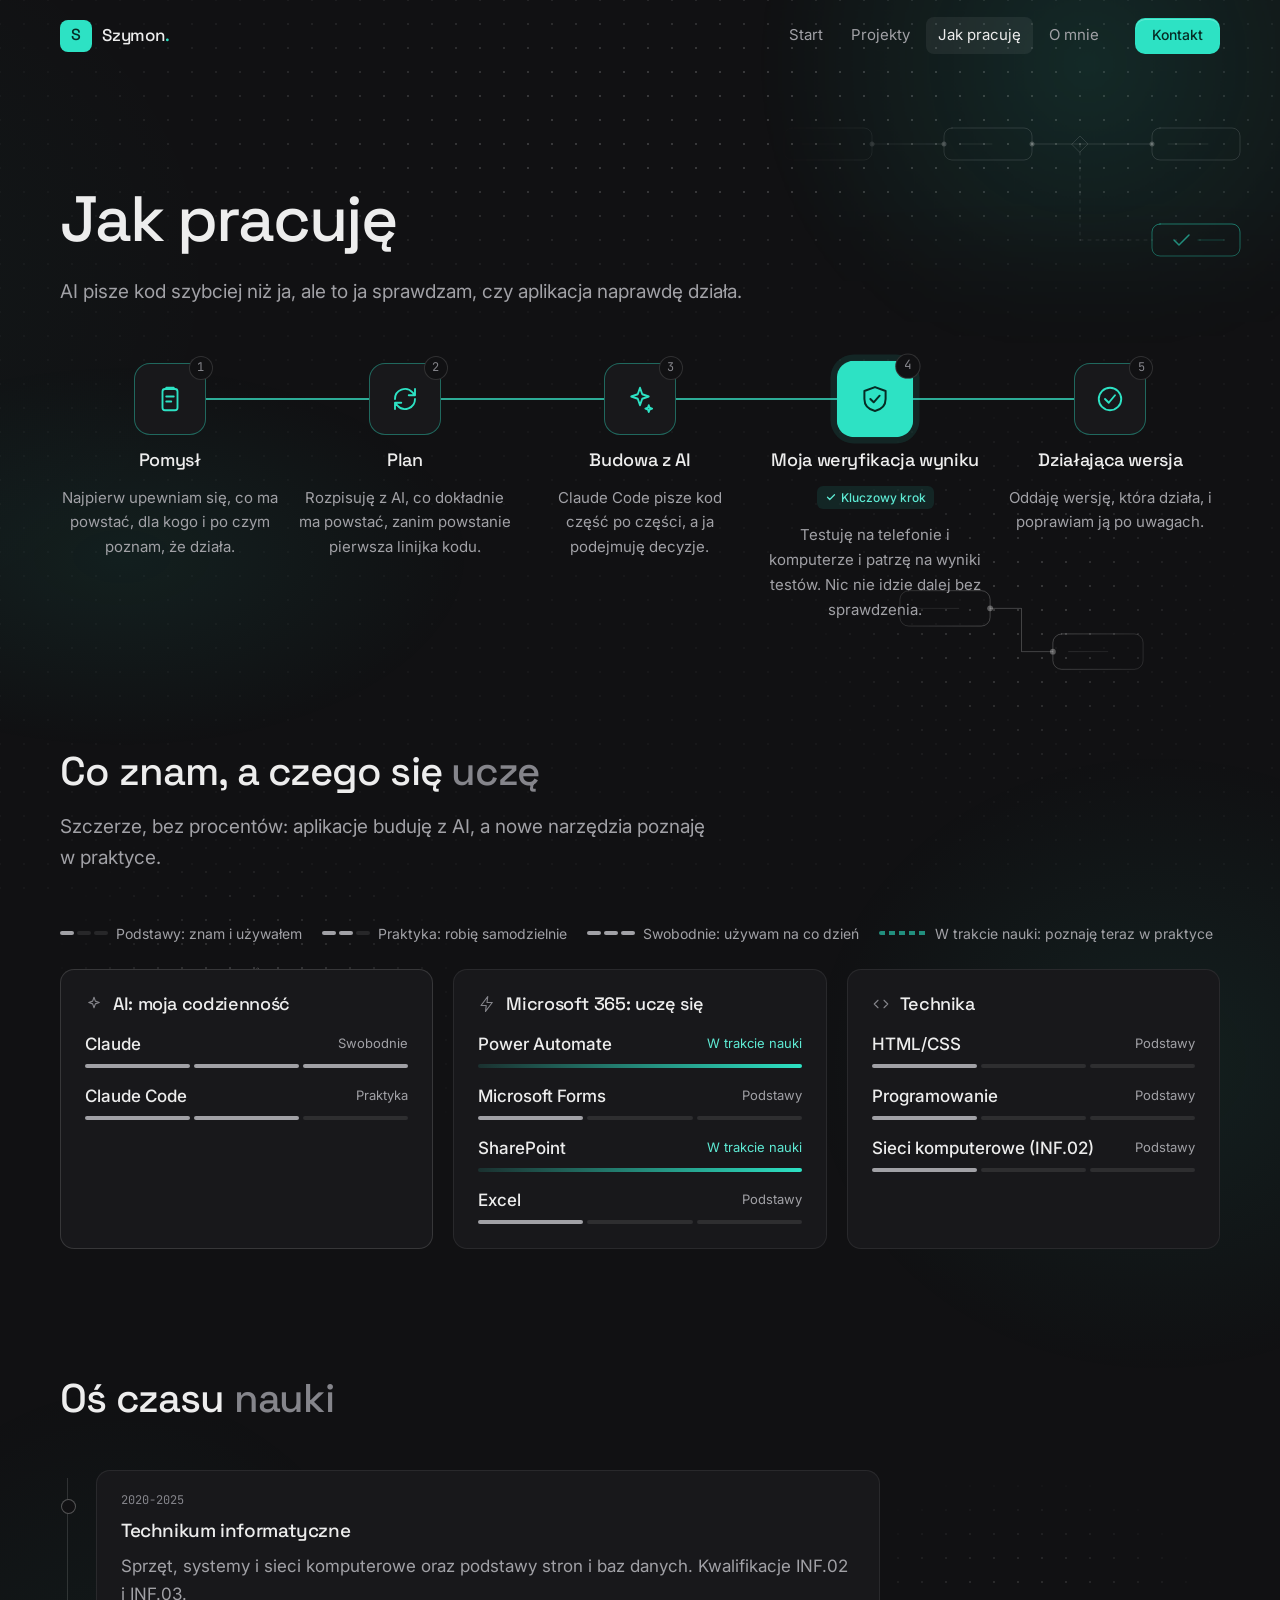
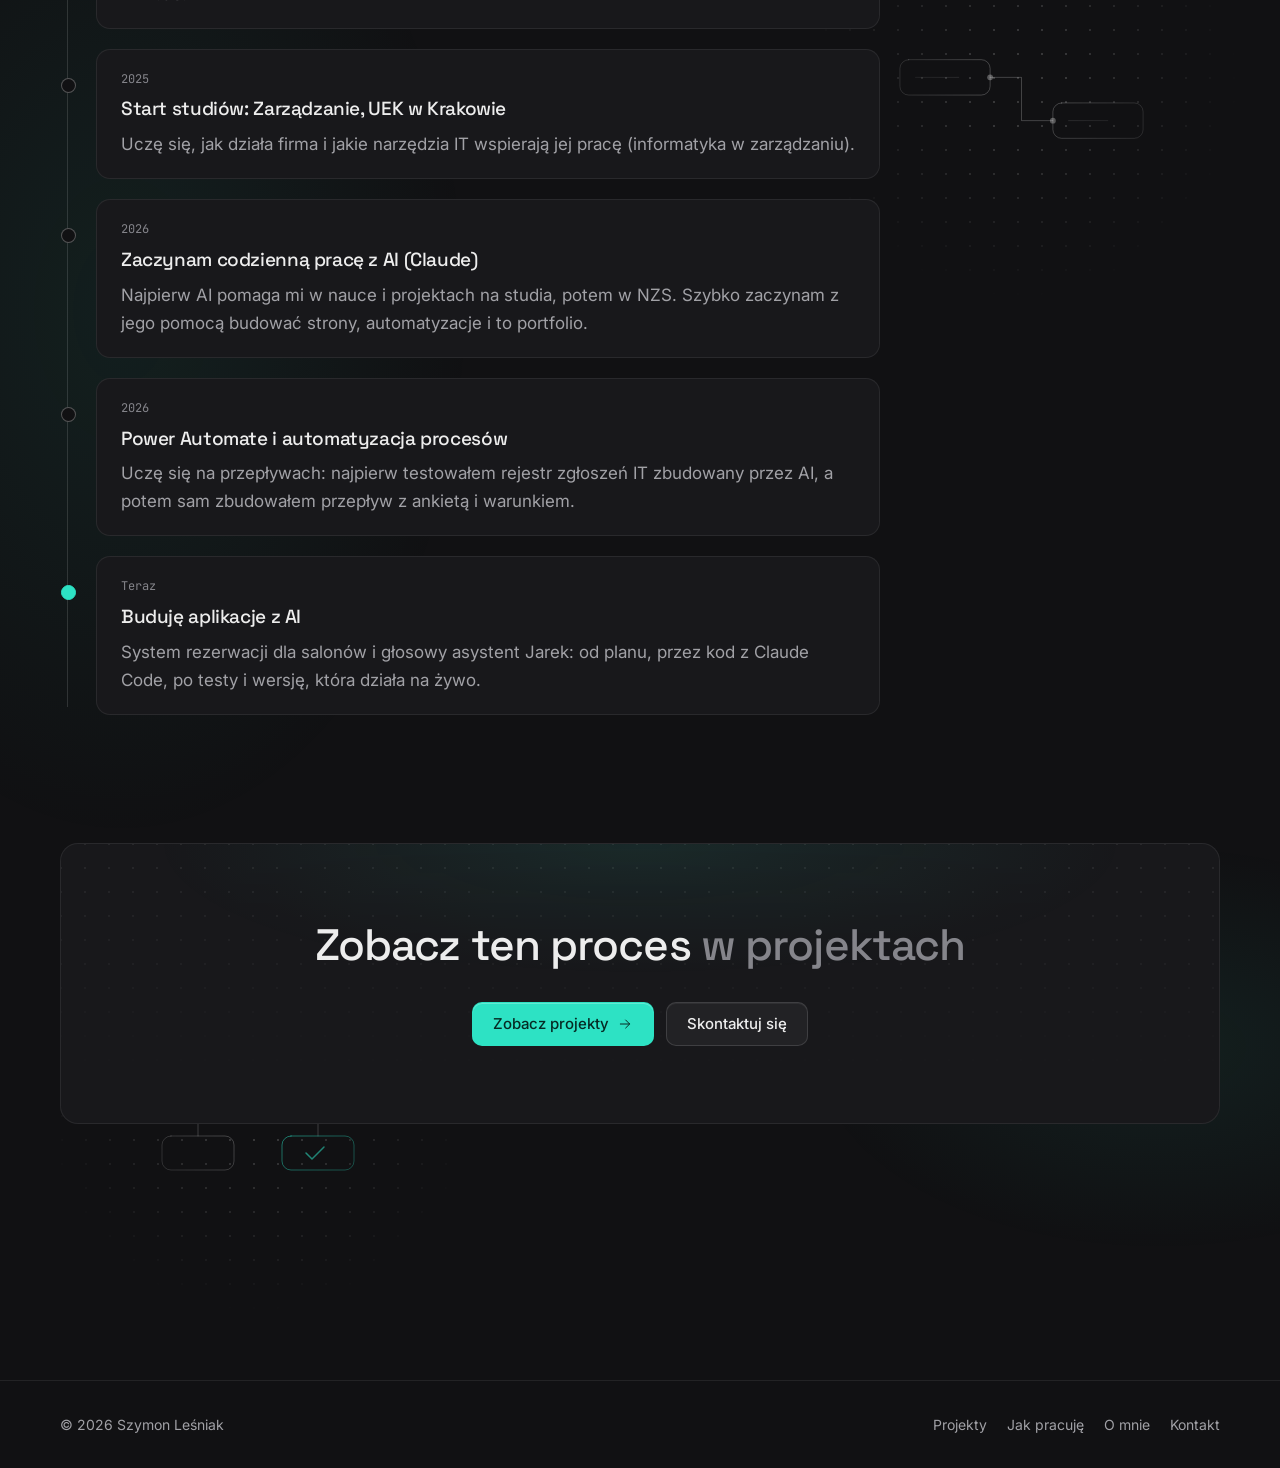
==== commit e684fb16: "Strona i CV pod ogłoszenie Vibe Coder: przekaz od pomysłu do działającej wersji, projekt Jarek Co-Au" ====
--- a/jak-pracuje.html
+++ b/jak-pracuje.html
@@ -3,12 +3,12 @@
   <head>
     <meta charset="utf-8" />
     <meta name="viewport" content="width=device-width, initial-scale=1" />
-    <title>Jak pracuję | Szymon Leśniak: AI i automatyzacje</title>
-    <meta name="description" content="Mój sposób pracy: zadanie, automatyzacja, wsparcie AI, weryfikacja i gotowy efekt. Umiejętności i oś czasu nauki." />
+    <title>Jak pracuję | Szymon Leśniak: vibe coding z AI</title>
+    <meta name="description" content="Mój sposób pracy: pomysł, plan, budowa z AI, weryfikacja i działająca wersja. Umiejętności i oś czasu nauki." />
     <meta property="og:type" content="website" />
     <meta property="og:locale" content="pl_PL" />
-    <meta property="og:title" content="Jak pracuję | Szymon Leśniak: AI i automatyzacje" />
-    <meta property="og:description" content="Mój sposób pracy: zadanie, automatyzacja, wsparcie AI, weryfikacja i gotowy efekt. Umiejętności i oś czasu nauki." />
+    <meta property="og:title" content="Jak pracuję | Szymon Leśniak: vibe coding z AI" />
+    <meta property="og:description" content="Mój sposób pracy: pomysł, plan, budowa z AI, weryfikacja i działająca wersja. Umiejętności i oś czasu nauki." />
     <meta property="og:url" content="https://szymonlesniak244.github.io/jak-pracuje.html" />
     <meta property="og:image" content="https://szymonlesniak244.github.io/assets/img/projekt-3-strona.jpg" />
     <meta property="og:image:width" content="1280" />
@@ -61,7 +61,7 @@
           <div class="section-head">
             <h1 id="page-title" data-hero style="--d: 1">Jak pracuję</h1>
             <p class="lead" data-reveal style="--d: 2">
-              AI i automatyzacje przyspieszają pracę, ale każdy wynik sprawdzam sam.
+              AI pisze kod szybciej niż ja, ale to ja sprawdzam, czy aplikacja naprawdę działa.
             </p>
           </div>
         </div>
@@ -82,24 +82,24 @@
                 <svg class="icon" viewBox="0 0 24 24" aria-hidden="true"><rect x="6" y="4" width="12" height="17" rx="2" /><path d="M9 4V3h6v1M9 10h6M9 14h4" /></svg>
                 <span class="step-num" aria-hidden="true">1</span>
               </span>
-              <h3>Zadanie</h3>
-              <p>Najpierw upewniam się, jaki ma być efekt i dla kogo.</p>
+              <h3>Pomysł</h3>
+              <p>Najpierw upewniam się, co ma powstać, dla kogo i po czym poznam, że działa.</p>
             </li>
             <li class="step" style="--i: 1">
               <span class="step-node">
                 <svg class="icon" viewBox="0 0 24 24" aria-hidden="true"><path d="M4 12a8 8 0 0 1 14-5.3L20 9M20 4v5h-5M20 12a8 8 0 0 1-14 5.3L4 15M4 20v-5h5" /></svg>
                 <span class="step-num" aria-hidden="true">2</span>
               </span>
-              <h3>Automatyzacja</h3>
-              <p>Szukam czynności wykonywanych ręcznie, które da się zautomatyzować.</p>
+              <h3>Plan</h3>
+              <p>Rozpisuję z AI, co dokładnie ma powstać, zanim powstanie pierwsza linijka kodu.</p>
             </li>
             <li class="step" style="--i: 2">
               <span class="step-node">
                 <svg class="icon" viewBox="0 0 24 24" aria-hidden="true"><path d="M12 3l1.8 5.2L19 10l-5.2 1.8L12 17l-1.8-5.2L5 10l5.2-1.8z" /><path d="M19 17l.7 2 2 .7-2 .7-.7 2-.7-2-2-.7 2-.7z" /></svg>
                 <span class="step-num" aria-hidden="true">3</span>
               </span>
-              <h3>Wsparcie AI</h3>
-              <p>AI pomaga mi szybciej zrozumieć narzędzie i zbudować rozwiązanie.</p>
+              <h3>Budowa z AI</h3>
+              <p>Claude Code pisze kod część po części, a ja podejmuję decyzje.</p>
             </li>
             <li class="step step-key" style="--i: 3">
               <span class="step-node">
@@ -108,15 +108,15 @@
               </span>
               <h3>Moja weryfikacja wyniku</h3>
               <span class="step-badge">Kluczowy krok</span>
-              <p>Czytam i testuję to, co zaproponowało AI. Nic nie idzie dalej bez sprawdzenia.</p>
+              <p>Testuję na telefonie i komputerze i patrzę na wyniki testów. Nic nie idzie dalej bez sprawdzenia.</p>
             </li>
             <li class="step" style="--i: 4">
               <span class="step-node">
                 <svg class="icon" viewBox="0 0 24 24" aria-hidden="true"><circle cx="12" cy="12" r="9" /><path d="m8 12 3 3 5-6" /></svg>
                 <span class="step-num" aria-hidden="true">5</span>
               </span>
-              <h3>Gotowy efekt</h3>
-              <p>Oddaję rozwiązanie, które działa i jest sprawdzone.</p>
+              <h3>Działająca wersja</h3>
+              <p>Oddaję wersję, która działa, i poprawiam ją po uwagach.</p>
             </li>
           </ol>
           </div>
@@ -132,7 +132,7 @@
         <div class="container">
           <div class="section-head" data-reveal>
             <h2 id="skills-title">Co znam, a czego się <span class="gradient-text">uczę</span></h2>
-            <p class="lead">Szczerze, bez procentów: na co dzień pracuję z AI, a narzędzia Microsoft poznaję w praktyce.</p>
+            <p class="lead">Szczerze, bez procentów: aplikacje buduję z AI, a nowe narzędzia poznaję w praktyce.</p>
           </div>
 
           <div class="skills-legend" data-reveal>
@@ -196,10 +196,15 @@
               <h3>Zaczynam codzienną pracę z AI (Claude)</h3>
               <p>Najpierw AI pomaga mi w nauce i projektach na studia, potem w NZS. Szybko zaczynam z jego pomocą budować strony, automatyzacje i to portfolio.</p>
             </li>
+            <li class="tl-item glass" data-reveal>
+              <span class="tl-date">2026</span>
+              <h3>Power Automate i automatyzacja procesów</h3>
+              <p>Uczę się na przepływach: najpierw testowałem rejestr zgłoszeń IT zbudowany przez AI, a potem sam zbudowałem przepływ z ankietą i warunkiem.</p>
+            </li>
             <li class="tl-item glass is-now" data-reveal>
               <span class="tl-date">Teraz</span>
-              <h3>Power Automate i automatyzacja procesów</h3>
-              <p>Uczę się na przepływach: najpierw testowałem rejestr zgłoszeń IT zbudowany przez AI, a potem sam zbudowałem przepływ z ankietą i warunkiem.</p>
+              <h3>Buduję aplikacje z AI</h3>
+              <p>System rezerwacji dla salonów i głosowy asystent Jarek: od planu, przez kod z Claude Code, po testy i wersję, która działa na żywo.</p>
             </li>
           </ol>
         </div>
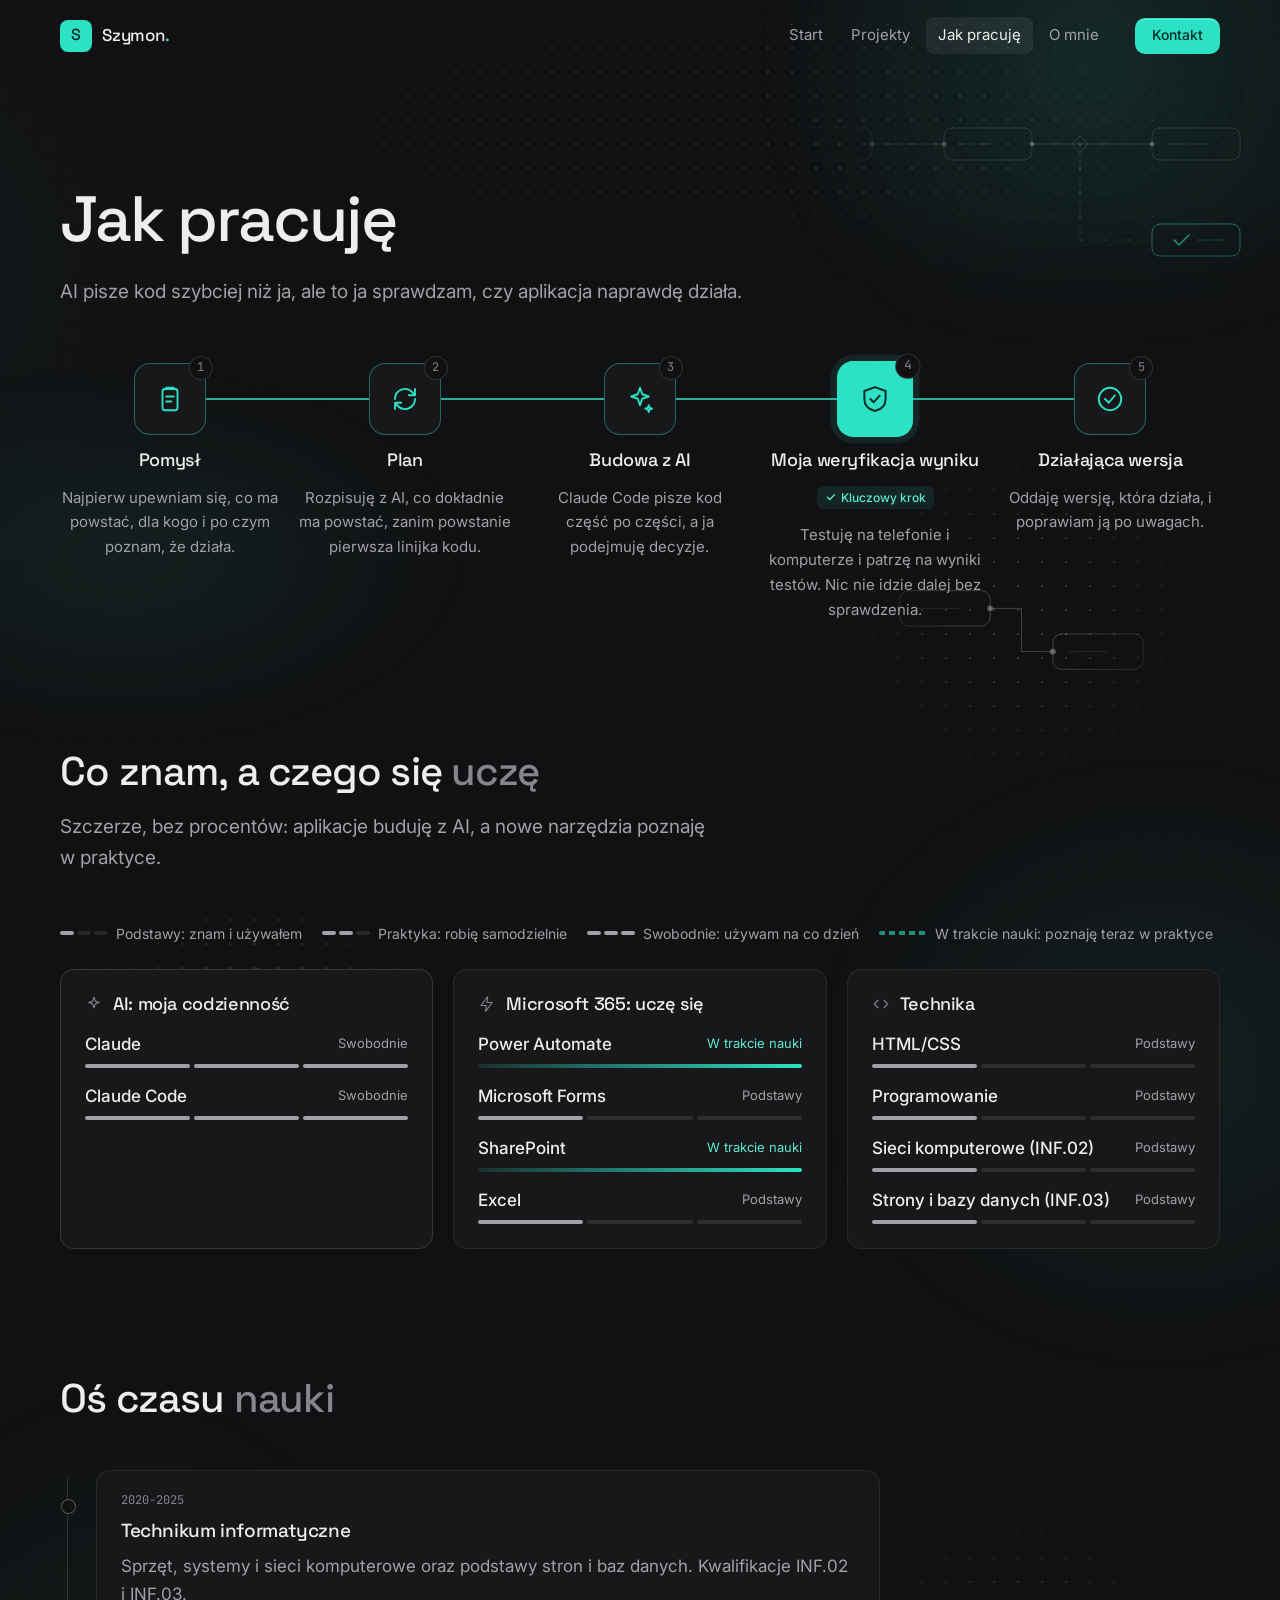
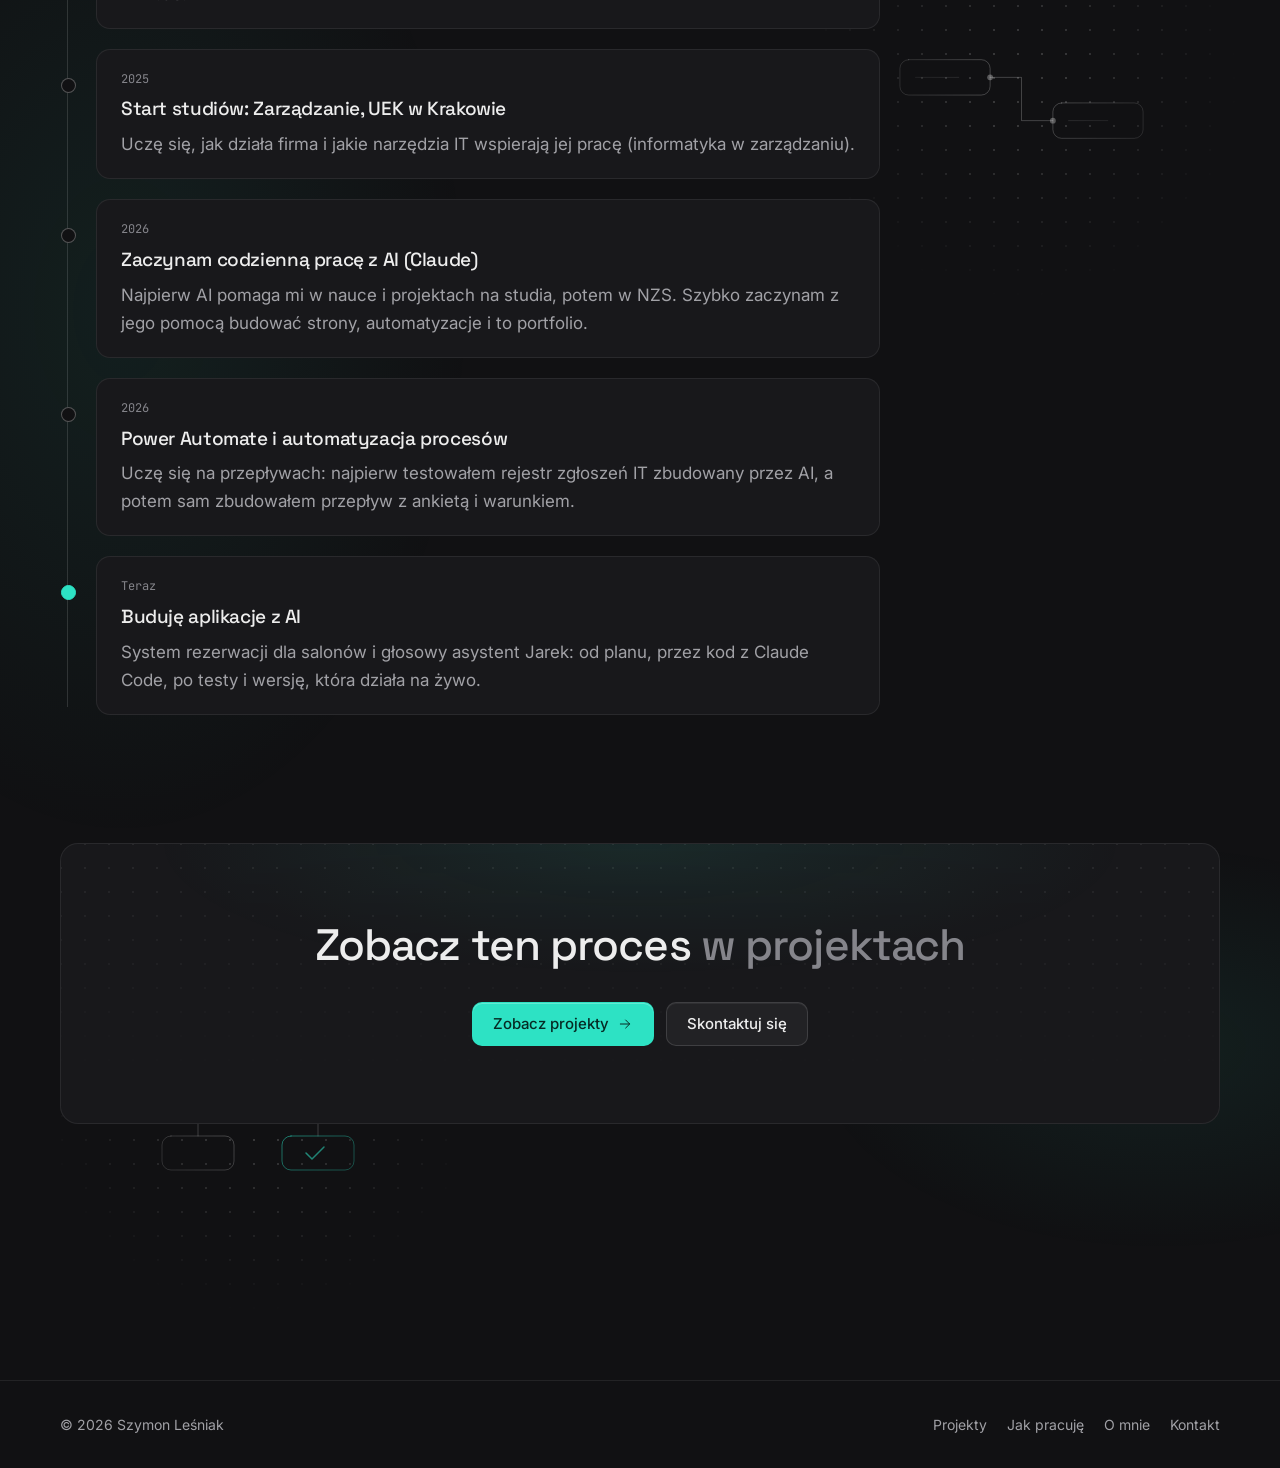
==== commit 170d4205: "Poprawki po panelu: testy automatyczne i ręczne, SMS, Claude Code swobodnie, INF.03, ton do zespołu " ====
--- a/jak-pracuje.html
+++ b/jak-pracuje.html
@@ -147,7 +147,7 @@
               <h3><svg class="icon" viewBox="0 0 24 24" aria-hidden="true"><path d="M12 3l1.8 5.2L19 10l-5.2 1.8L12 17l-1.8-5.2L5 10l5.2-1.8z" /></svg> AI: moja codzienność</h3>
               <ul class="skill-list">
                 <li class="skill"><span class="skill-name">Claude</span><span class="skill-level">Swobodnie</span><span class="meter" aria-hidden="true"><span class="on"></span><span class="on"></span><span class="on"></span></span></li>
-                <li class="skill"><span class="skill-name">Claude Code</span><span class="skill-level">Praktyka</span><span class="meter" aria-hidden="true"><span class="on"></span><span class="on"></span><span></span></span></li>
+                <li class="skill"><span class="skill-name">Claude Code</span><span class="skill-level">Swobodnie</span><span class="meter" aria-hidden="true"><span class="on"></span><span class="on"></span><span class="on"></span></span></li>
               </ul>
             </div>
 
@@ -167,6 +167,7 @@
                 <li class="skill"><span class="skill-name">HTML/CSS</span><span class="skill-level">Podstawy</span><span class="meter" aria-hidden="true"><span class="on"></span><span></span><span></span></span></li>
                 <li class="skill"><span class="skill-name">Programowanie</span><span class="skill-level">Podstawy</span><span class="meter" aria-hidden="true"><span class="on"></span><span></span><span></span></span></li>
                 <li class="skill"><span class="skill-name">Sieci komputerowe (INF.02)</span><span class="skill-level">Podstawy</span><span class="meter" aria-hidden="true"><span class="on"></span><span></span><span></span></span></li>
+                <li class="skill"><span class="skill-name">Strony i bazy danych (INF.03)</span><span class="skill-level">Podstawy</span><span class="meter" aria-hidden="true"><span class="on"></span><span></span><span></span></span></li>
               </ul>
             </div>
           </div>
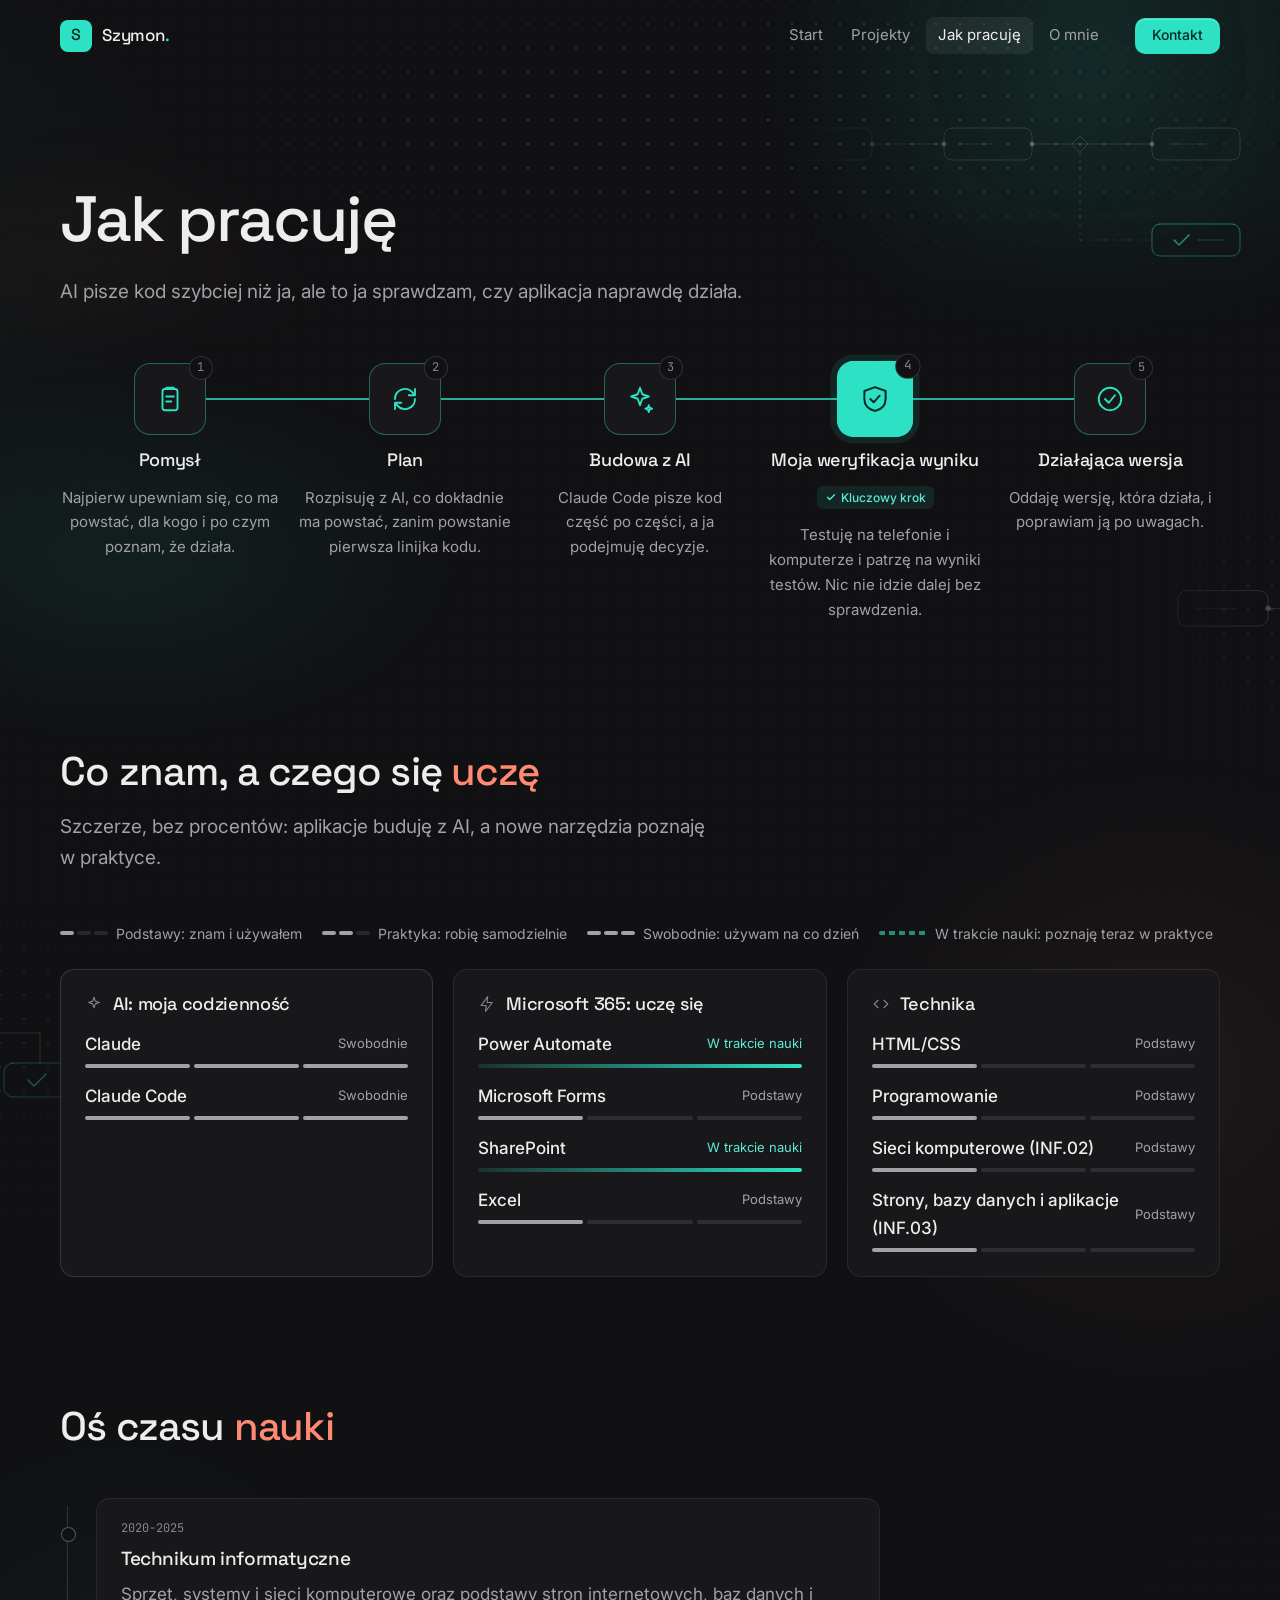
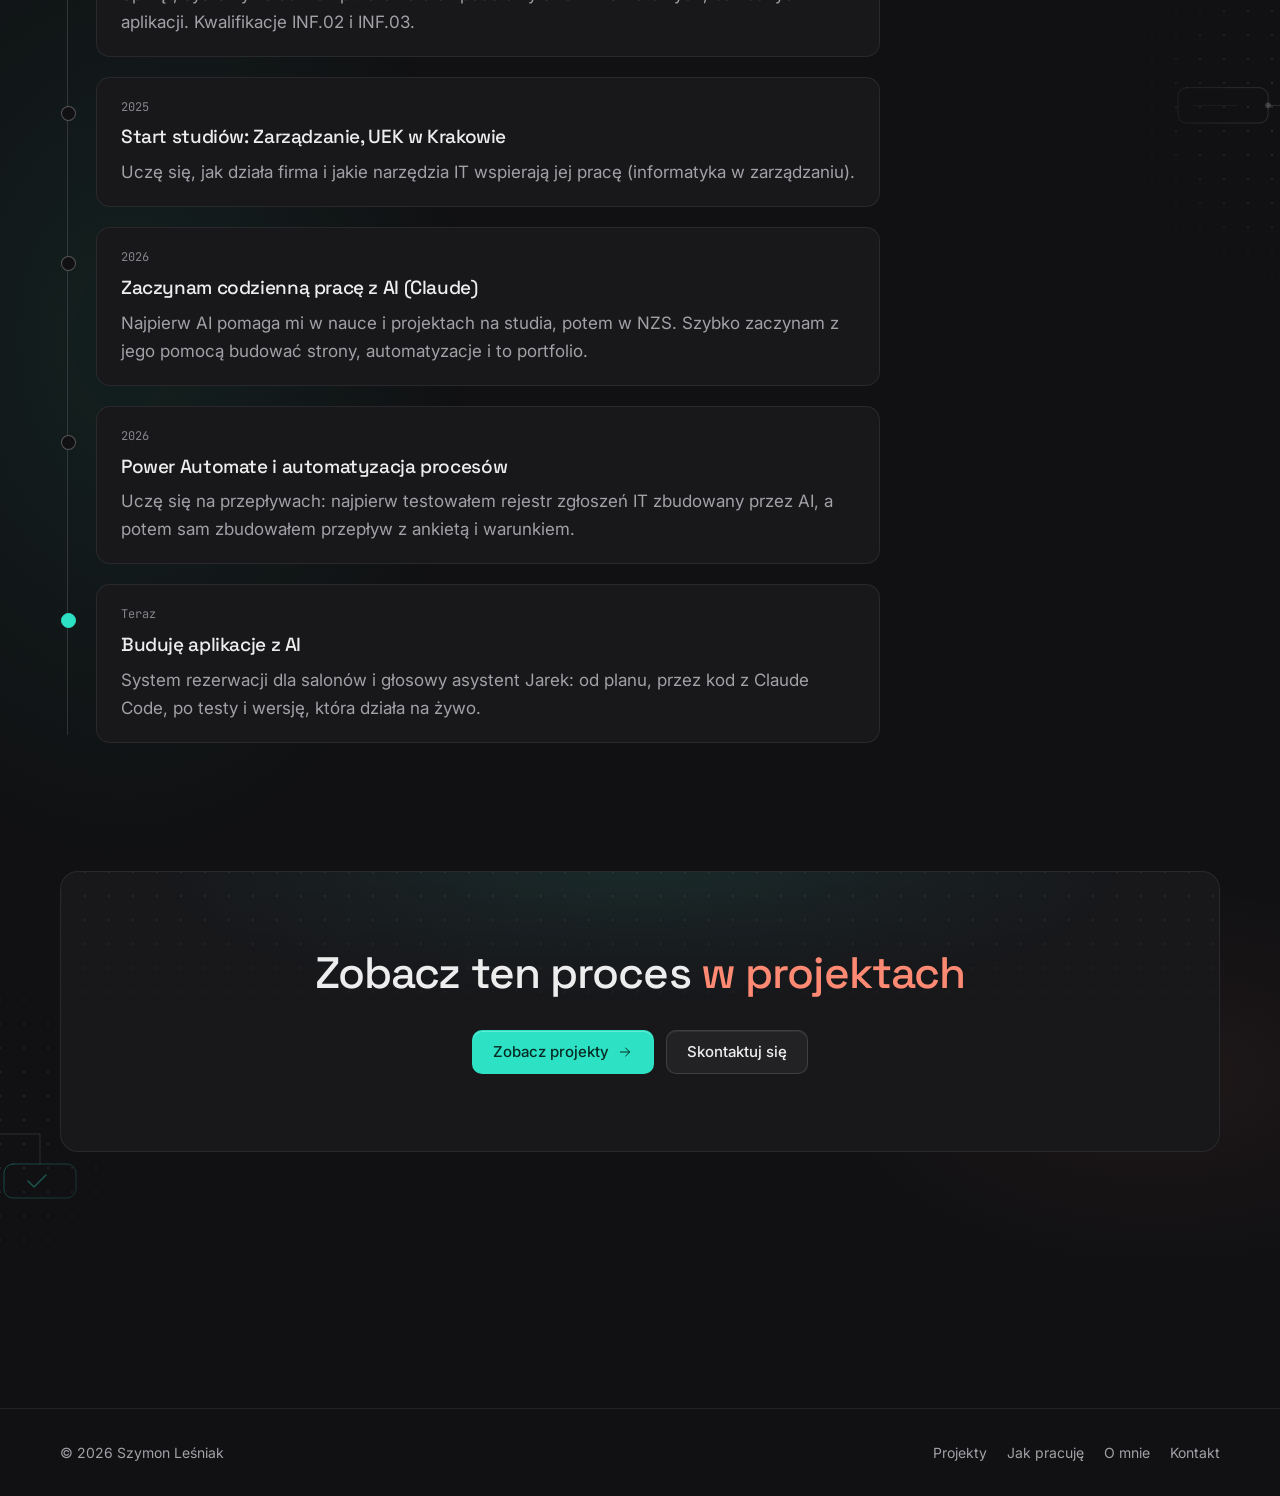
==== commit 52cd0106: "Nowe zdjęcie, koralowy akcent, klocki tła na marginesach, poprawki tekstów Co-Authored-By: Claude Op" ====
--- a/jak-pracuje.html
+++ b/jak-pracuje.html
@@ -167,7 +167,7 @@
                 <li class="skill"><span class="skill-name">HTML/CSS</span><span class="skill-level">Podstawy</span><span class="meter" aria-hidden="true"><span class="on"></span><span></span><span></span></span></li>
                 <li class="skill"><span class="skill-name">Programowanie</span><span class="skill-level">Podstawy</span><span class="meter" aria-hidden="true"><span class="on"></span><span></span><span></span></span></li>
                 <li class="skill"><span class="skill-name">Sieci komputerowe (INF.02)</span><span class="skill-level">Podstawy</span><span class="meter" aria-hidden="true"><span class="on"></span><span></span><span></span></span></li>
-                <li class="skill"><span class="skill-name">Strony i bazy danych (INF.03)</span><span class="skill-level">Podstawy</span><span class="meter" aria-hidden="true"><span class="on"></span><span></span><span></span></span></li>
+                <li class="skill"><span class="skill-name">Strony, bazy danych i aplikacje (INF.03)</span><span class="skill-level">Podstawy</span><span class="meter" aria-hidden="true"><span class="on"></span><span></span><span></span></span></li>
               </ul>
             </div>
           </div>
@@ -185,7 +185,7 @@
             <li class="tl-item glass" data-reveal>
               <span class="tl-date">2020-2025</span>
               <h3>Technikum informatyczne</h3>
-              <p>Sprzęt, systemy i sieci komputerowe oraz podstawy stron i baz danych. Kwalifikacje INF.02 i INF.03.</p>
+              <p>Sprzęt, systemy i sieci komputerowe oraz podstawy stron internetowych, baz danych i aplikacji. Kwalifikacje INF.02 i INF.03.</p>
             </li>
             <li class="tl-item glass" data-reveal>
               <span class="tl-date">2025</span>
--- a/css/style.css
+++ b/css/style.css
@@ -2993,3 +2993,41 @@
     height: 60%;
   }
 }
+
+
+/* =========================================================
+   DRUGI AKCENT: koral (między różem a pomarańczem)
+   ========================================================= */
+:root {
+  --coral: #ff8a73;
+}
+
+/* Druga część nagłówków sekcji */
+.gradient-text {
+  color: var(--coral);
+}
+
+/* Koralowa poświata w lewym dolnym rogu nagłówka strony */
+.blob-2 {
+  display: block;
+  width: 50vmax;
+  height: 50vmax;
+  bottom: -28vmax;
+  left: -18vmax;
+  background: radial-gradient(circle, rgb(255 138 115 / 0.16), transparent 62%);
+}
+
+/* Poświaty sekcji: na zmianę mięta i koral */
+.section:nth-of-type(odd)::before {
+  background: radial-gradient(closest-side, rgb(255 138 115 / 0.06), transparent);
+}
+
+/* Wyspy kropek z klockami na marginesie, żeby nie wchodziły pod tekst */
+.section::after {
+  right: -240px;
+  opacity: 0.6;
+}
+
+.section:nth-of-type(odd)::after {
+  left: -240px;
+}
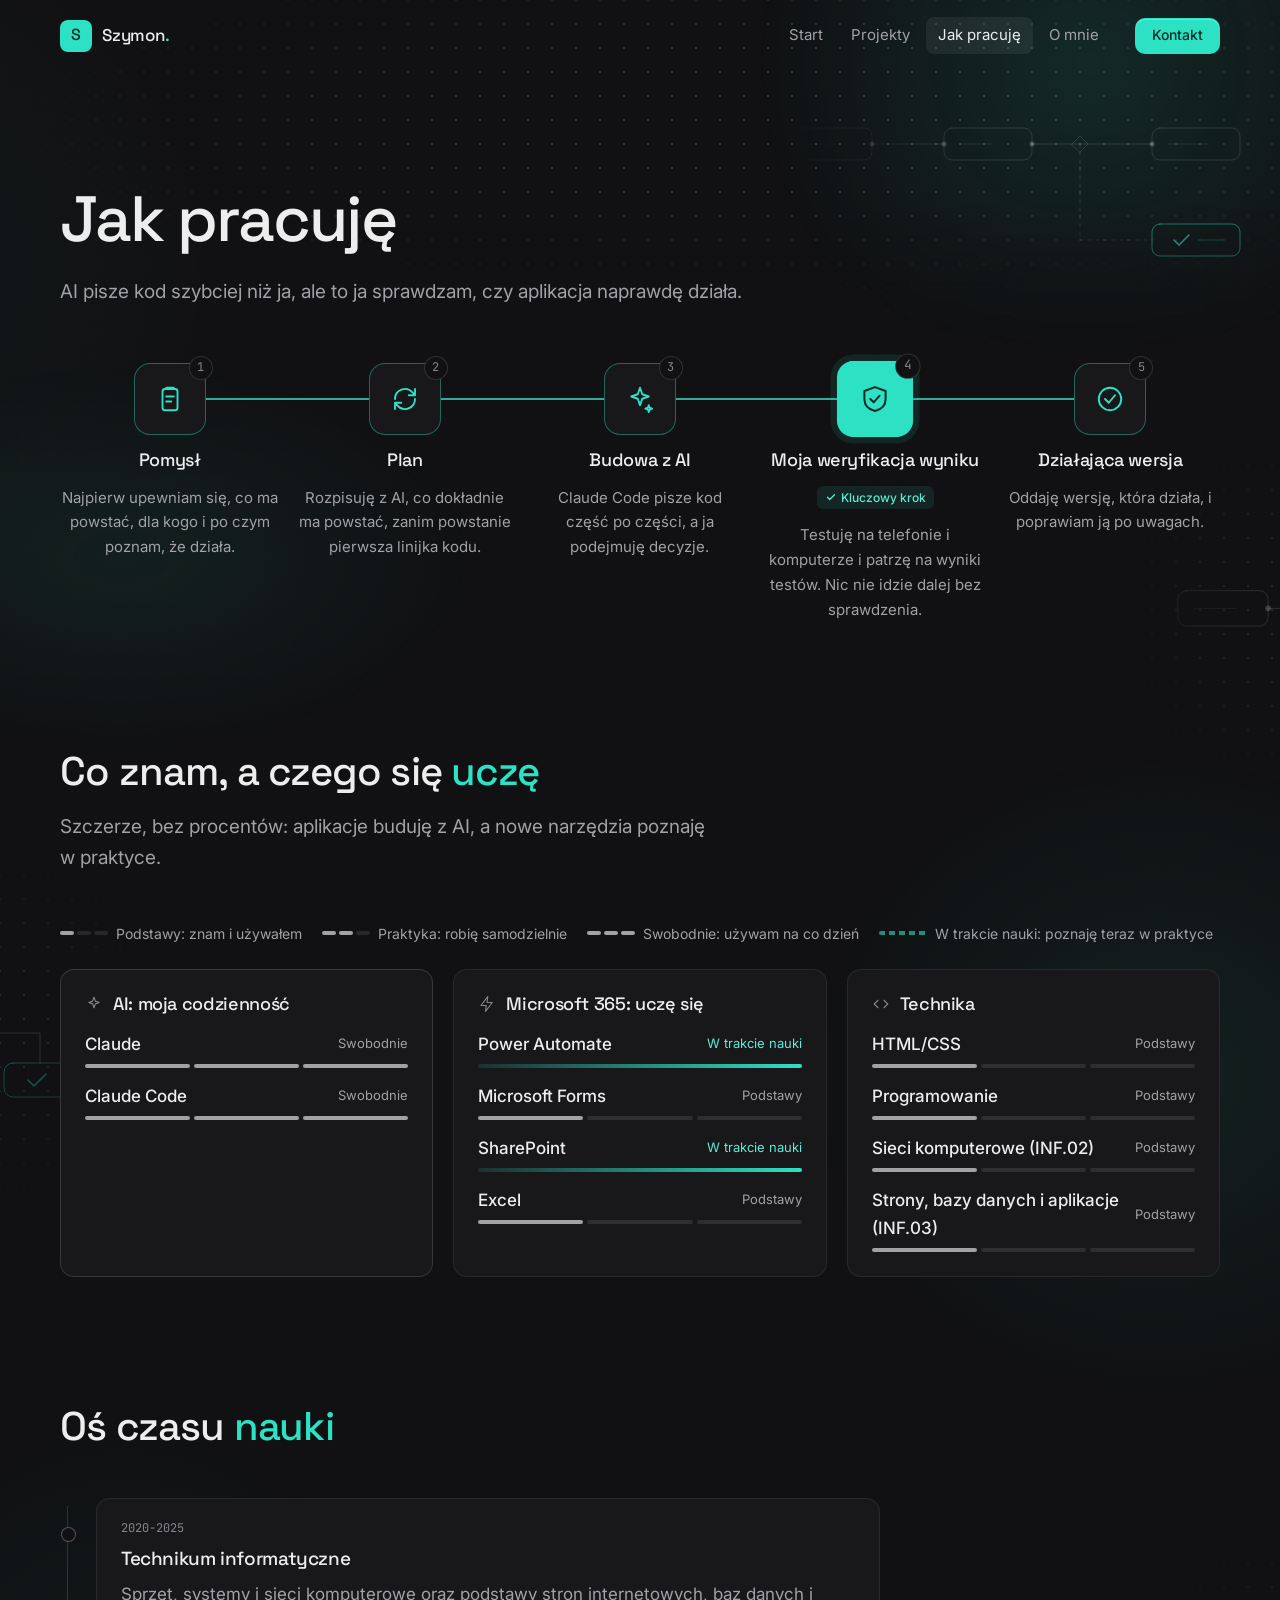
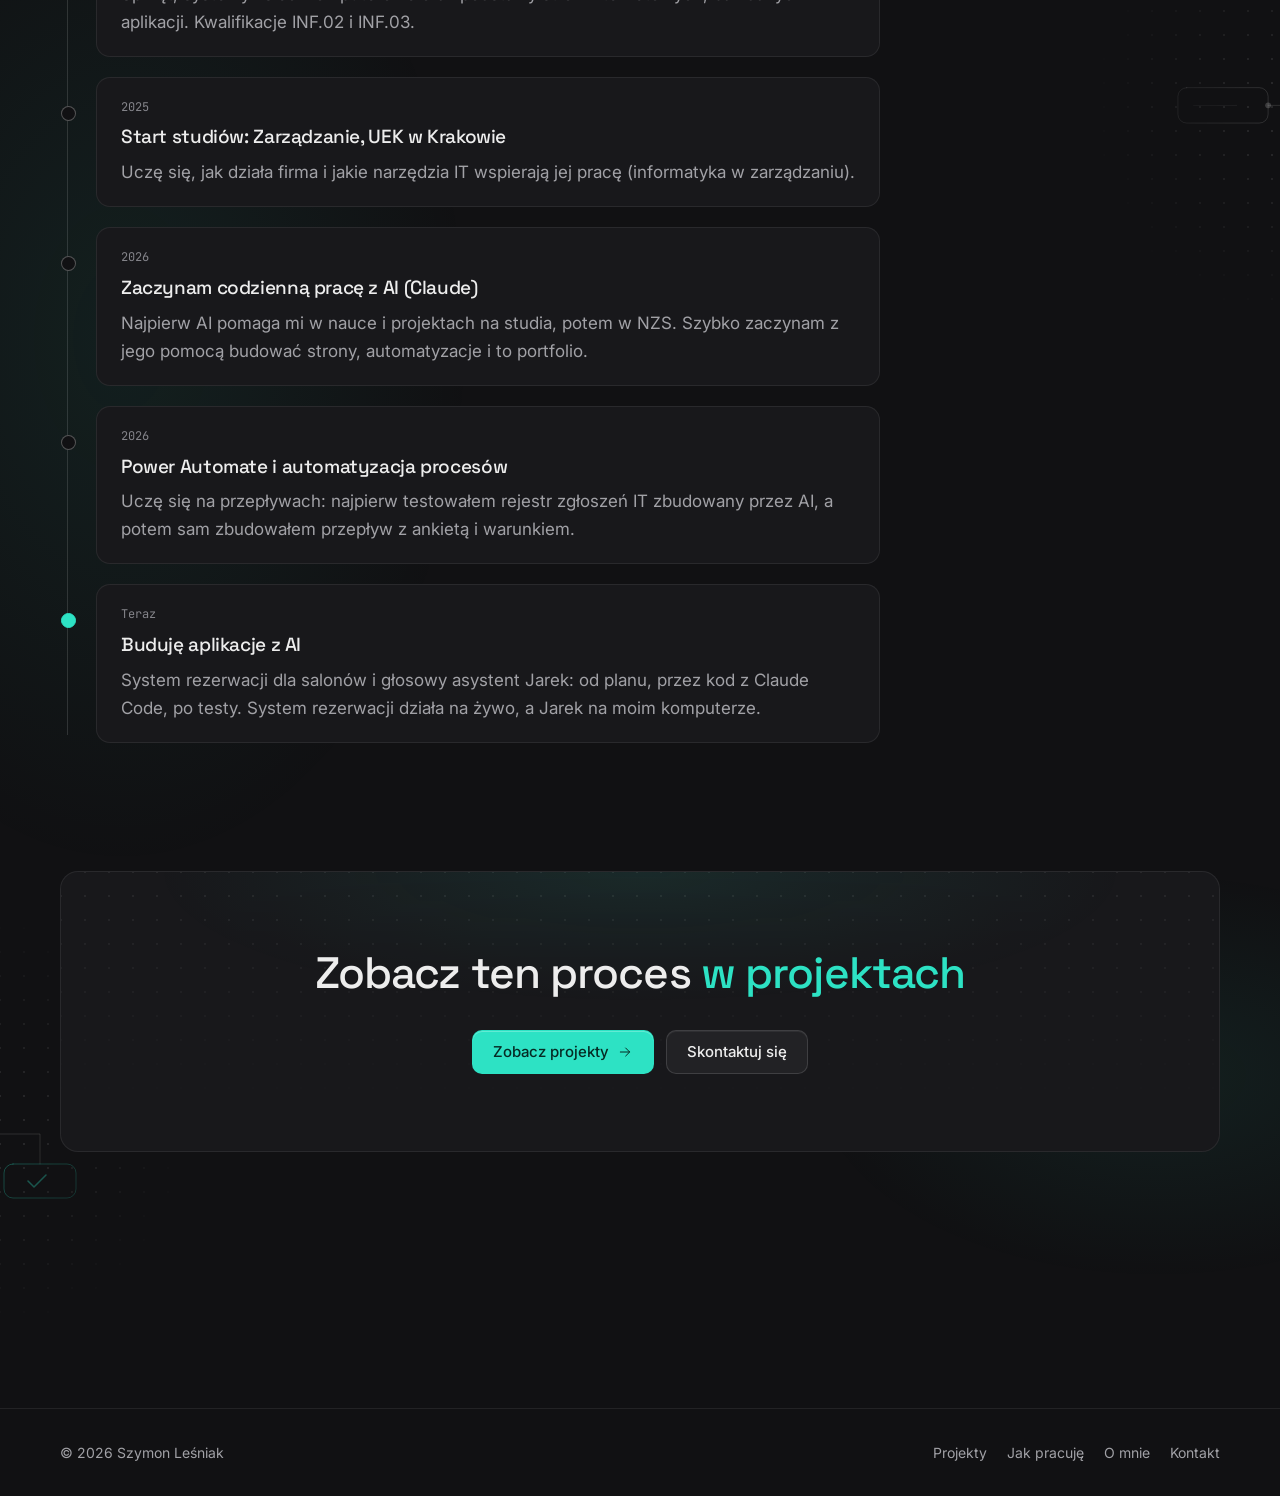
==== commit 4ec733ad: "Poprawki po drugim panelu: RODO wraca do CV, bez powtórzonego zdania, Jarek działa lokalnie Co-Autho" ====
--- a/jak-pracuje.html
+++ b/jak-pracuje.html
@@ -205,7 +205,7 @@
             <li class="tl-item glass is-now" data-reveal>
               <span class="tl-date">Teraz</span>
               <h3>Buduję aplikacje z AI</h3>
-              <p>System rezerwacji dla salonów i głosowy asystent Jarek: od planu, przez kod z Claude Code, po testy i wersję, która działa na żywo.</p>
+              <p>System rezerwacji dla salonów i głosowy asystent Jarek: od planu, przez kod z Claude Code, po testy. System rezerwacji działa na żywo, a Jarek na moim komputerze.</p>
             </li>
           </ol>
         </div>
--- a/css/style.css
+++ b/css/style.css
@@ -2995,31 +2995,9 @@
 }
 
 
-/* =========================================================
-   DRUGI AKCENT: koral (między różem a pomarańczem)
-   ========================================================= */
-:root {
-  --coral: #ff8a73;
-}
-
-/* Druga część nagłówków sekcji */
+/* Druga część nagłówków sekcji: mięta */
 .gradient-text {
-  color: var(--coral);
-}
-
-/* Koralowa poświata w lewym dolnym rogu nagłówka strony */
-.blob-2 {
-  display: block;
-  width: 50vmax;
-  height: 50vmax;
-  bottom: -28vmax;
-  left: -18vmax;
-  background: radial-gradient(circle, rgb(255 138 115 / 0.16), transparent 62%);
-}
-
-/* Poświaty sekcji: na zmianę mięta i koral */
-.section:nth-of-type(odd)::before {
-  background: radial-gradient(closest-side, rgb(255 138 115 / 0.06), transparent);
+  color: var(--accent);
 }
 
 /* Wyspy kropek z klockami na marginesie, żeby nie wchodziły pod tekst */
